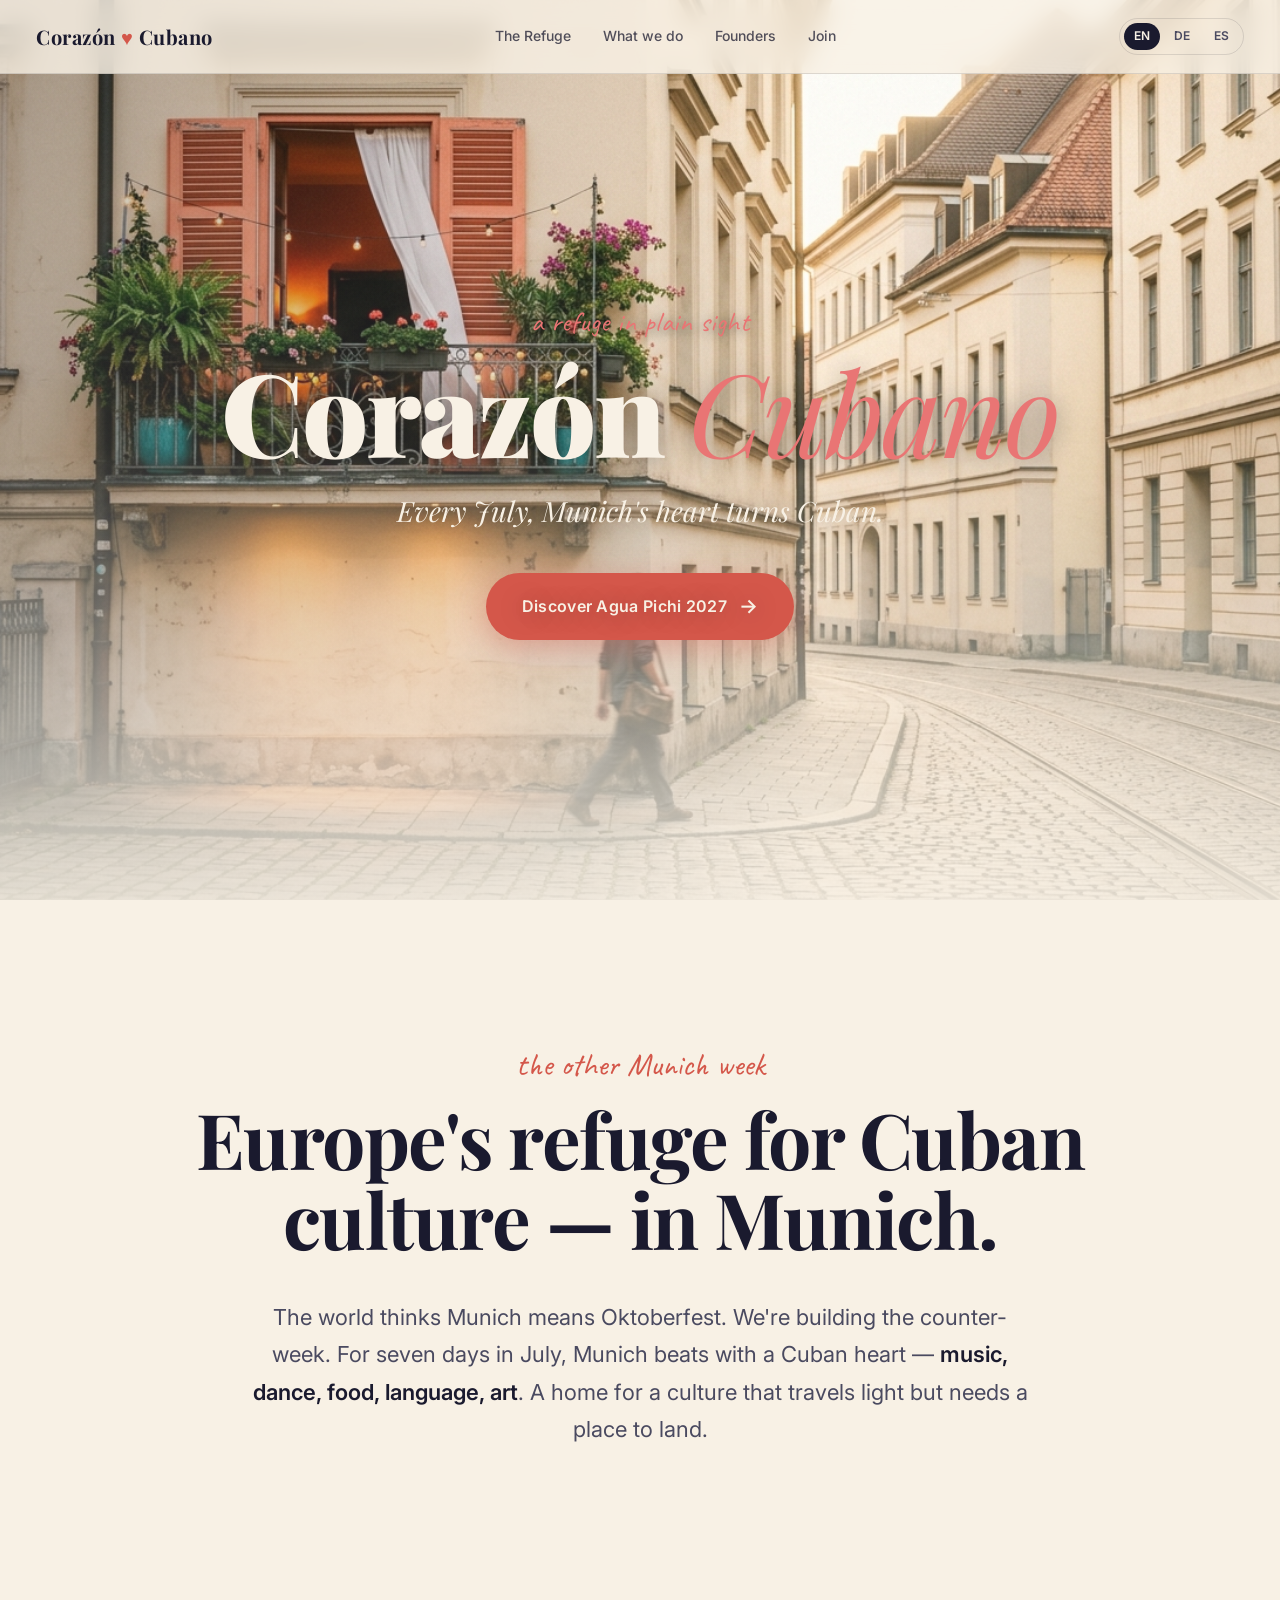
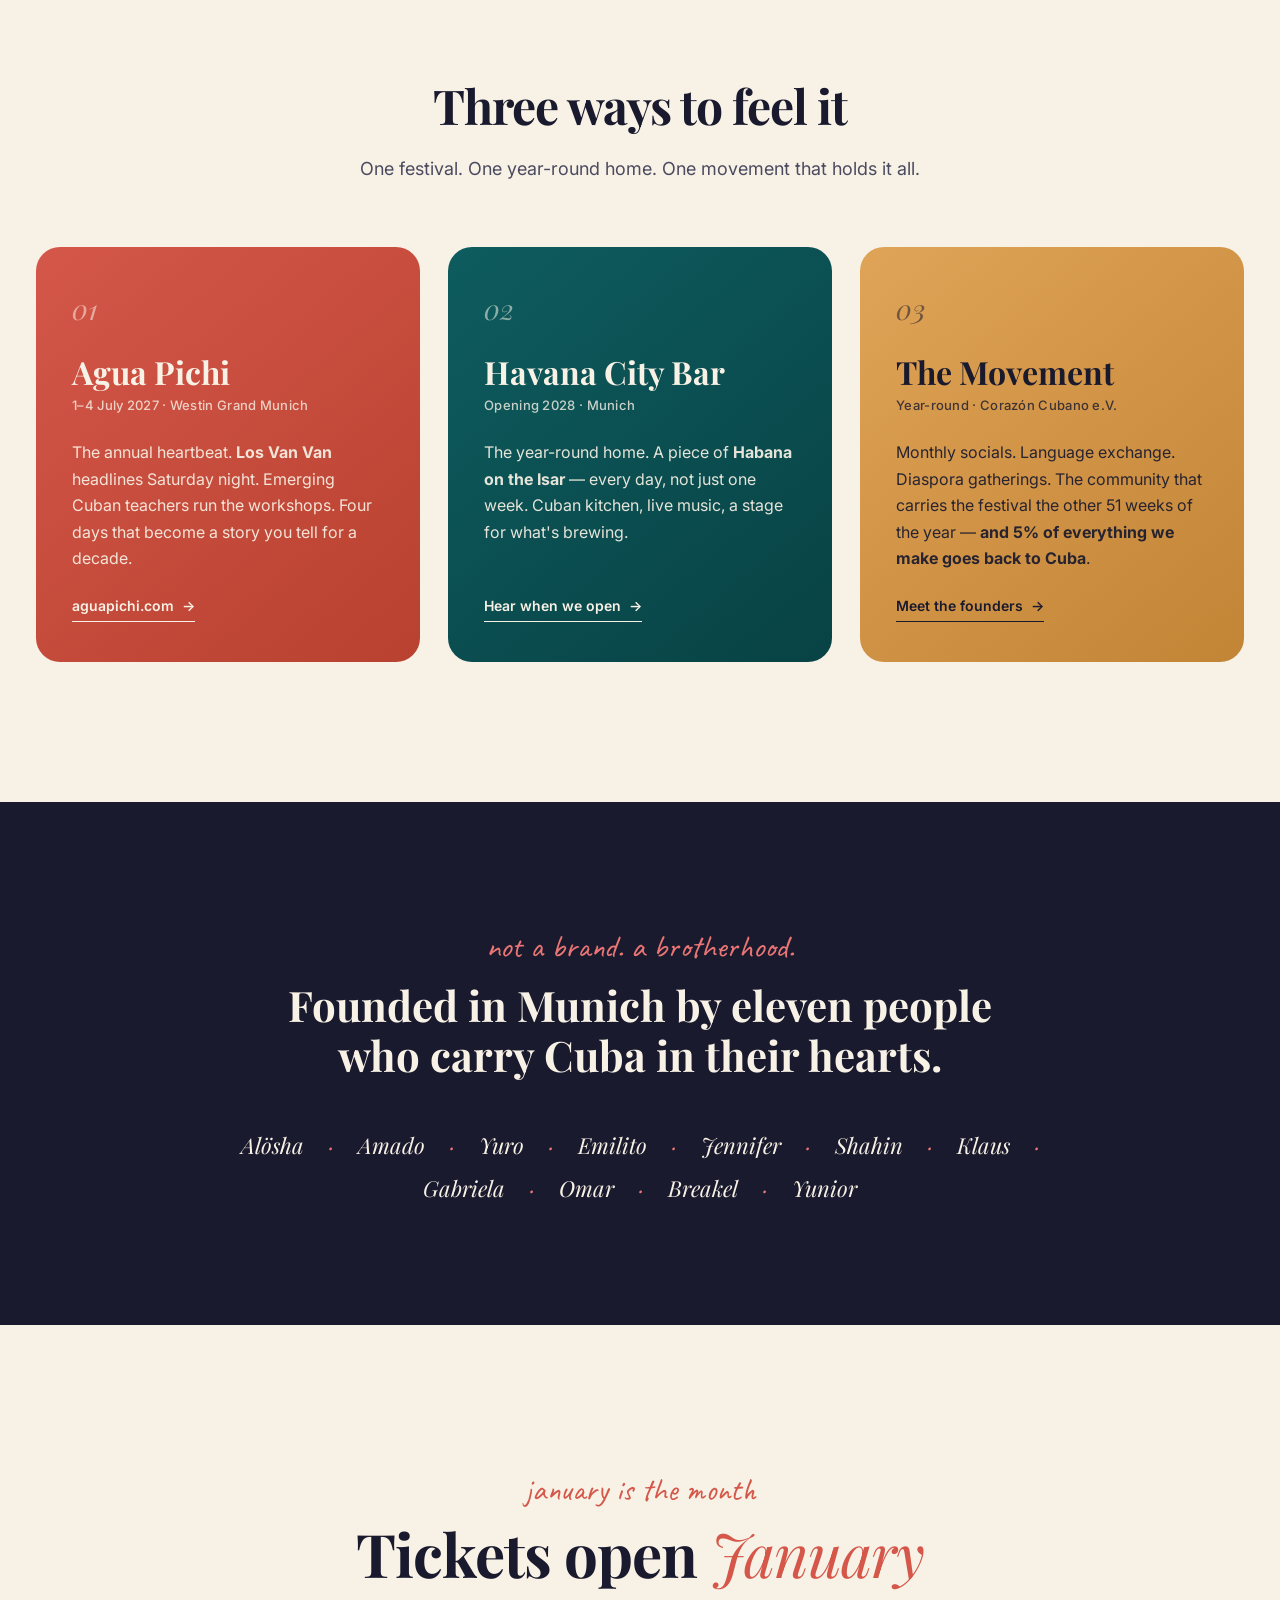
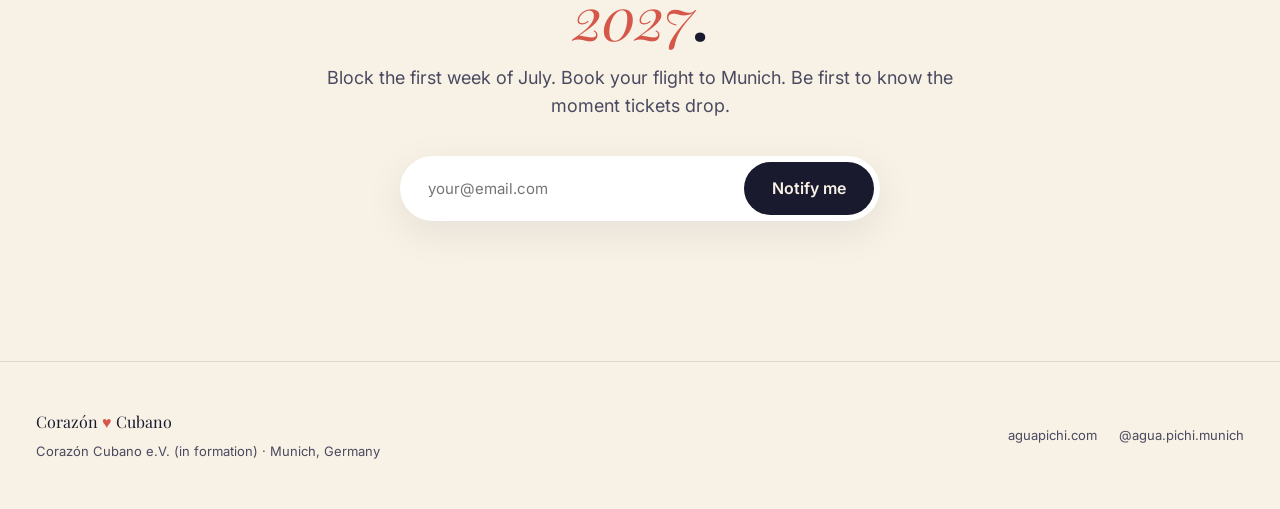
==== index.html @ dabb7870 "init: Corazón Cubano umbrella landing page mockup Single-page landing with EN/DE/ES toggle, Gemini-g" ====
<!DOCTYPE html>
<html lang="en">
<head>
  <meta charset="UTF-8" />
  <meta name="viewport" content="width=device-width,initial-scale=1" />
  <title>Corazón Cubano — Europe's refuge for Cuban culture in Munich</title>
  <link rel="preconnect" href="https://fonts.googleapis.com" />
  <link rel="preconnect" href="https://fonts.gstatic.com" crossorigin />
  <link href="https://fonts.googleapis.com/css2?family=Playfair+Display:ital,wght@0,400;0,700;0,900;1,400&family=Inter:wght@300;400;500;600;700&family=Caveat:wght@500;700&display=swap" rel="stylesheet" />
  <style>
    :root {
      --cream:      #F8F1E5;
      --cream-dark: #EFE3CC;
      --coral:      #D4574A;
      --coral-soft: #E97574;
      --gold:       #E0A458;
      --teal:       #0E5C5F;
      --ink:        #1A1A2E;
      --ink-soft:   #4A4A60;
      --line:       rgba(26,26,46,.12);
    }
    * { box-sizing: border-box; margin: 0; padding: 0; }
    html, body { background: var(--cream); color: var(--ink); font-family: 'Inter', sans-serif; line-height: 1.55; -webkit-font-smoothing: antialiased; }
    a { color: inherit; text-decoration: none; }
    img { display: block; max-width: 100%; }
    .serif { font-family: 'Playfair Display', serif; }
    .script { font-family: 'Caveat', cursive; }

    /* Header */
    header {
      position: fixed; top: 0; left: 0; right: 0; z-index: 50;
      display: flex; align-items: center; justify-content: space-between;
      padding: 18px 36px;
      background: rgba(248, 241, 229, 0.82);
      backdrop-filter: blur(12px);
      border-bottom: 1px solid var(--line);
    }
    .logo {
      font-family: 'Playfair Display', serif;
      font-weight: 700;
      font-size: 20px;
      letter-spacing: 0.5px;
    }
    .logo .heart { color: var(--coral); }
    nav.main { display: flex; gap: 32px; font-size: 14px; font-weight: 500; }
    nav.main a { opacity: .75; transition: opacity .2s; }
    nav.main a:hover { opacity: 1; color: var(--coral); }
    .lang {
      display: flex; gap: 4px; font-size: 12px; font-weight: 600; letter-spacing: 1px;
      border: 1px solid var(--line); border-radius: 99px; padding: 4px;
    }
    .lang button {
      background: none; border: none; cursor: pointer;
      padding: 4px 10px; border-radius: 99px;
      font: inherit; color: var(--ink-soft);
      transition: all .2s;
    }
    .lang button.active { background: var(--ink); color: var(--cream); }

    /* Hero */
    .hero {
      position: relative;
      min-height: 100vh;
      display: flex; align-items: center; justify-content: center;
      padding: 120px 36px 80px;
      overflow: hidden;
    }
    .hero-bg {
      position: absolute; inset: 0;
      background-image: url('./hero.png');
      background-size: cover;
      background-position: center;
      z-index: 0;
    }
    .hero-bg::after {
      content: ''; position: absolute; inset: 0;
      background:
        linear-gradient(to bottom, rgba(248,241,229,0.0) 0%, rgba(248,241,229,0.15) 50%, rgba(248,241,229,0.88) 100%),
        linear-gradient(to right, rgba(26,26,46,0.25) 0%, rgba(26,26,46,0.0) 60%);
    }
    .hero-content {
      position: relative; z-index: 1;
      max-width: 920px; text-align: center; color: var(--cream);
      text-shadow: 0 2px 24px rgba(0,0,0,0.35);
    }
    .hero-eyebrow {
      font-family: 'Caveat', cursive; font-size: 28px;
      color: var(--coral-soft); margin-bottom: 12px; letter-spacing: 0.5px;
      text-shadow: 0 2px 12px rgba(0,0,0,0.5);
    }
    .hero h1 {
      font-family: 'Playfair Display', serif;
      font-weight: 900;
      font-size: clamp(56px, 9vw, 132px);
      line-height: 0.95;
      letter-spacing: -2px;
      margin-bottom: 24px;
    }
    .hero h1 .accent { color: var(--coral-soft); font-style: italic; font-weight: 400; }
    .hero .tagline {
      font-family: 'Playfair Display', serif;
      font-style: italic; font-weight: 400;
      font-size: clamp(20px, 2.4vw, 28px);
      max-width: 640px; margin: 0 auto 40px;
      color: var(--cream);
    }
    .cta {
      display: inline-flex; align-items: center; gap: 12px;
      background: var(--coral); color: var(--cream);
      padding: 18px 36px; border-radius: 99px;
      font-weight: 600; font-size: 16px; letter-spacing: 0.3px;
      box-shadow: 0 8px 32px rgba(212, 87, 74, 0.4);
      transition: transform .2s, box-shadow .2s;
    }
    .cta:hover { transform: translateY(-2px); box-shadow: 0 12px 40px rgba(212, 87, 74, 0.55); }
    .cta .arrow { font-size: 20px; }

    /* Mission */
    .mission {
      padding: 140px 36px;
      max-width: 1100px; margin: 0 auto;
      text-align: center;
    }
    .section-eyebrow {
      font-family: 'Caveat', cursive;
      color: var(--coral); font-size: 32px;
      margin-bottom: 8px;
    }
    .mission h2 {
      font-family: 'Playfair Display', serif;
      font-weight: 700;
      font-size: clamp(40px, 6vw, 84px);
      line-height: 1.05; letter-spacing: -1.5px;
      margin-bottom: 40px;
    }
    .mission p {
      font-size: clamp(18px, 2vw, 22px);
      max-width: 780px; margin: 0 auto;
      color: var(--ink-soft);
      line-height: 1.7;
    }
    .mission p strong { color: var(--ink); font-weight: 600; }

    /* Pillars */
    .pillars {
      padding: 80px 36px 140px;
      max-width: 1300px; margin: 0 auto;
      text-align: center;
    }
    .pillars h3 {
      font-family: 'Playfair Display', serif;
      font-size: clamp(32px, 4vw, 48px);
      font-weight: 700; margin-bottom: 12px; letter-spacing: -1px;
    }
    .pillars-sub {
      color: var(--ink-soft); margin-bottom: 64px;
      font-size: 18px;
    }
    .pillar-grid {
      display: grid; grid-template-columns: repeat(3, 1fr);
      gap: 28px; text-align: left;
    }
    @media (max-width: 880px) { .pillar-grid { grid-template-columns: 1fr; } }
    .pillar {
      background: var(--cream-dark);
      border-radius: 24px; padding: 40px 36px;
      display: flex; flex-direction: column;
      position: relative; overflow: hidden;
      transition: transform .25s;
    }
    .pillar:hover { transform: translateY(-4px); }
    .pillar:nth-child(1) { background: linear-gradient(140deg, #D4574A 0%, #B8412F 100%); color: var(--cream); }
    .pillar:nth-child(2) { background: linear-gradient(140deg, #0E5C5F 0%, #084244 100%); color: var(--cream); }
    .pillar:nth-child(3) { background: linear-gradient(140deg, #E0A458 0%, #C28435 100%); color: var(--ink); }
    .pillar-num {
      font-family: 'Playfair Display', serif;
      font-style: italic; font-weight: 400;
      font-size: 28px; opacity: 0.55;
      margin-bottom: 24px;
    }
    .pillar h4 {
      font-family: 'Playfair Display', serif;
      font-size: 32px; font-weight: 700;
      margin-bottom: 6px; line-height: 1.1;
    }
    .pillar .when {
      font-size: 13px; font-weight: 500;
      opacity: 0.8; margin-bottom: 24px;
      letter-spacing: 0.3px;
    }
    .pillar p {
      flex-grow: 1; font-size: 16px;
      line-height: 1.65; margin-bottom: 24px;
      opacity: 0.92;
    }
    .pillar-cta {
      display: inline-flex; align-items: center; gap: 8px;
      font-size: 14px; font-weight: 600;
      padding-bottom: 4px;
      border-bottom: 1px solid currentColor;
      align-self: flex-start;
      transition: gap .2s;
    }
    .pillar-cta:hover { gap: 14px; }

    /* Founders */
    .founders {
      background: var(--ink); color: var(--cream);
      padding: 120px 36px;
      text-align: center;
    }
    .founders .eyebrow {
      font-family: 'Caveat', cursive;
      font-size: 32px; color: var(--coral-soft);
      margin-bottom: 8px;
    }
    .founders h3 {
      font-family: 'Playfair Display', serif;
      font-size: clamp(28px, 3.5vw, 42px);
      font-weight: 700; max-width: 720px; margin: 0 auto 48px;
      line-height: 1.2;
    }
    .founder-names {
      display: flex; flex-wrap: wrap; justify-content: center;
      gap: 8px 24px; max-width: 900px; margin: 0 auto;
      font-family: 'Playfair Display', serif;
      font-size: 22px; font-style: italic;
    }
    .founder-names span { color: var(--cream); }
    .founder-names span:not(:last-child)::after {
      content: '·'; margin-left: 24px; color: var(--coral-soft);
    }

    /* Email capture */
    .capture {
      padding: 140px 36px;
      max-width: 760px; margin: 0 auto;
      text-align: center;
    }
    .capture h3 {
      font-family: 'Playfair Display', serif;
      font-size: clamp(36px, 5vw, 60px);
      font-weight: 700; line-height: 1.05; letter-spacing: -1px;
      margin-bottom: 16px;
    }
    .capture h3 .accent { color: var(--coral); font-style: italic; font-weight: 400; }
    .capture p {
      font-size: 18px; color: var(--ink-soft);
      margin-bottom: 36px;
    }
    .email-form {
      display: flex; gap: 8px; max-width: 480px; margin: 0 auto;
      background: white; border-radius: 99px;
      padding: 6px; box-shadow: 0 12px 40px rgba(26,26,46,0.08);
    }
    .email-form input {
      flex-grow: 1; border: none; outline: none;
      padding: 14px 22px; font: inherit; font-size: 15px;
      background: transparent; color: var(--ink);
    }
    .email-form button {
      background: var(--ink); color: var(--cream);
      border: none; padding: 14px 28px;
      border-radius: 99px; font: inherit; font-weight: 600;
      cursor: pointer; transition: background .2s;
    }
    .email-form button:hover { background: var(--coral); }

    /* Footer */
    footer {
      border-top: 1px solid var(--line);
      padding: 48px 36px;
      display: flex; justify-content: space-between; align-items: center;
      max-width: 1300px; margin: 0 auto;
      font-size: 13px; color: var(--ink-soft);
      flex-wrap: wrap; gap: 16px;
    }
    footer .brand { font-family: 'Playfair Display', serif; font-size: 16px; color: var(--ink); }

    /* Mobile */
    @media (max-width: 720px) {
      header { padding: 14px 20px; }
      nav.main { display: none; }
      .hero, .mission, .pillars, .capture, .founders { padding-left: 20px; padding-right: 20px; }
      .pillar { padding: 32px 24px; }
    }
  </style>
</head>
<body>

  <header>
    <div class="logo">Corazón <span class="heart">♥</span> Cubano</div>
    <nav class="main">
      <a href="#mission" data-en="The Refuge" data-de="Der Zufluchtsort" data-es="El Refugio">The Refuge</a>
      <a href="#pillars" data-en="What we do" data-de="Was wir tun" data-es="Lo que hacemos">What we do</a>
      <a href="#founders" data-en="Founders" data-de="Gründer" data-es="Fundadores">Founders</a>
      <a href="#capture" data-en="Join" data-de="Mitmachen" data-es="Únete">Join</a>
    </nav>
    <div class="lang" role="tablist">
      <button data-lang="en" class="active">EN</button>
      <button data-lang="de">DE</button>
      <button data-lang="es">ES</button>
    </div>
  </header>

  <!-- HERO -->
  <section class="hero">
    <div class="hero-bg" aria-hidden="true"></div>
    <div class="hero-content">
      <div class="hero-eyebrow"
           data-en="a refuge in plain sight"
           data-de="ein Zufluchtsort, mitten unter uns"
           data-es="un refugio a la vista de todos">a refuge in plain sight</div>
      <h1>
        Corazón <span class="accent">Cubano</span>
      </h1>
      <p class="tagline"
         data-en="Every July, Munich's heart turns Cuban."
         data-de="Jeden Juli schlägt Münchens Herz kubanisch."
         data-es="Cada julio, Múnich late con corazón cubano.">
        Every July, Munich's heart turns Cuban.
      </p>
      <a href="#pillars" class="cta">
        <span data-en="Discover Agua Pichi 2027" data-de="Entdecke Agua Pichi 2027" data-es="Descubre Agua Pichi 2027">Discover Agua Pichi 2027</span>
        <span class="arrow">→</span>
      </a>
    </div>
  </section>

  <!-- MISSION -->
  <section class="mission" id="mission">
    <div class="section-eyebrow"
         data-en="the other Munich week"
         data-de="die andere Münchner Woche"
         data-es="la otra semana de Múnich">the other Munich week</div>
    <h2 data-en="Europe's refuge for Cuban culture &mdash; in Munich."
        data-de="Europas Zufluchtsort für kubanische Kultur &mdash; in München."
        data-es="El refugio europeo de la cultura cubana &mdash; en Múnich.">
      Europe's refuge for Cuban culture &mdash; in Munich.
    </h2>
    <p data-en="The world thinks Munich means Oktoberfest. We&apos;re building the counter-week. For seven days in July, Munich beats with a Cuban heart &mdash; <strong>music, dance, food, language, art</strong>. A home for a culture that travels light but needs a place to land."
       data-de="Die Welt denkt bei München an Oktoberfest. Wir bauen die Gegenwoche. Sieben Tage im Juli schlägt München mit einem kubanischen Herzen &mdash; <strong>Musik, Tanz, Essen, Sprache, Kunst</strong>. Ein Zuhause für eine Kultur, die leicht reist, aber einen Landeplatz braucht."
       data-es="El mundo cree que Múnich es Oktoberfest. Nosotros construimos la contra-semana. Durante siete días en julio, Múnich late con un corazón cubano &mdash; <strong>música, baile, comida, idioma, arte</strong>. Un hogar para una cultura que viaja ligera pero necesita un lugar donde aterrizar.">
      The world thinks Munich means Oktoberfest. We're building the counter-week. For seven days in July, Munich beats with a Cuban heart &mdash; <strong>music, dance, food, language, art</strong>. A home for a culture that travels light but needs a place to land.
    </p>
  </section>

  <!-- PILLARS -->
  <section class="pillars" id="pillars">
    <h3 data-en="Three ways to feel it" data-de="Drei Wege, es zu spüren" data-es="Tres formas de sentirlo">Three ways to feel it</h3>
    <p class="pillars-sub"
       data-en="One festival. One year-round home. One movement that holds it all."
       data-de="Ein Festival. Ein ganzjähriges Zuhause. Eine Bewegung, die alles trägt."
       data-es="Un festival. Un hogar todo el año. Un movimiento que lo sostiene todo.">
      One festival. One year-round home. One movement that holds it all.
    </p>

    <div class="pillar-grid">
      <article class="pillar">
        <div class="pillar-num">01</div>
        <h4>Agua Pichi</h4>
        <div class="when"
             data-en="1–4 July 2027 · Westin Grand Munich"
             data-de="1.–4. Juli 2027 · Westin Grand München"
             data-es="1–4 julio 2027 · Westin Grand Múnich">1–4 July 2027 · Westin Grand Munich</div>
        <p data-en="The annual heartbeat. <strong>Los Van Van</strong> headlines Saturday night. Emerging Cuban teachers run the workshops. Four days that become a story you tell for a decade."
           data-de="Der jährliche Herzschlag. <strong>Los Van Van</strong> am Samstagabend. Aufstrebende kubanische Lehrer leiten die Workshops. Vier Tage, die zu einer Geschichte werden, die du ein Jahrzehnt lang erzählst."
           data-es="El latido anual. <strong>Los Van Van</strong> el sábado por la noche. Maestros cubanos emergentes dirigen los talleres. Cuatro días que se convierten en una historia que cuentas durante una década.">
          The annual heartbeat. <strong>Los Van Van</strong> headlines Saturday night. Emerging Cuban teachers run the workshops. Four days that become a story you tell for a decade.
        </p>
        <a href="https://aguapichi.com" class="pillar-cta">
          <span data-en="aguapichi.com" data-de="aguapichi.com" data-es="aguapichi.com">aguapichi.com</span>
          <span>→</span>
        </a>
      </article>

      <article class="pillar">
        <div class="pillar-num">02</div>
        <h4 data-en="Havana City Bar" data-de="Havana City Bar" data-es="Havana City Bar">Havana City Bar</h4>
        <div class="when"
             data-en="Opening 2028 · Munich"
             data-de="Eröffnung 2028 · München"
             data-es="Apertura 2028 · Múnich">Opening 2028 · Munich</div>
        <p data-en="The year-round home. A piece of <strong>Habana on the Isar</strong> — every day, not just one week. Cuban kitchen, live music, a stage for what's brewing."
           data-de="Das ganzjährige Zuhause. Ein Stück <strong>Habana an der Isar</strong> — jeden Tag, nicht nur eine Woche. Kubanische Küche, Live-Musik, eine Bühne für das, was entsteht."
           data-es="El hogar todo el año. Un pedazo de <strong>La Habana en el Isar</strong> — todos los días, no solo una semana. Cocina cubana, música en vivo, un escenario para lo que está naciendo.">
          The year-round home. A piece of <strong>Habana on the Isar</strong> — every day, not just one week. Cuban kitchen, live music, a stage for what's brewing.
        </p>
        <a href="#capture" class="pillar-cta">
          <span data-en="Hear when we open" data-de="Erfahre, wann wir öffnen" data-es="Entérate cuando abramos">Hear when we open</span>
          <span>→</span>
        </a>
      </article>

      <article class="pillar">
        <div class="pillar-num">03</div>
        <h4 data-en="The Movement" data-de="Die Bewegung" data-es="El Movimiento">The Movement</h4>
        <div class="when"
             data-en="Year-round · Corazón Cubano e.V."
             data-de="Ganzjährig · Corazón Cubano e.V."
             data-es="Todo el año · Corazón Cubano e.V.">Year-round · Corazón Cubano e.V.</div>
        <p data-en="Monthly socials. Language exchange. Diaspora gatherings. The community that carries the festival the other 51 weeks of the year — <strong>and 5% of everything we make goes back to Cuba</strong>."
           data-de="Monatliche Treffen. Sprachaustausch. Diaspora-Begegnungen. Die Gemeinschaft, die das Festival die anderen 51 Wochen des Jahres trägt — <strong>und 5% von allem, was wir verdienen, gehen zurück nach Kuba</strong>."
           data-es="Encuentros mensuales. Intercambio de idiomas. Reuniones de la diáspora. La comunidad que sostiene el festival las otras 51 semanas del año — <strong>y el 5% de todo lo que generamos vuelve a Cuba</strong>.">
          Monthly socials. Language exchange. Diaspora gatherings. The community that carries the festival the other 51 weeks of the year — <strong>and 5% of everything we make goes back to Cuba</strong>.
        </p>
        <a href="#founders" class="pillar-cta">
          <span data-en="Meet the founders" data-de="Lerne die Gründer kennen" data-es="Conoce a los fundadores">Meet the founders</span>
          <span>→</span>
        </a>
      </article>
    </div>
  </section>

  <!-- FOUNDERS -->
  <section class="founders" id="founders">
    <div class="eyebrow"
         data-en="not a brand. a brotherhood."
         data-de="keine Marke. eine Bruderschaft."
         data-es="no una marca. una hermandad.">not a brand. a brotherhood.</div>
    <h3 data-en="Founded in Munich by eleven people who carry Cuba in their hearts."
        data-de="Gegründet in München von elf Menschen, die Kuba im Herzen tragen."
        data-es="Fundado en Múnich por once personas que llevan Cuba en el corazón.">
      Founded in Munich by eleven people who carry Cuba in their hearts.
    </h3>
    <div class="founder-names">
      <span>Alösha</span>
      <span>Amado</span>
      <span>Yuro</span>
      <span>Emilito</span>
      <span>Jennifer</span>
      <span>Shahin</span>
      <span>Klaus</span>
      <span>Gabriela</span>
      <span>Omar</span>
      <span>Breakel</span>
      <span>Yunior</span>
    </div>
  </section>

  <!-- EMAIL CAPTURE -->
  <section class="capture" id="capture">
    <div class="section-eyebrow"
         data-en="january is the month"
         data-de="der Januar ist der Monat"
         data-es="enero es el mes">january is the month</div>
    <h3 data-en="Tickets open <span class='accent'>January 2027</span>."
        data-de="Tickets ab <span class='accent'>Januar 2027</span>."
        data-es="Las entradas se abren en <span class='accent'>enero 2027</span>.">
      Tickets open <span class="accent">January 2027</span>.
    </h3>
    <p data-en="Block the first week of July. Book your flight to Munich. Be first to know the moment tickets drop."
       data-de="Blockiere die erste Juliwoche. Buche deinen Flug nach München. Sei der/die Erste, der/die erfährt, wann die Tickets erscheinen."
       data-es="Reserva la primera semana de julio. Compra tu vuelo a Múnich. Sé de los primeros en saber cuándo salen las entradas.">
      Block the first week of July. Book your flight to Munich. Be first to know the moment tickets drop.
    </p>
    <form class="email-form" onsubmit="event.preventDefault(); alert('Mockup only — connect to Netlify Forms when live.');">
      <input type="email"
             placeholder="your@email.com"
             data-en-placeholder="your@email.com"
             data-de-placeholder="deine@email.de"
             data-es-placeholder="tu@email.com" />
      <button type="submit"
              data-en="Notify me"
              data-de="Benachrichtige mich"
              data-es="Avísame">Notify me</button>
    </form>
  </section>

  <footer>
    <div>
      <div class="brand">Corazón <span style="color:var(--coral)">♥</span> Cubano</div>
      <div style="margin-top:6px"
           data-en="Corazón Cubano e.V. (in formation) · Munich, Germany"
           data-de="Corazón Cubano e.V. (in Gründung) · München, Deutschland"
           data-es="Corazón Cubano e.V. (en formación) · Múnich, Alemania">
        Corazón Cubano e.V. (in formation) · Munich, Germany
      </div>
    </div>
    <div>
      <a href="https://aguapichi.com" style="margin-right:18px">aguapichi.com</a>
      <a href="https://instagram.com/agua.pichi.munich">@agua.pichi.munich</a>
    </div>
  </footer>

  <script>
    // Language switcher — swaps innerHTML based on data-{lang} attributes
    const langButtons = document.querySelectorAll('.lang button');
    const translatable = document.querySelectorAll('[data-en], [data-de], [data-es]');
    const placeholders = document.querySelectorAll('[data-en-placeholder]');

    function setLang(lang) {
      document.documentElement.lang = lang;
      translatable.forEach(el => {
        const t = el.getAttribute(`data-${lang}`);
        if (t) el.innerHTML = t;
      });
      placeholders.forEach(el => {
        const p = el.getAttribute(`data-${lang}-placeholder`);
        if (p) el.placeholder = p;
      });
      langButtons.forEach(btn => btn.classList.toggle('active', btn.dataset.lang === lang));
      try { localStorage.setItem('cc-lang', lang); } catch (e) {}
    }

    langButtons.forEach(btn => btn.addEventListener('click', () => setLang(btn.dataset.lang)));

    // Restore preference
    const saved = (() => { try { return localStorage.getItem('cc-lang'); } catch (e) { return null; }})();
    if (saved && ['en','de','es'].includes(saved)) setLang(saved);
  </script>
</body>
</html>
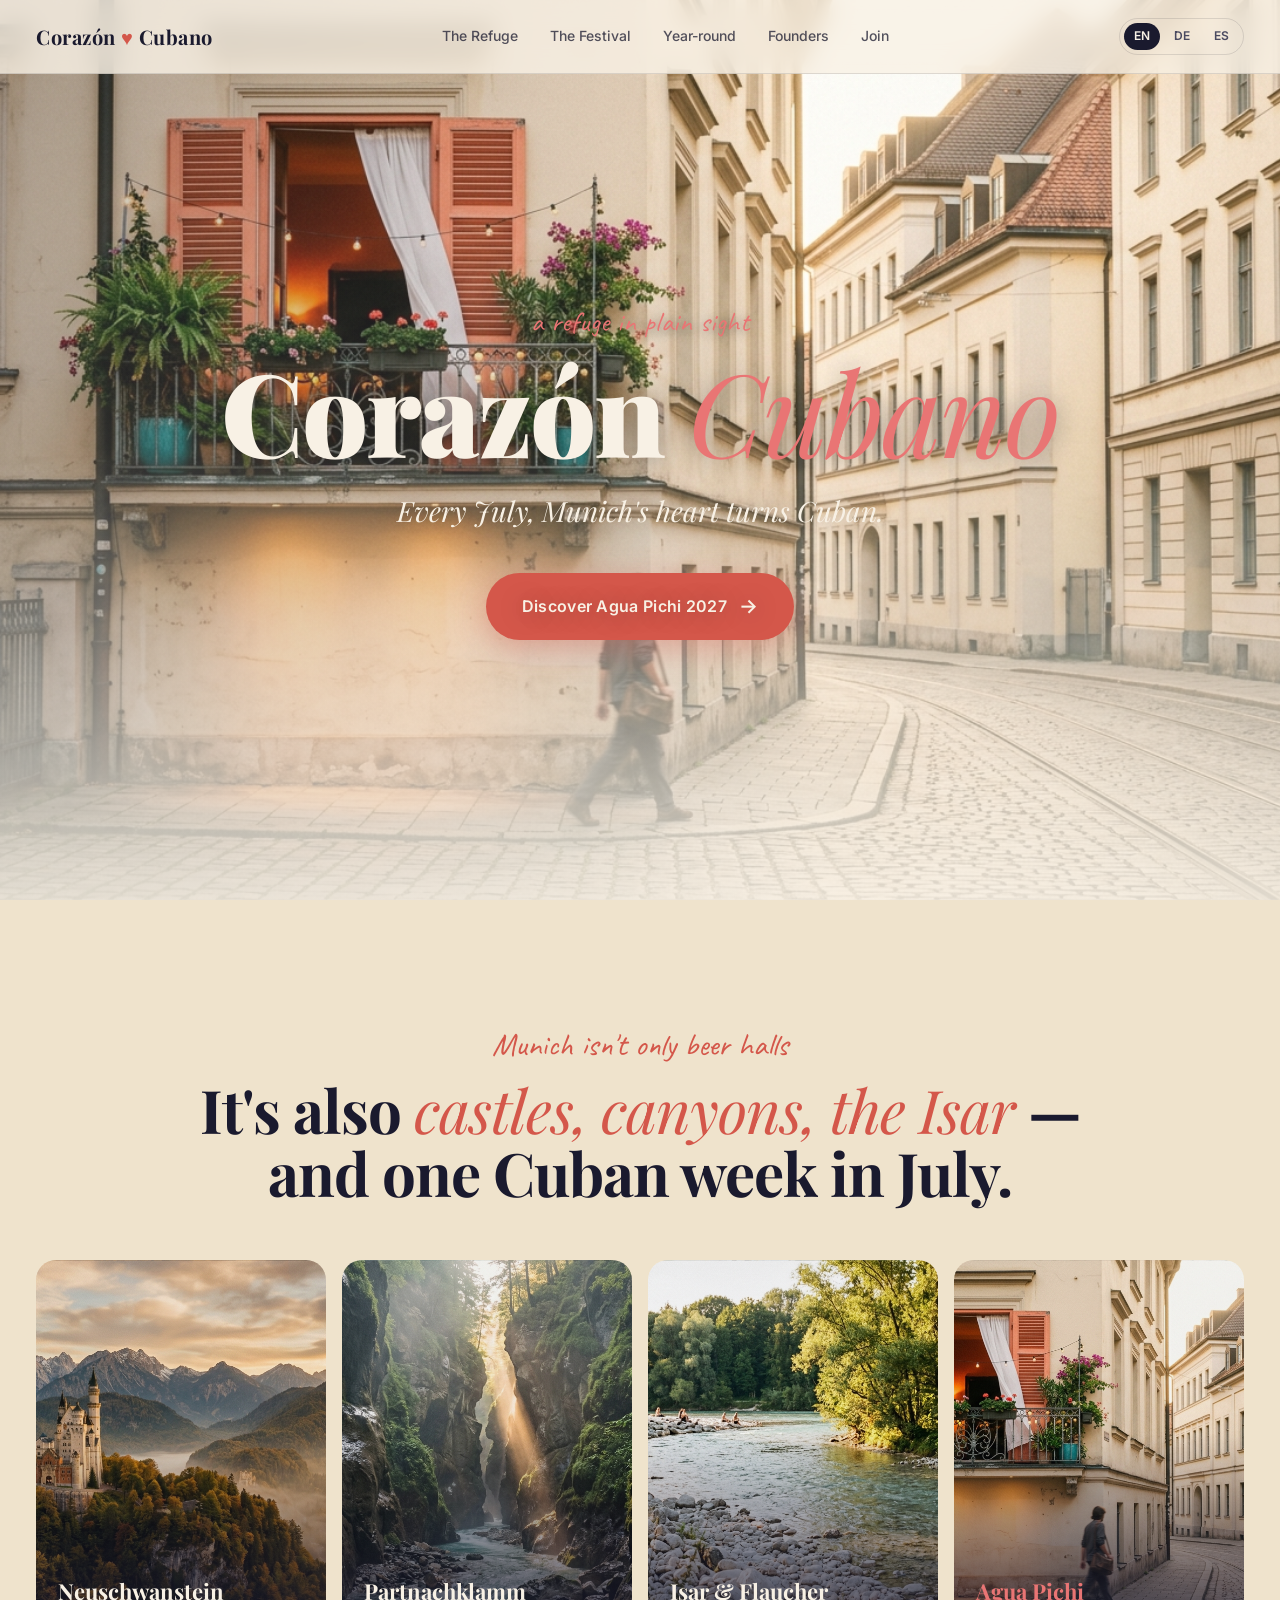
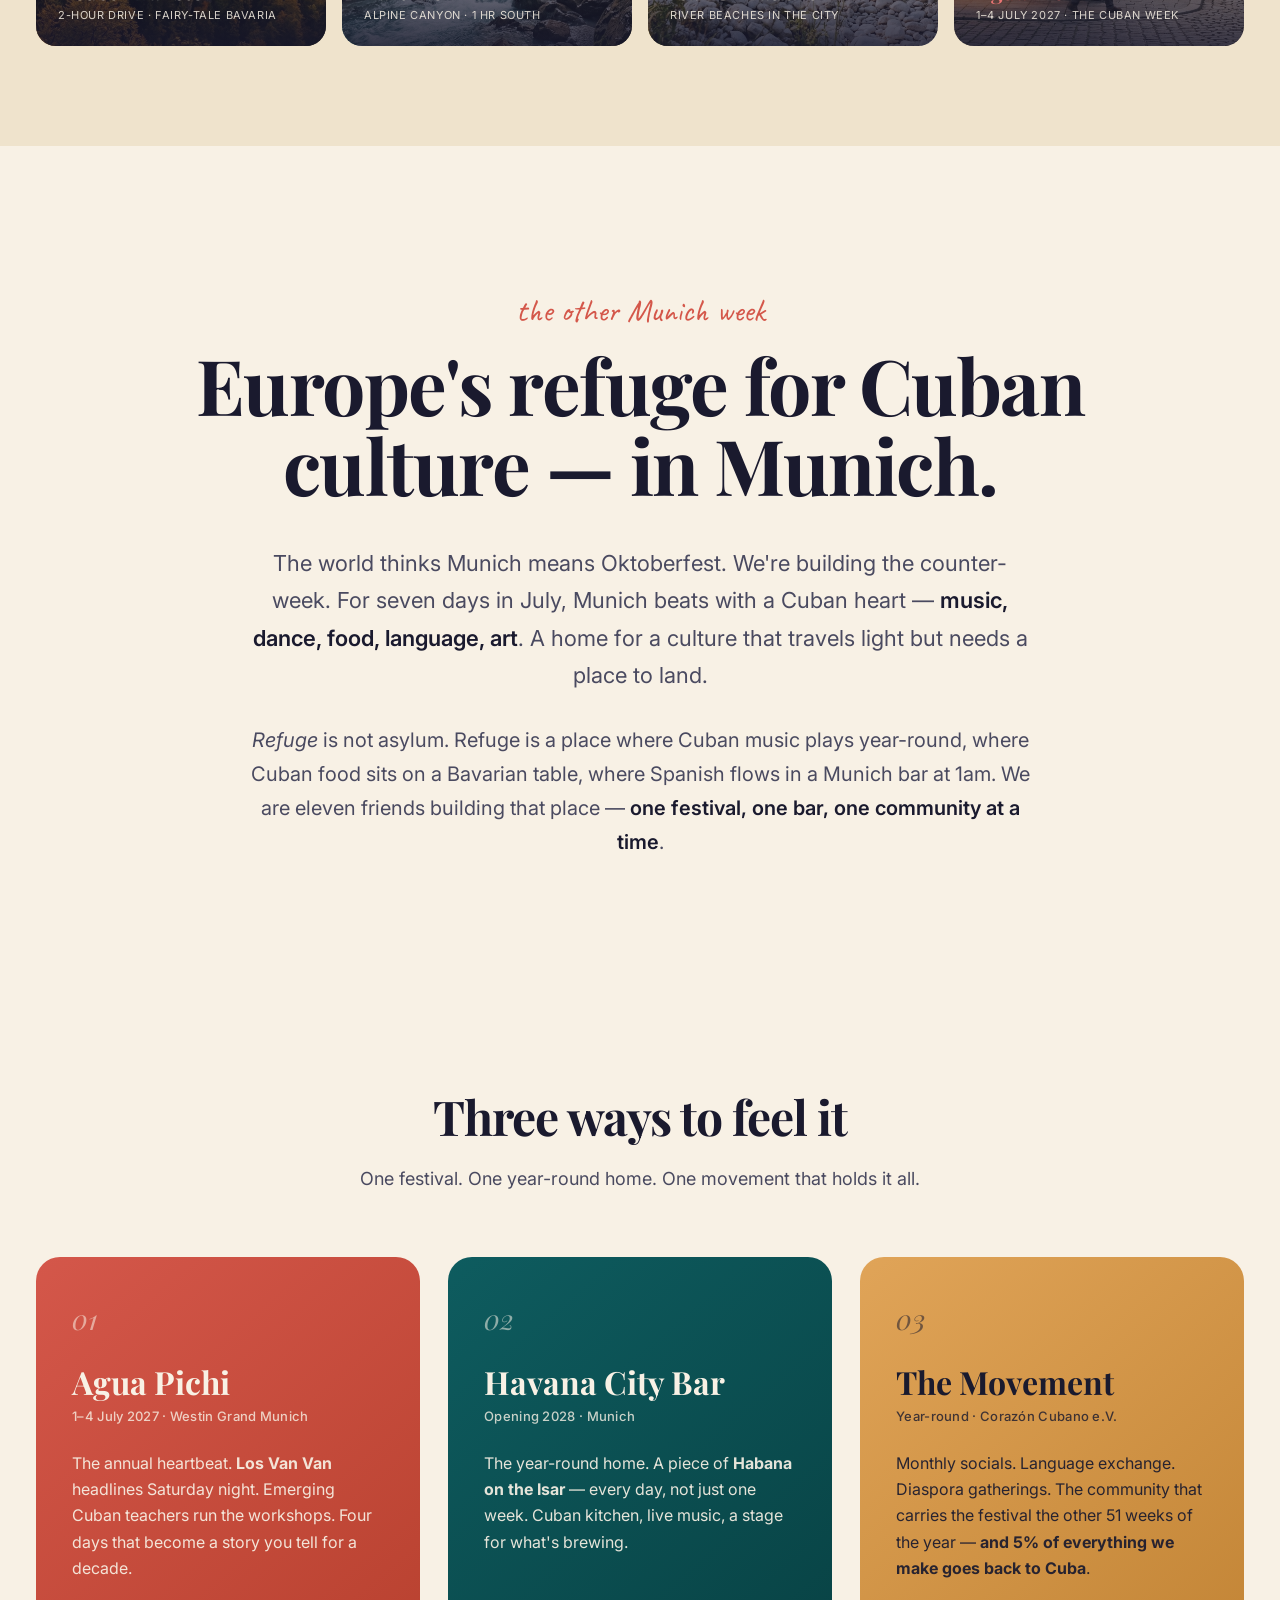
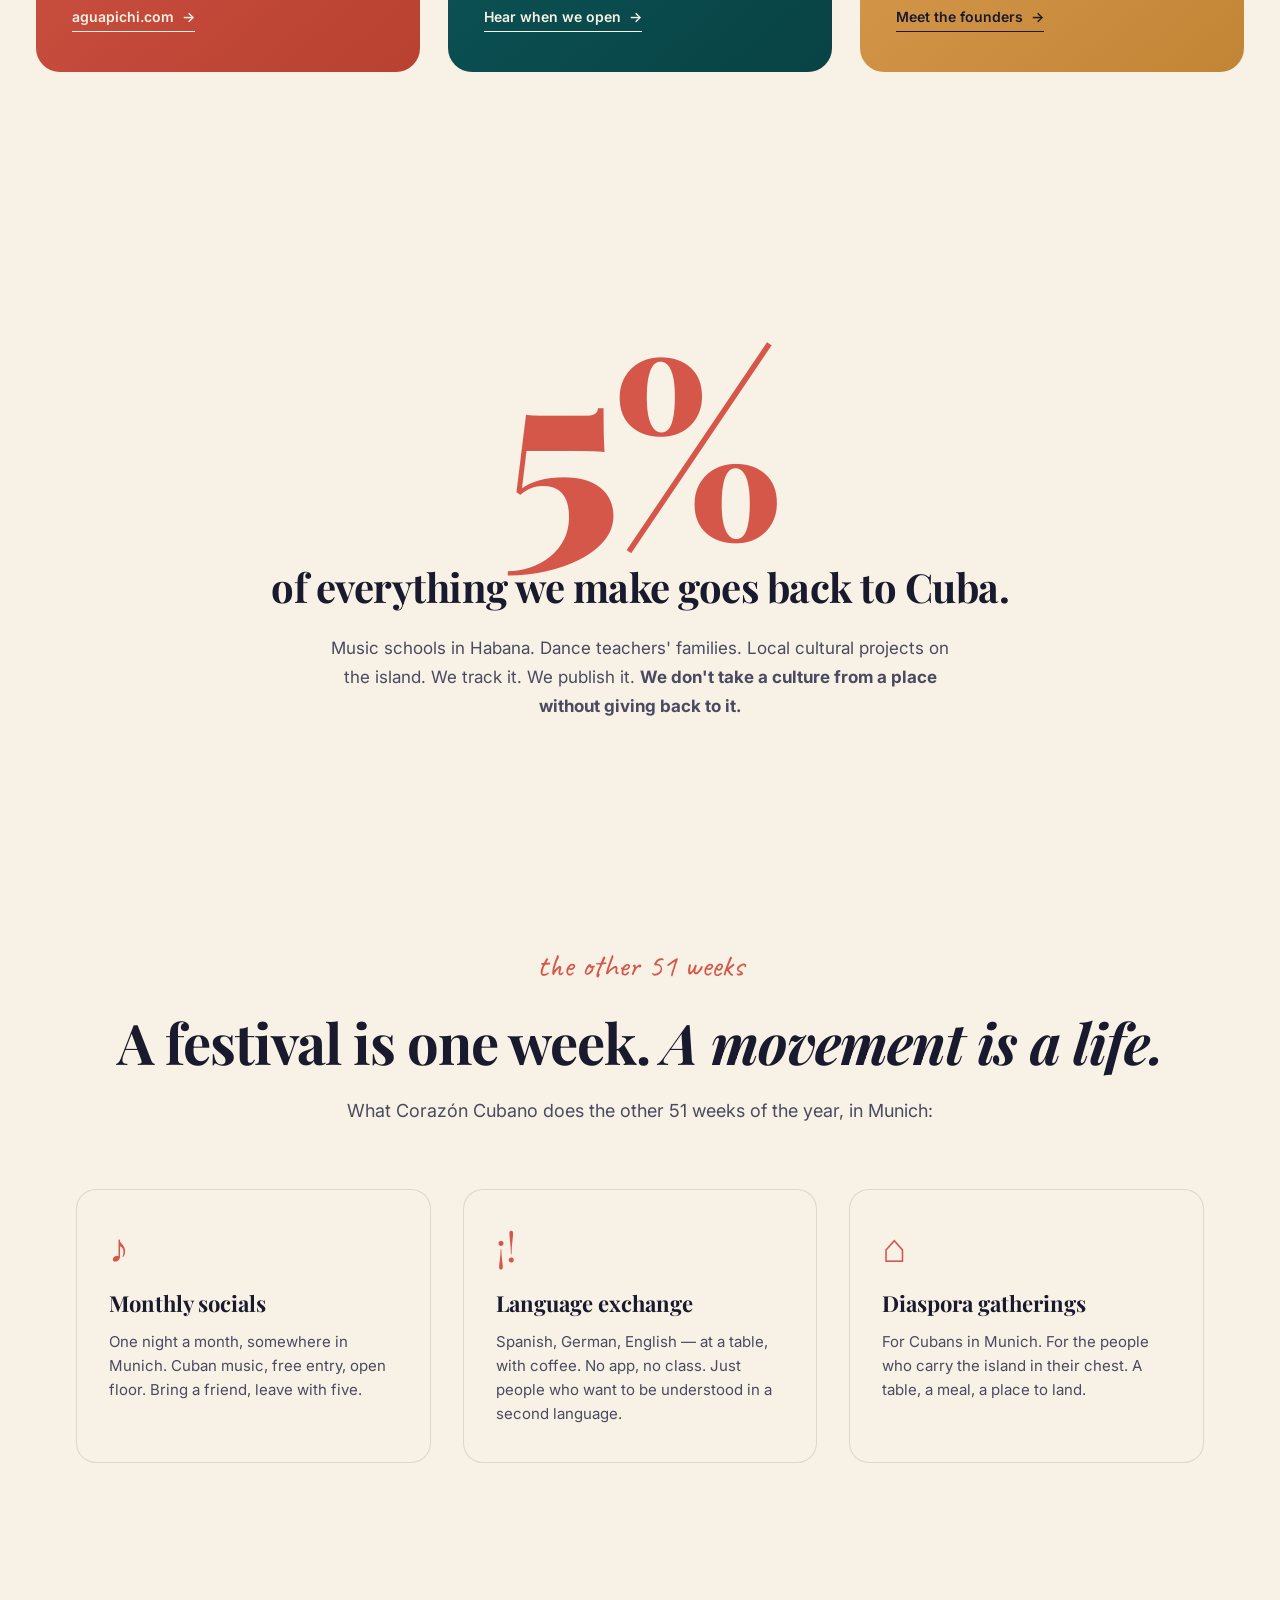
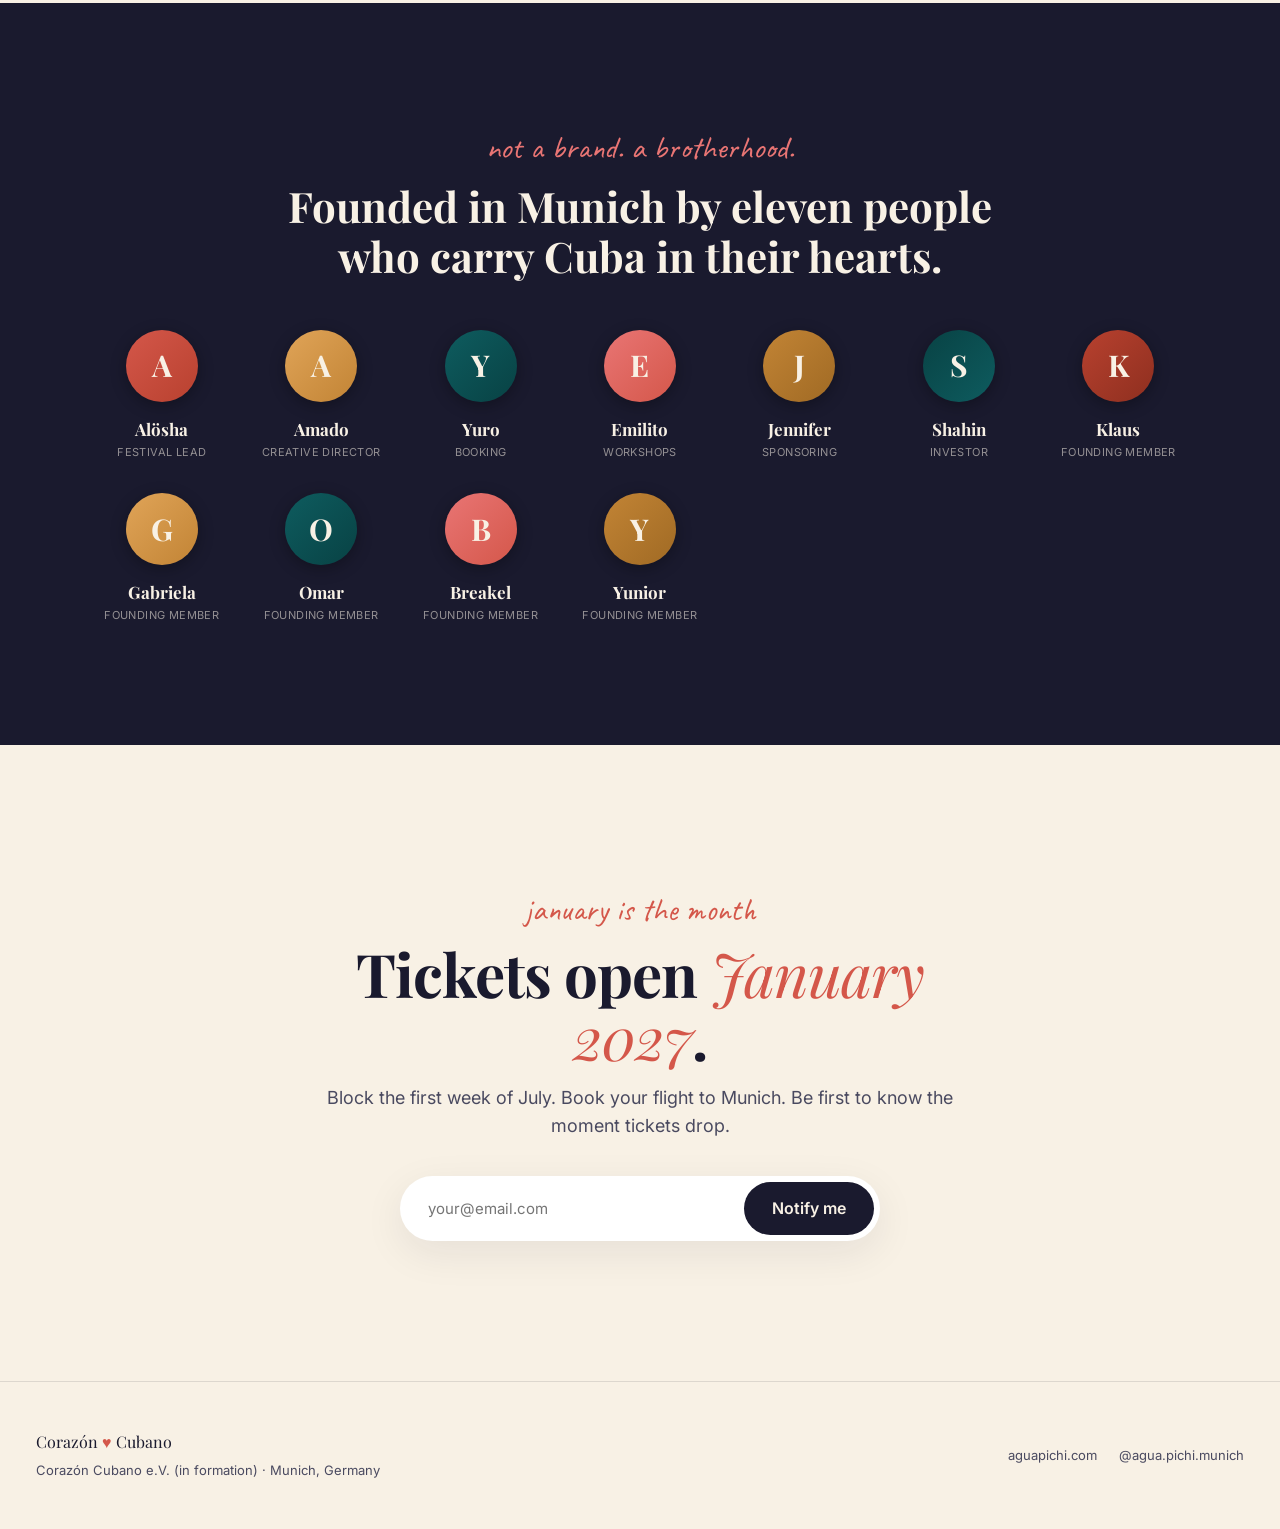
==== commit f444ae30: "feat: deepen umbrella site — destinations, give-back, movement, founder avatars Added five substanti" ====
--- a/index.html
+++ b/index.html
@@ -277,11 +277,159 @@
     }
     footer .brand { font-family: 'Playfair Display', serif; font-size: 16px; color: var(--ink); }
 
+    /* Other Munich */
+    .other-munich {
+      padding: 120px 36px 100px;
+      background: var(--cream-dark);
+      text-align: center;
+    }
+    .other-munich h2 {
+      font-family: 'Playfair Display', serif;
+      font-size: clamp(34px, 5vw, 60px);
+      font-weight: 700;
+      line-height: 1.05;
+      letter-spacing: -1px;
+      margin-bottom: 56px;
+      max-width: 920px;
+      margin-left: auto;
+      margin-right: auto;
+    }
+    .other-munich h2 .accent { color: var(--coral); font-style: italic; font-weight: 400; }
+    .munich-grid {
+      display: grid; grid-template-columns: repeat(4, 1fr);
+      gap: 16px; max-width: 1300px; margin: 0 auto;
+    }
+    @media (max-width: 880px) { .munich-grid { grid-template-columns: repeat(2, 1fr); } }
+    .munich-card {
+      position: relative; aspect-ratio: 3/4;
+      border-radius: 20px; overflow: hidden;
+      background-size: cover; background-position: center;
+      transition: transform .3s;
+    }
+    .munich-card:hover { transform: translateY(-4px) scale(1.01); }
+    .munich-card::after {
+      content: ''; position: absolute; inset: 0;
+      background: linear-gradient(to top, rgba(26,26,46,0.85) 0%, rgba(26,26,46,0.05) 55%);
+    }
+    .munich-card .label {
+      position: absolute; bottom: 22px; left: 22px; right: 22px;
+      color: var(--cream); z-index: 1; text-align: left;
+    }
+    .munich-card .label .name {
+      font-family: 'Playfair Display', serif;
+      font-size: 22px; font-weight: 700;
+      line-height: 1.1; margin-bottom: 4px;
+    }
+    .munich-card .label .tag {
+      font-size: 11px; opacity: 0.85;
+      letter-spacing: 0.6px; text-transform: uppercase;
+    }
+    .munich-card.cuban .label .name { color: var(--coral-soft); }
+
+    /* Give-back */
+    .give-back {
+      padding: 120px 36px;
+      max-width: 820px; margin: 0 auto;
+      text-align: center;
+    }
+    .give-back-num {
+      font-family: 'Playfair Display', serif;
+      font-size: clamp(120px, 22vw, 240px);
+      font-weight: 900; line-height: 0.9;
+      color: var(--coral); letter-spacing: -8px;
+      margin-bottom: 16px;
+    }
+    .give-back h3 {
+      font-family: 'Playfair Display', serif;
+      font-size: clamp(28px, 3.6vw, 40px);
+      font-weight: 700; line-height: 1.15;
+      margin-bottom: 24px; letter-spacing: -0.5px;
+    }
+    .give-back p {
+      font-size: 17px; line-height: 1.7;
+      color: var(--ink-soft); max-width: 640px; margin: 0 auto;
+    }
+
+    /* Movement deep */
+    .movement-deep {
+      padding: 100px 36px 140px;
+      max-width: 1200px; margin: 0 auto;
+      text-align: center;
+    }
+    .movement-deep h3 {
+      font-family: 'Playfair Display', serif;
+      font-size: clamp(32px, 4.5vw, 56px);
+      font-weight: 700; letter-spacing: -1px;
+      margin-bottom: 12px;
+    }
+    .movement-deep .sub {
+      color: var(--ink-soft); font-size: 18px;
+      margin-bottom: 64px;
+    }
+    .movement-grid {
+      display: grid; grid-template-columns: repeat(3, 1fr);
+      gap: 32px; text-align: left;
+    }
+    @media (max-width: 880px) { .movement-grid { grid-template-columns: 1fr; } }
+    .mov-item {
+      padding: 36px 32px;
+      border: 1px solid var(--line);
+      border-radius: 20px;
+      background: var(--cream);
+      transition: border-color .25s;
+    }
+    .mov-item:hover { border-color: var(--coral); }
+    .mov-icon {
+      font-family: 'Playfair Display', serif;
+      font-size: 40px; color: var(--coral);
+      line-height: 1; margin-bottom: 20px;
+    }
+    .mov-item h4 {
+      font-family: 'Playfair Display', serif;
+      font-size: 22px; font-weight: 700;
+      margin-bottom: 10px;
+    }
+    .mov-item p {
+      font-size: 15px; line-height: 1.6;
+      color: var(--ink-soft);
+    }
+
+    /* Founders — avatar grid */
+    .founder-grid {
+      display: grid;
+      grid-template-columns: repeat(auto-fit, minmax(140px, 1fr));
+      gap: 32px 16px;
+      max-width: 1100px; margin: 0 auto;
+    }
+    .founder {
+      display: flex; flex-direction: column; align-items: center;
+      text-align: center;
+    }
+    .avatar {
+      width: 72px; height: 72px; border-radius: 50%;
+      display: flex; align-items: center; justify-content: center;
+      font-family: 'Playfair Display', serif;
+      font-size: 30px; font-weight: 700;
+      color: var(--cream);
+      margin-bottom: 14px;
+      box-shadow: 0 4px 16px rgba(0,0,0,0.3);
+    }
+    .fname {
+      font-family: 'Playfair Display', serif;
+      font-size: 17px; font-weight: 700;
+      color: var(--cream); margin-bottom: 2px;
+    }
+    .role {
+      font-size: 11px; letter-spacing: 0.4px;
+      color: rgba(248,241,229,0.55);
+      text-transform: uppercase;
+    }
+
     /* Mobile */
     @media (max-width: 720px) {
       header { padding: 14px 20px; }
       nav.main { display: none; }
-      .hero, .mission, .pillars, .capture, .founders { padding-left: 20px; padding-right: 20px; }
+      .hero, .mission, .pillars, .capture, .founders, .other-munich, .give-back, .movement-deep { padding-left: 20px; padding-right: 20px; }
       .pillar { padding: 32px 24px; }
     }
   </style>
@@ -292,7 +440,8 @@
     <div class="logo">Corazón <span class="heart">♥</span> Cubano</div>
     <nav class="main">
       <a href="#mission" data-en="The Refuge" data-de="Der Zufluchtsort" data-es="El Refugio">The Refuge</a>
-      <a href="#pillars" data-en="What we do" data-de="Was wir tun" data-es="Lo que hacemos">What we do</a>
+      <a href="#pillars" data-en="The Festival" data-de="Das Festival" data-es="El Festival">The Festival</a>
+      <a href="#movement" data-en="Year-round" data-de="Ganzjährig" data-es="Todo el año">Year-round</a>
       <a href="#founders" data-en="Founders" data-de="Gründer" data-es="Fundadores">Founders</a>
       <a href="#capture" data-en="Join" data-de="Mitmachen" data-es="Únete">Join</a>
     </nav>
@@ -327,6 +476,61 @@
     </div>
   </section>
 
+  <!-- OTHER MUNICH -->
+  <section class="other-munich">
+    <div class="section-eyebrow"
+         data-en="Munich isn't only beer halls"
+         data-de="München ist nicht nur Bierzelte"
+         data-es="Múnich no es solo cervecerías">Munich isn't only beer halls</div>
+    <h2 data-en="It's also <span class='accent'>castles, canyons, the Isar</span> &mdash; and one Cuban week in July."
+        data-de="Es ist auch <span class='accent'>Schlösser, Schluchten, die Isar</span> &mdash; und eine kubanische Woche im Juli."
+        data-es="También son <span class='accent'>castillos, cañones, el Isar</span> &mdash; y una semana cubana en julio.">
+      It's also <span class="accent">castles, canyons, the Isar</span> &mdash; and one Cuban week in July.
+    </h2>
+
+    <div class="munich-grid">
+      <div class="munich-card" style="background-image:url('./img-castle.png')">
+        <div class="label">
+          <div class="name">Neuschwanstein</div>
+          <div class="tag"
+               data-en="2-hour drive · fairy-tale Bavaria"
+               data-de="2 Stunden Fahrt · Märchenhaftes Bayern"
+               data-es="2 horas en coche · Baviera de cuento">2-hour drive · fairy-tale Bavaria</div>
+        </div>
+      </div>
+      <div class="munich-card" style="background-image:url('./img-canyon.png')">
+        <div class="label">
+          <div class="name">Partnachklamm</div>
+          <div class="tag"
+               data-en="Alpine canyon · 1 hr south"
+               data-de="Alpenschlucht · 1 Std südlich"
+               data-es="Cañón alpino · 1 h al sur">Alpine canyon · 1 hr south</div>
+        </div>
+      </div>
+      <div class="munich-card" style="background-image:url('./img-river.png')">
+        <div class="label">
+          <div class="name"
+               data-en="Isar &amp; Flaucher"
+               data-de="Isar &amp; Flaucher"
+               data-es="Isar &amp; Flaucher">Isar &amp; Flaucher</div>
+          <div class="tag"
+               data-en="River beaches in the city"
+               data-de="Flussstrände in der Stadt"
+               data-es="Playas fluviales en la ciudad">River beaches in the city</div>
+        </div>
+      </div>
+      <div class="munich-card cuban" style="background-image:url('./hero.png')">
+        <div class="label">
+          <div class="name">Agua Pichi</div>
+          <div class="tag"
+               data-en="1&ndash;4 July 2027 · the Cuban week"
+               data-de="1.&ndash;4. Juli 2027 · die kubanische Woche"
+               data-es="1&ndash;4 julio 2027 · la semana cubana">1&ndash;4 July 2027 · the Cuban week</div>
+        </div>
+      </div>
+    </div>
+  </section>
+
   <!-- MISSION -->
   <section class="mission" id="mission">
     <div class="section-eyebrow"
@@ -342,6 +546,12 @@
        data-de="Die Welt denkt bei München an Oktoberfest. Wir bauen die Gegenwoche. Sieben Tage im Juli schlägt München mit einem kubanischen Herzen &mdash; <strong>Musik, Tanz, Essen, Sprache, Kunst</strong>. Ein Zuhause für eine Kultur, die leicht reist, aber einen Landeplatz braucht."
        data-es="El mundo cree que Múnich es Oktoberfest. Nosotros construimos la contra-semana. Durante siete días en julio, Múnich late con un corazón cubano &mdash; <strong>música, baile, comida, idioma, arte</strong>. Un hogar para una cultura que viaja ligera pero necesita un lugar donde aterrizar.">
       The world thinks Munich means Oktoberfest. We're building the counter-week. For seven days in July, Munich beats with a Cuban heart &mdash; <strong>music, dance, food, language, art</strong>. A home for a culture that travels light but needs a place to land.
+    </p>
+    <p style="margin-top: 28px; font-size: clamp(17px, 1.8vw, 20px);"
+       data-en="<em>Refuge</em> is not asylum. Refuge is a place where Cuban music plays year-round, where Cuban food sits on a Bavarian table, where Spanish flows in a Munich bar at 1am. We are eleven friends building that place &mdash; <strong>one festival, one bar, one community at a time</strong>."
+       data-de="<em>Zuflucht</em> ist nicht Asyl. Zuflucht ist ein Ort, an dem kubanische Musik das ganze Jahr spielt, an dem kubanisches Essen auf einem bayerischen Tisch steht, an dem Spanisch um 1 Uhr morgens in einer Münchner Bar fließt. Wir sind elf Freunde, die diesen Ort bauen &mdash; <strong>ein Festival, eine Bar, eine Gemeinschaft nach der anderen</strong>."
+       data-es="<em>Refugio</em> no es asilo. Refugio es un lugar donde la música cubana suena todo el año, donde la comida cubana se sirve en una mesa bávara, donde el español fluye en un bar de Múnich a la 1 de la madrugada. Somos once amigos construyendo ese lugar &mdash; <strong>un festival, un bar, una comunidad a la vez</strong>.">
+      <em>Refuge</em> is not asylum. Refuge is a place where Cuban music plays year-round, where Cuban food sits on a Bavarian table, where Spanish flows in a Munich bar at 1am. We are eleven friends building that place &mdash; <strong>one festival, one bar, one community at a time</strong>.
     </p>
   </section>
 
@@ -412,6 +622,70 @@
     </div>
   </section>
 
+  <!-- GIVE-BACK -->
+  <section class="give-back" id="give-back">
+    <div class="give-back-num">5%</div>
+    <h3 data-en="of everything we make goes back to Cuba."
+        data-de="von allem, was wir verdienen, geht zurück nach Kuba."
+        data-es="de todo lo que generamos vuelve a Cuba.">
+      of everything we make goes back to Cuba.
+    </h3>
+    <p data-en="Music schools in Habana. Dance teachers&apos; families. Local cultural projects on the island. We track it. We publish it. <strong>We don&apos;t take a culture from a place without giving back to it.</strong>"
+       data-de="Musikschulen in Habana. Familien der Tanzlehrer. Lokale Kulturprojekte auf der Insel. Wir verfolgen es. Wir veröffentlichen es. <strong>Wir nehmen eine Kultur nicht von einem Ort, ohne ihm etwas zurückzugeben.</strong>"
+       data-es="Escuelas de música en La Habana. Las familias de los maestros de baile. Proyectos culturales locales en la isla. Lo seguimos. Lo publicamos. <strong>No tomamos una cultura de un lugar sin devolverle algo.</strong>">
+      Music schools in Habana. Dance teachers' families. Local cultural projects on the island. We track it. We publish it. <strong>We don't take a culture from a place without giving back to it.</strong>
+    </p>
+  </section>
+
+  <!-- MOVEMENT DEEP -->
+  <section class="movement-deep" id="movement">
+    <div class="section-eyebrow"
+         data-en="the other 51 weeks"
+         data-de="die anderen 51 Wochen"
+         data-es="las otras 51 semanas">the other 51 weeks</div>
+    <h3 data-en="A festival is one week. <em>A movement is a life.</em>"
+        data-de="Ein Festival ist eine Woche. <em>Eine Bewegung ist ein Leben.</em>"
+        data-es="Un festival es una semana. <em>Un movimiento es una vida.</em>">
+      A festival is one week. <em>A movement is a life.</em>
+    </h3>
+    <p class="sub"
+       data-en="What Corazón Cubano does the other 51 weeks of the year, in Munich:"
+       data-de="Was Corazón Cubano die anderen 51 Wochen des Jahres in München macht:"
+       data-es="Lo que Corazón Cubano hace las otras 51 semanas del año, en Múnich:">
+      What Corazón Cubano does the other 51 weeks of the year, in Munich:
+    </p>
+
+    <div class="movement-grid">
+      <div class="mov-item">
+        <div class="mov-icon">♪</div>
+        <h4 data-en="Monthly socials" data-de="Monatliche Treffen" data-es="Encuentros mensuales">Monthly socials</h4>
+        <p data-en="One night a month, somewhere in Munich. Cuban music, free entry, open floor. Bring a friend, leave with five."
+           data-de="Eine Nacht im Monat, irgendwo in München. Kubanische Musik, freier Eintritt, offene Tanzfläche. Komm mit einem Freund, geh mit fünf."
+           data-es="Una noche al mes, en algún lugar de Múnich. Música cubana, entrada libre, pista abierta. Ven con un amigo, vete con cinco.">
+          One night a month, somewhere in Munich. Cuban music, free entry, open floor. Bring a friend, leave with five.
+        </p>
+      </div>
+      <div class="mov-item">
+        <div class="mov-icon">¡!</div>
+        <h4 data-en="Language exchange" data-de="Sprachaustausch" data-es="Intercambio de idiomas">Language exchange</h4>
+        <p data-en="Spanish, German, English — at a table, with coffee. No app, no class. Just people who want to be understood in a second language."
+           data-de="Spanisch, Deutsch, Englisch — an einem Tisch, bei Kaffee. Keine App, kein Kurs. Nur Menschen, die in einer zweiten Sprache verstanden werden wollen."
+           data-es="Español, alemán, inglés — en una mesa, con café. Sin app, sin clase. Solo gente que quiere ser entendida en un segundo idioma.">
+          Spanish, German, English — at a table, with coffee. No app, no class. Just people who want to be understood in a second language.
+        </p>
+      </div>
+      <div class="mov-item">
+        <div class="mov-icon">⌂</div>
+        <h4 data-en="Diaspora gatherings" data-de="Diaspora-Treffen" data-es="Reuniones de la diáspora">Diaspora gatherings</h4>
+        <p data-en="For Cubans in Munich. For the people who carry the island in their chest. A table, a meal, a place to land."
+           data-de="Für Kubaner in München. Für die Menschen, die die Insel in der Brust tragen. Ein Tisch, eine Mahlzeit, ein Landeplatz."
+           data-es="Para cubanos en Múnich. Para quienes llevan la isla en el pecho. Una mesa, una comida, un lugar donde aterrizar.">
+          For Cubans in Munich. For the people who carry the island in their chest. A table, a meal, a place to land.
+        </p>
+      </div>
+    </div>
+  </section>
+
   <!-- FOUNDERS -->
   <section class="founders" id="founders">
     <div class="eyebrow"
@@ -423,18 +697,62 @@
         data-es="Fundado en Múnich por once personas que llevan Cuba en el corazón.">
       Founded in Munich by eleven people who carry Cuba in their hearts.
     </h3>
-    <div class="founder-names">
-      <span>Alösha</span>
-      <span>Amado</span>
-      <span>Yuro</span>
-      <span>Emilito</span>
-      <span>Jennifer</span>
-      <span>Shahin</span>
-      <span>Klaus</span>
-      <span>Gabriela</span>
-      <span>Omar</span>
-      <span>Breakel</span>
-      <span>Yunior</span>
+    <div class="founder-grid">
+      <div class="founder">
+        <div class="avatar" style="background:linear-gradient(135deg,#D4574A,#B8412F)">A</div>
+        <div class="fname">Alösha</div>
+        <div class="role" data-en="Festival Lead" data-de="Festivalleitung" data-es="Director del Festival">Festival Lead</div>
+      </div>
+      <div class="founder">
+        <div class="avatar" style="background:linear-gradient(135deg,#E0A458,#C28435)">A</div>
+        <div class="fname">Amado</div>
+        <div class="role" data-en="Creative Director" data-de="Creative Director" data-es="Director Creativo">Creative Director</div>
+      </div>
+      <div class="founder">
+        <div class="avatar" style="background:linear-gradient(135deg,#0E5C5F,#084244)">Y</div>
+        <div class="fname">Yuro</div>
+        <div class="role" data-en="Booking" data-de="Booking" data-es="Booking">Booking</div>
+      </div>
+      <div class="founder">
+        <div class="avatar" style="background:linear-gradient(135deg,#E97574,#D4574A)">E</div>
+        <div class="fname">Emilito</div>
+        <div class="role" data-en="Workshops" data-de="Workshops" data-es="Talleres">Workshops</div>
+      </div>
+      <div class="founder">
+        <div class="avatar" style="background:linear-gradient(135deg,#C28435,#A06A24)">J</div>
+        <div class="fname">Jennifer</div>
+        <div class="role" data-en="Sponsoring" data-de="Sponsoring" data-es="Patrocinio">Sponsoring</div>
+      </div>
+      <div class="founder">
+        <div class="avatar" style="background:linear-gradient(135deg,#084244,#0E5C5F)">S</div>
+        <div class="fname">Shahin</div>
+        <div class="role" data-en="Investor" data-de="Investor" data-es="Inversor">Investor</div>
+      </div>
+      <div class="founder">
+        <div class="avatar" style="background:linear-gradient(135deg,#B8412F,#8E2F1F)">K</div>
+        <div class="fname">Klaus</div>
+        <div class="role" data-en="Founding Member" data-de="Gründungsmitglied" data-es="Miembro Fundador">Founding Member</div>
+      </div>
+      <div class="founder">
+        <div class="avatar" style="background:linear-gradient(135deg,#E0A458,#C28435)">G</div>
+        <div class="fname">Gabriela</div>
+        <div class="role" data-en="Founding Member" data-de="Gründungsmitglied" data-es="Miembro Fundadora">Founding Member</div>
+      </div>
+      <div class="founder">
+        <div class="avatar" style="background:linear-gradient(135deg,#0E5C5F,#084244)">O</div>
+        <div class="fname">Omar</div>
+        <div class="role" data-en="Founding Member" data-de="Gründungsmitglied" data-es="Miembro Fundador">Founding Member</div>
+      </div>
+      <div class="founder">
+        <div class="avatar" style="background:linear-gradient(135deg,#E97574,#D4574A)">B</div>
+        <div class="fname">Breakel</div>
+        <div class="role" data-en="Founding Member" data-de="Gründungsmitglied" data-es="Miembro Fundador">Founding Member</div>
+      </div>
+      <div class="founder">
+        <div class="avatar" style="background:linear-gradient(135deg,#C28435,#A06A24)">Y</div>
+        <div class="fname">Yunior</div>
+        <div class="role" data-en="Founding Member" data-de="Gründungsmitglied" data-es="Miembro Fundador">Founding Member</div>
+      </div>
     </div>
   </section>
 
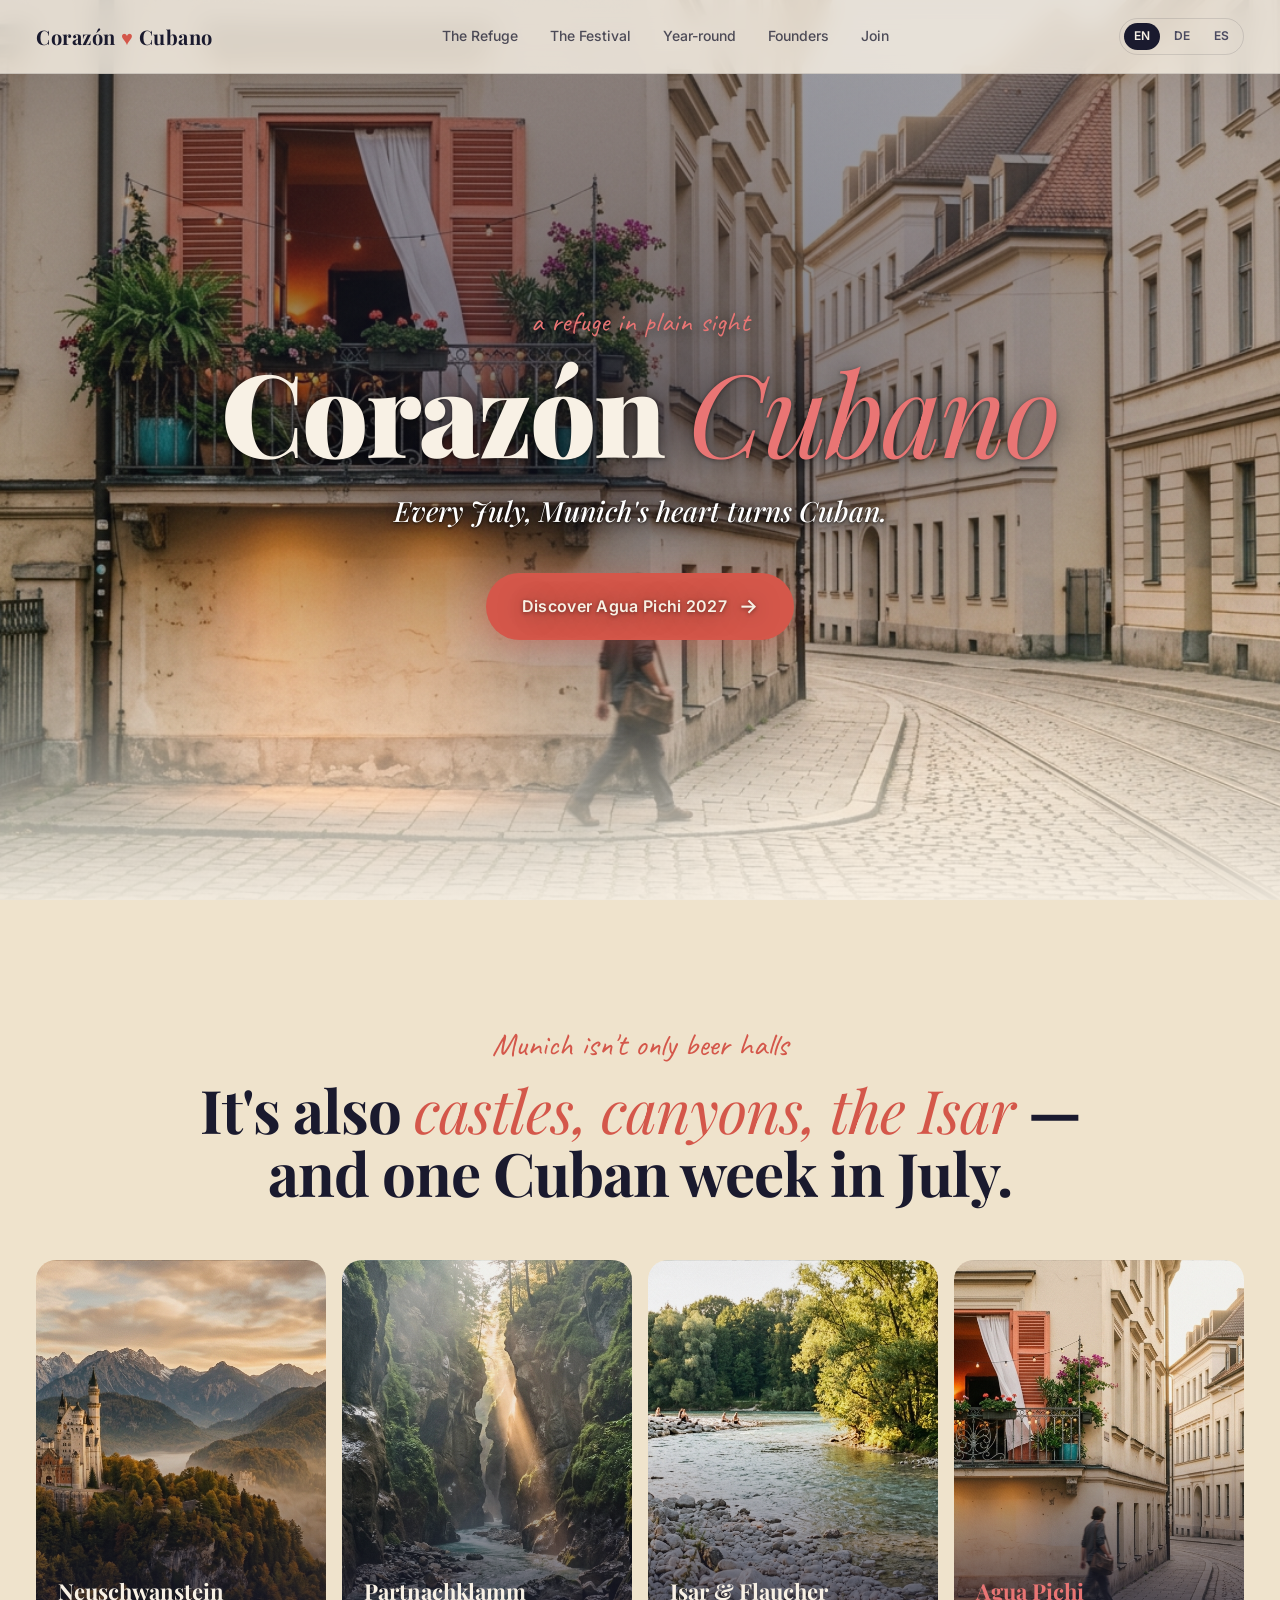
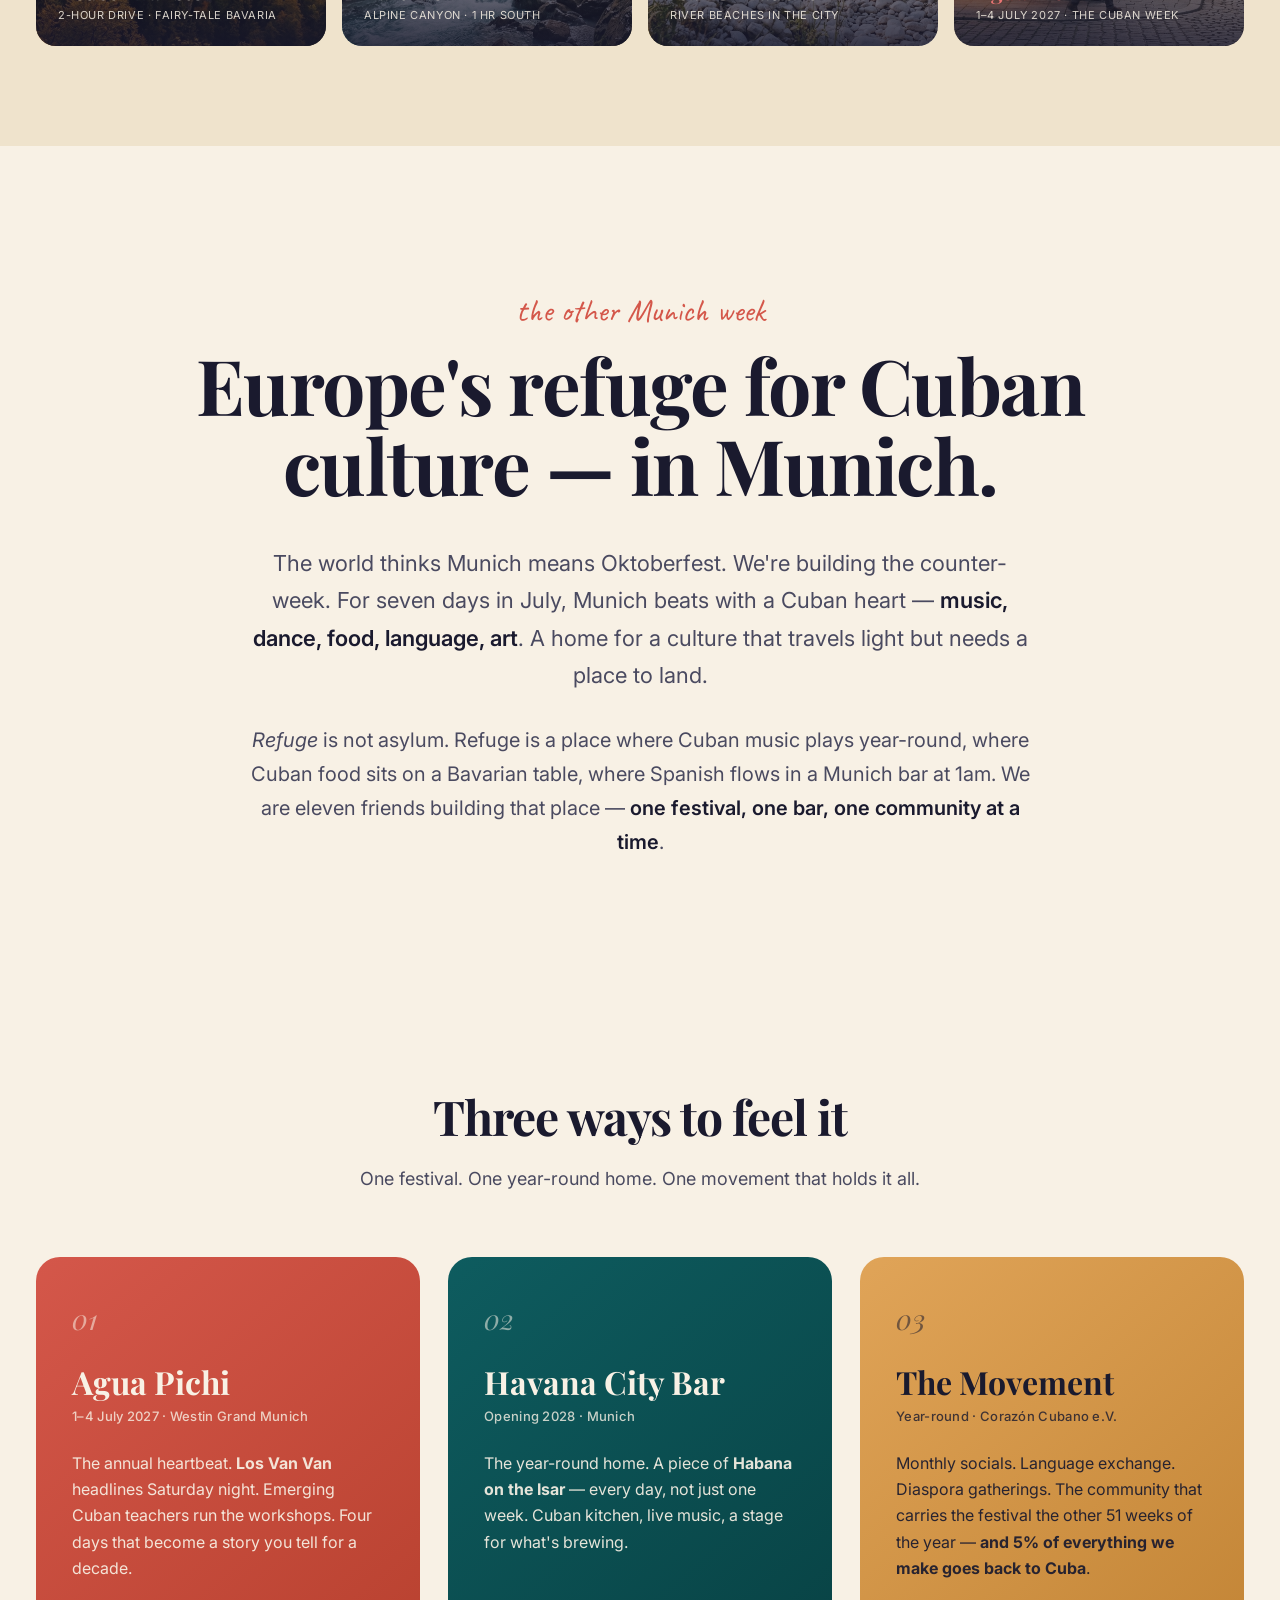
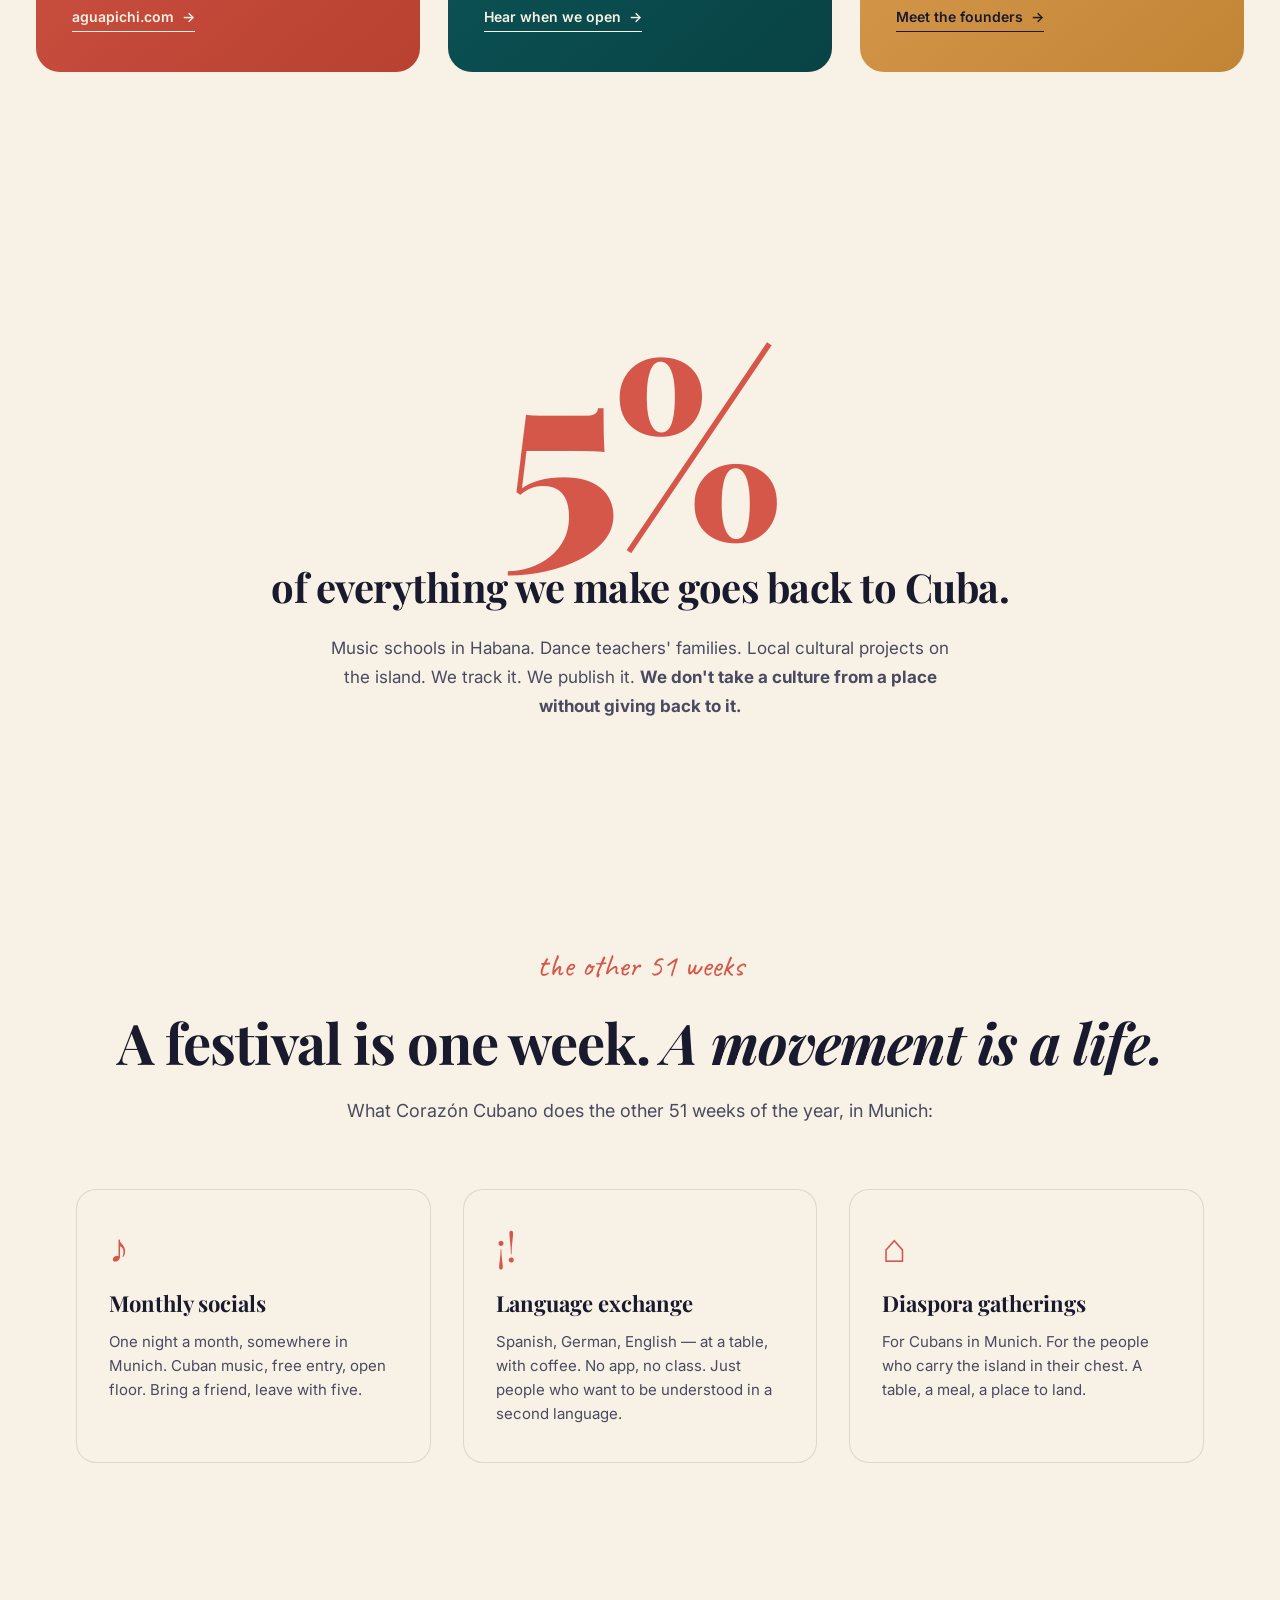
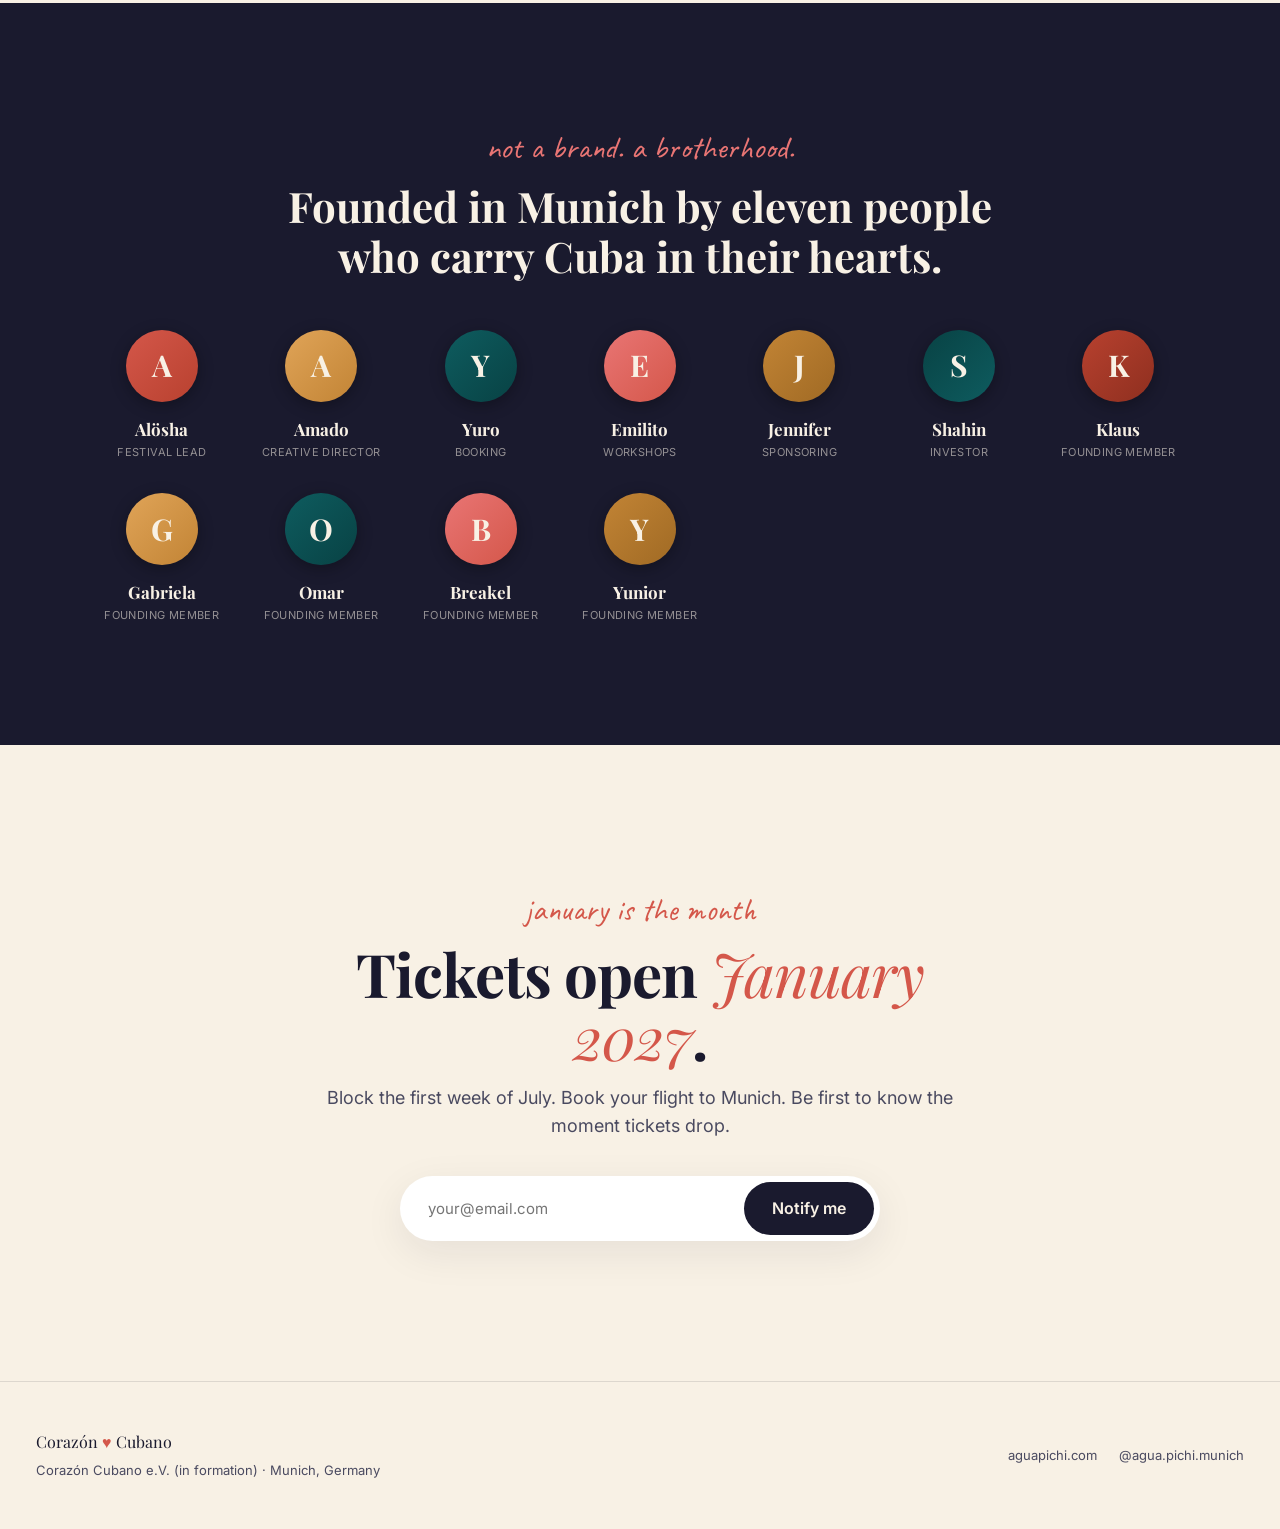
==== commit 40b2d296: "fix(hero): improve tagline contrast against pale Bavarian backdrop Hero image has cream Bavarian wal" ====
--- a/index.html
+++ b/index.html
@@ -75,13 +75,17 @@
     .hero-bg::after {
       content: ''; position: absolute; inset: 0;
       background:
-        linear-gradient(to bottom, rgba(248,241,229,0.0) 0%, rgba(248,241,229,0.15) 50%, rgba(248,241,229,0.88) 100%),
-        linear-gradient(to right, rgba(26,26,46,0.25) 0%, rgba(26,26,46,0.0) 60%);
+        /* Vignette focused on text area for legibility */
+        radial-gradient(ellipse 80% 60% at center 45%, rgba(26,26,46,0.55) 0%, rgba(26,26,46,0.0) 75%),
+        /* Top-down dark wash so headline pops against pale Bavarian walls */
+        linear-gradient(180deg, rgba(26,26,46,0.45) 0%, rgba(26,26,46,0.20) 40%, rgba(26,26,46,0.0) 70%),
+        /* Bottom fade to cream for section transition */
+        linear-gradient(180deg, rgba(248,241,229,0.0) 70%, rgba(248,241,229,0.92) 100%);
     }
     .hero-content {
       position: relative; z-index: 1;
       max-width: 920px; text-align: center; color: var(--cream);
-      text-shadow: 0 2px 24px rgba(0,0,0,0.35);
+      text-shadow: 0 2px 24px rgba(0,0,0,0.55), 0 1px 4px rgba(0,0,0,0.45);
     }
     .hero-eyebrow {
       font-family: 'Caveat', cursive; font-size: 28px;
@@ -99,10 +103,14 @@
     .hero h1 .accent { color: var(--coral-soft); font-style: italic; font-weight: 400; }
     .hero .tagline {
       font-family: 'Playfair Display', serif;
-      font-style: italic; font-weight: 400;
+      font-style: italic; font-weight: 500;
       font-size: clamp(20px, 2.4vw, 28px);
       max-width: 640px; margin: 0 auto 40px;
-      color: var(--cream);
+      color: #FFFFFF;
+      text-shadow:
+        0 2px 16px rgba(0,0,0,0.75),
+        0 1px 3px rgba(0,0,0,0.7),
+        0 0 24px rgba(26,26,46,0.5);
     }
     .cta {
       display: inline-flex; align-items: center; gap: 12px;
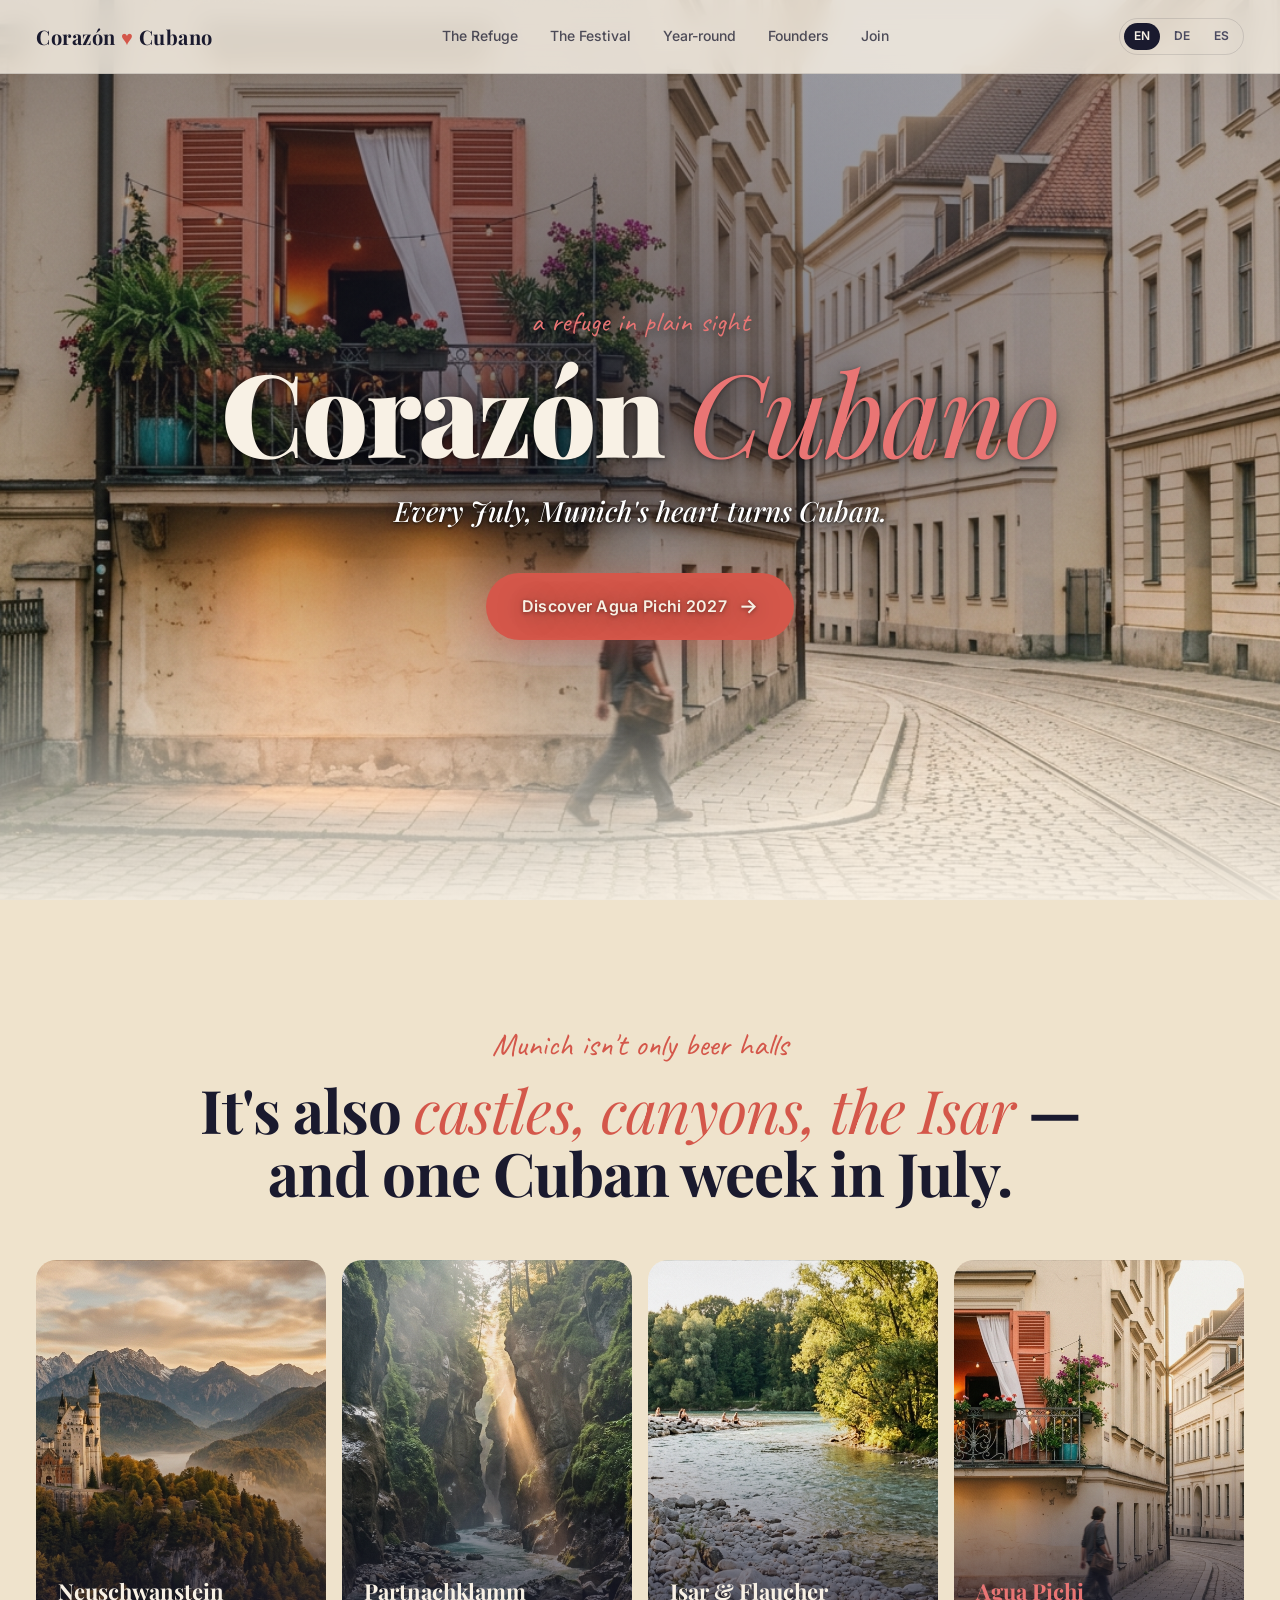
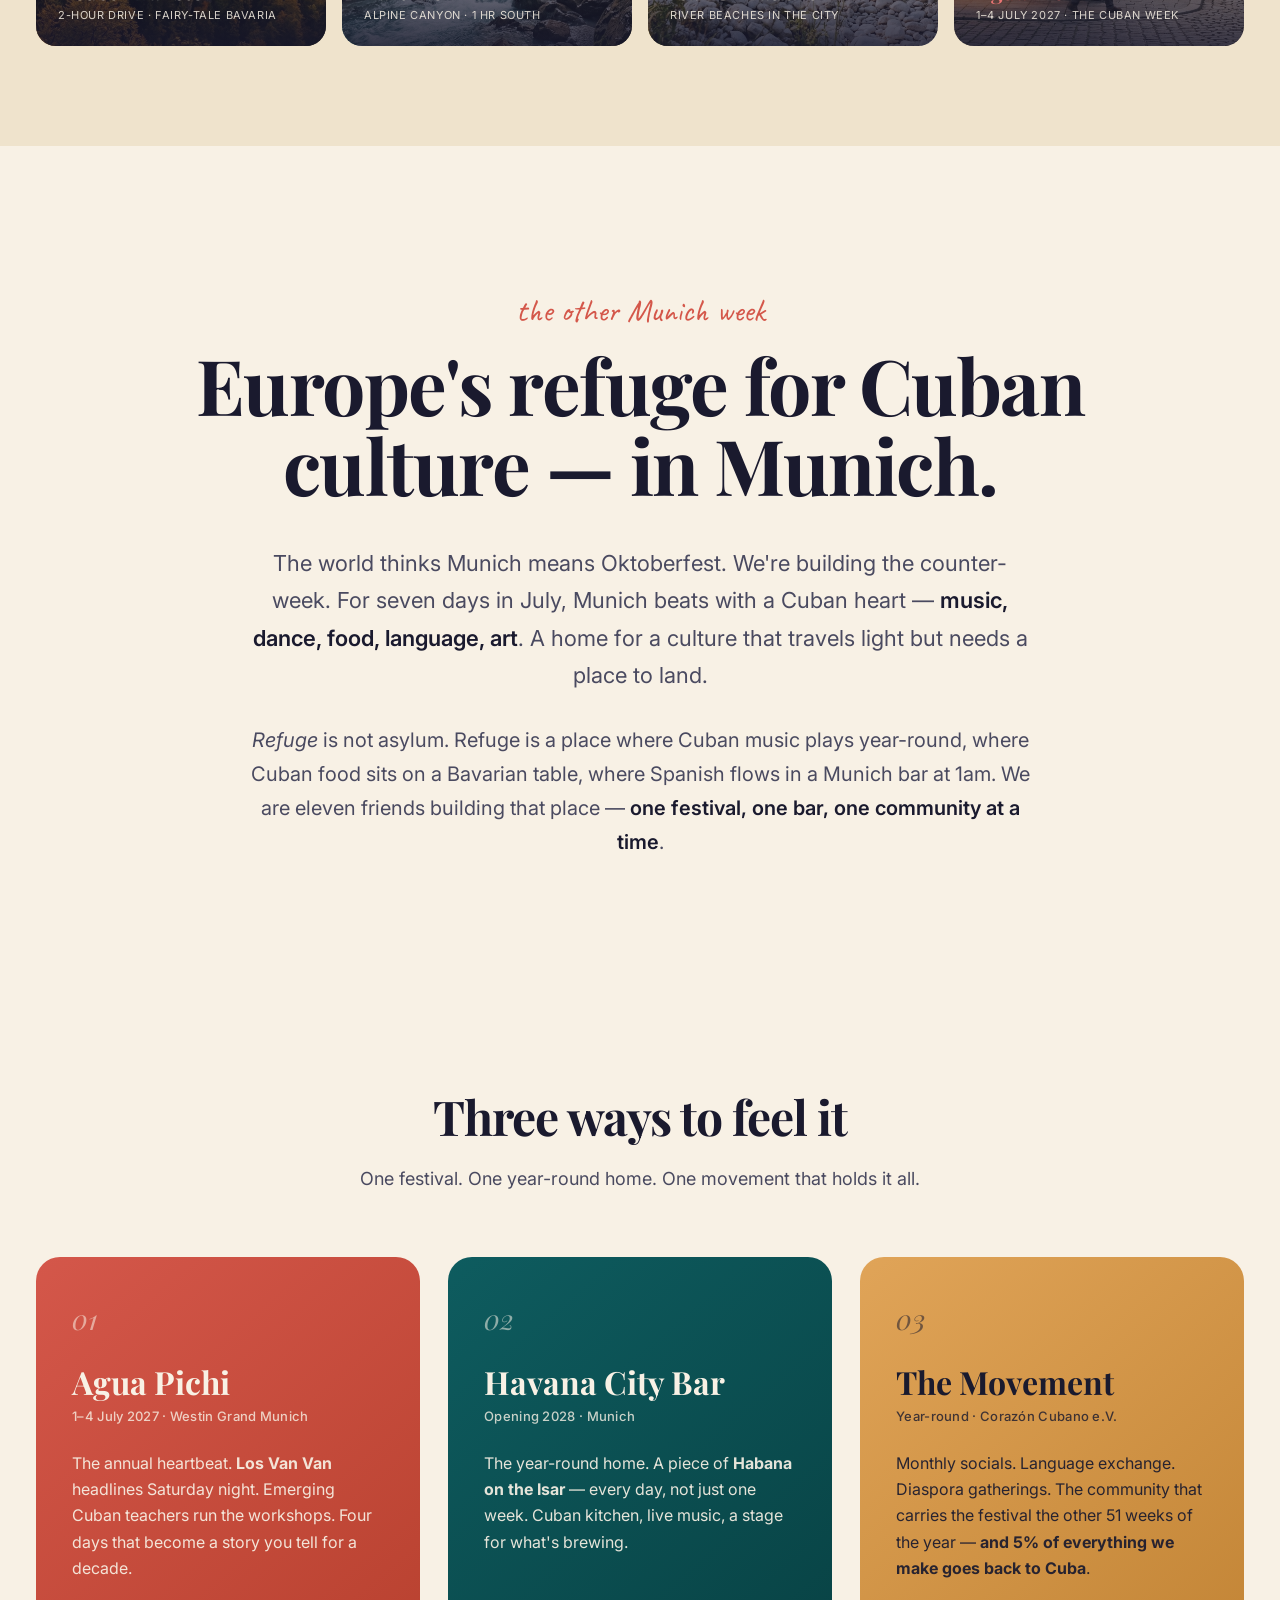
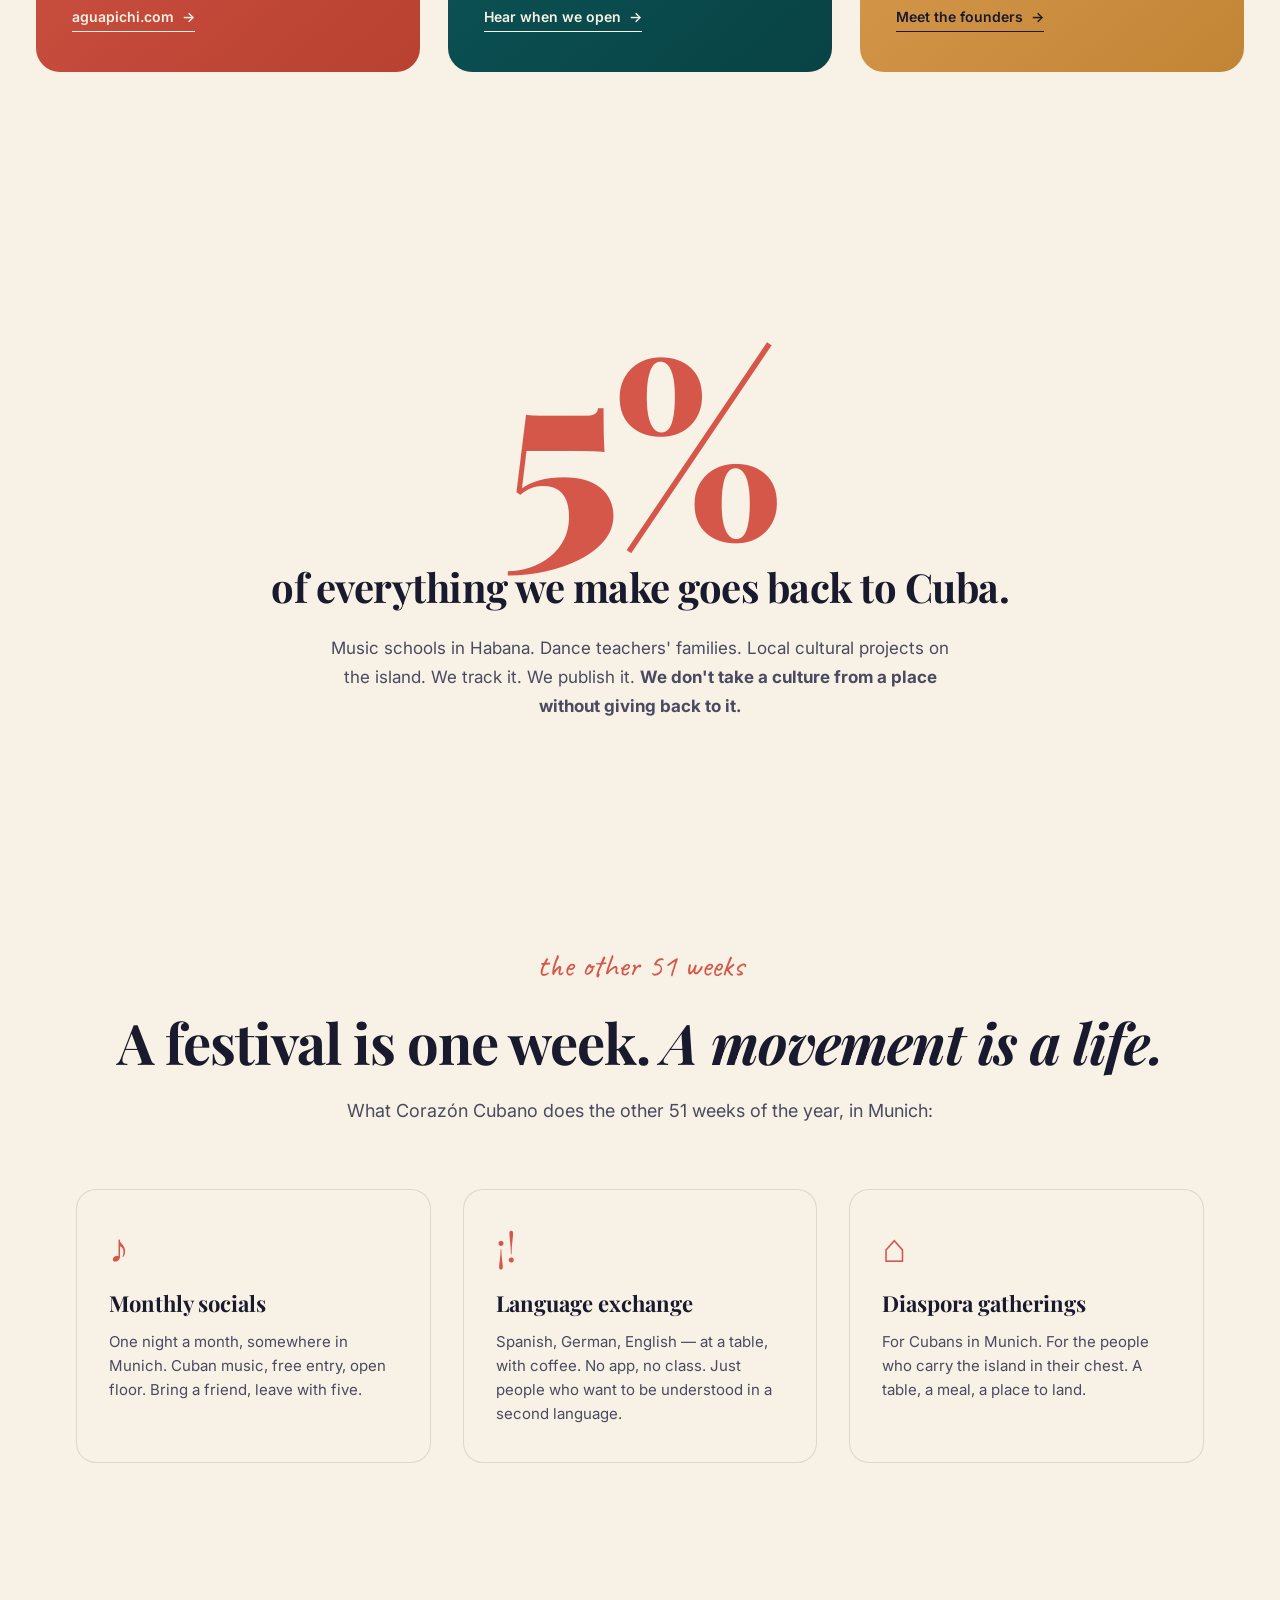
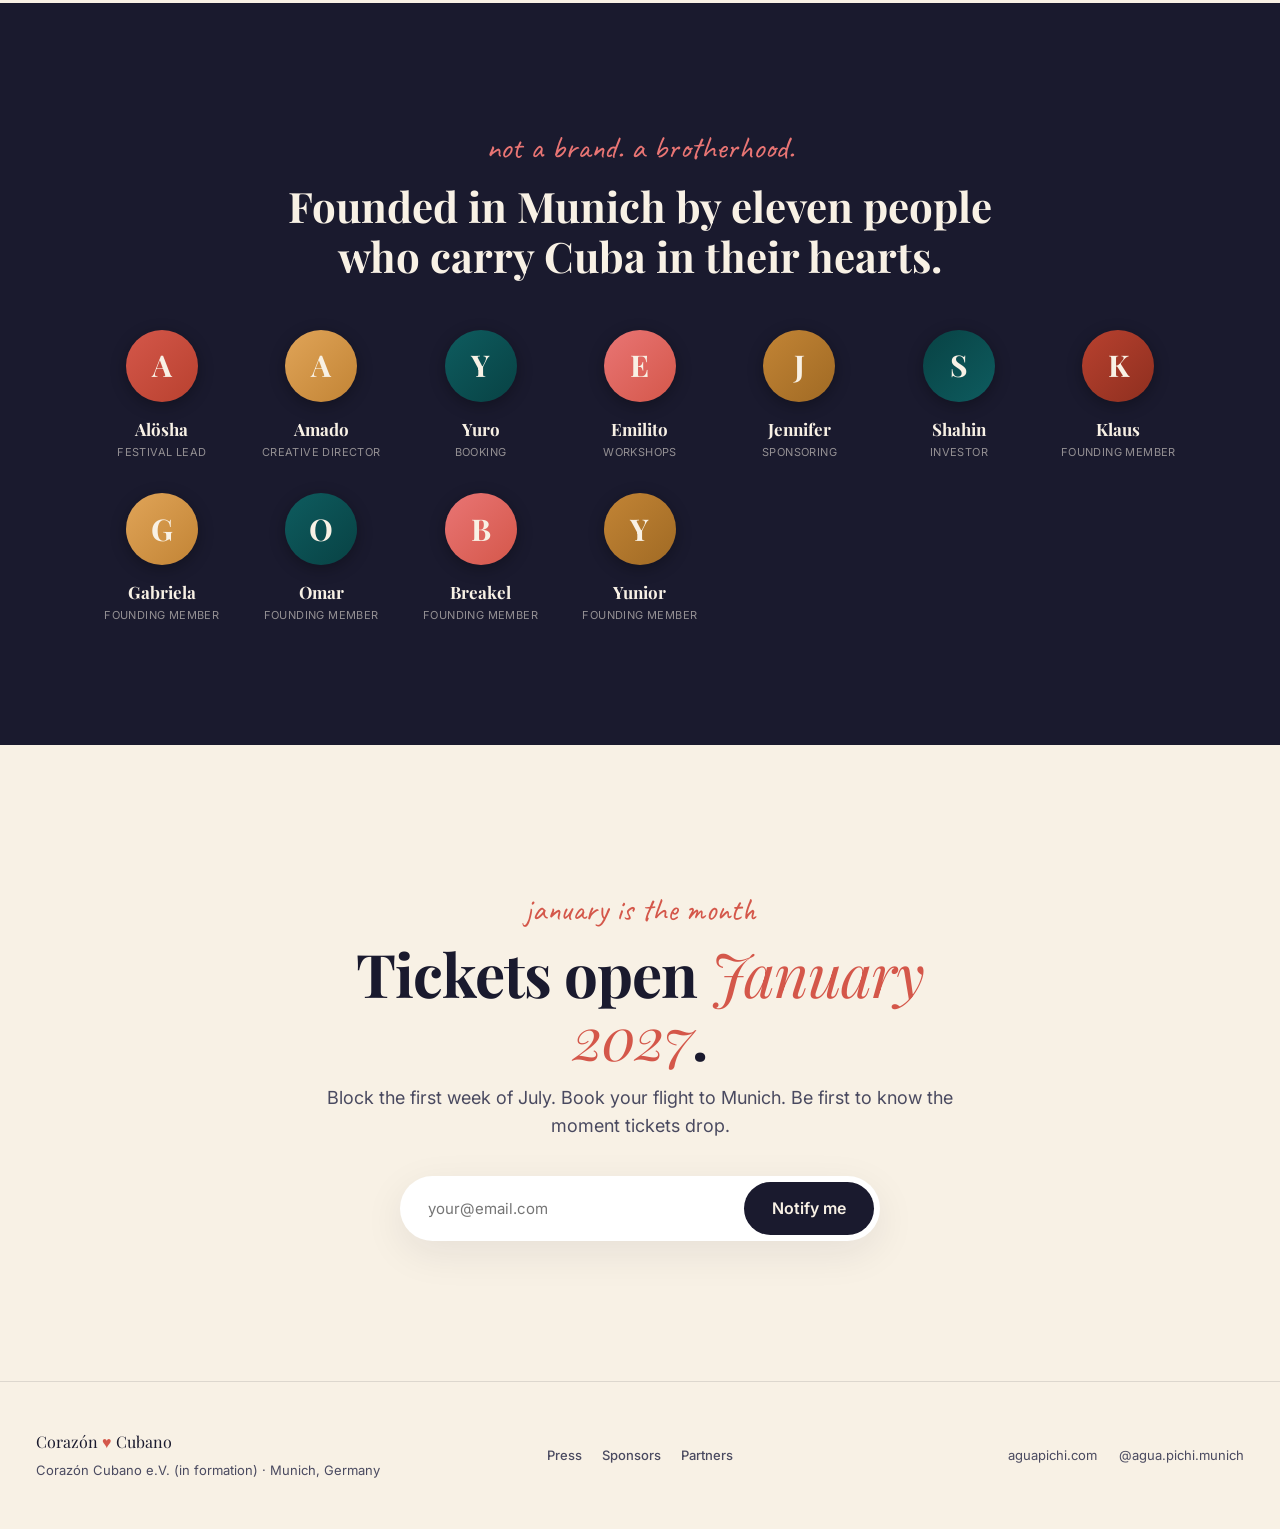
==== commit a7344e43: "feat: add /press, /sponsors, /partners subpages + refactor to shared CSS/JS Three new subpages on th" ====
--- a/index.html
+++ b/index.html
@@ -7,440 +7,7 @@
   <link rel="preconnect" href="https://fonts.googleapis.com" />
   <link rel="preconnect" href="https://fonts.gstatic.com" crossorigin />
   <link href="https://fonts.googleapis.com/css2?family=Playfair+Display:ital,wght@0,400;0,700;0,900;1,400&family=Inter:wght@300;400;500;600;700&family=Caveat:wght@500;700&display=swap" rel="stylesheet" />
-  <style>
-    :root {
-      --cream:      #F8F1E5;
-      --cream-dark: #EFE3CC;
-      --coral:      #D4574A;
-      --coral-soft: #E97574;
-      --gold:       #E0A458;
-      --teal:       #0E5C5F;
-      --ink:        #1A1A2E;
-      --ink-soft:   #4A4A60;
-      --line:       rgba(26,26,46,.12);
-    }
-    * { box-sizing: border-box; margin: 0; padding: 0; }
-    html, body { background: var(--cream); color: var(--ink); font-family: 'Inter', sans-serif; line-height: 1.55; -webkit-font-smoothing: antialiased; }
-    a { color: inherit; text-decoration: none; }
-    img { display: block; max-width: 100%; }
-    .serif { font-family: 'Playfair Display', serif; }
-    .script { font-family: 'Caveat', cursive; }
-
-    /* Header */
-    header {
-      position: fixed; top: 0; left: 0; right: 0; z-index: 50;
-      display: flex; align-items: center; justify-content: space-between;
-      padding: 18px 36px;
-      background: rgba(248, 241, 229, 0.82);
-      backdrop-filter: blur(12px);
-      border-bottom: 1px solid var(--line);
-    }
-    .logo {
-      font-family: 'Playfair Display', serif;
-      font-weight: 700;
-      font-size: 20px;
-      letter-spacing: 0.5px;
-    }
-    .logo .heart { color: var(--coral); }
-    nav.main { display: flex; gap: 32px; font-size: 14px; font-weight: 500; }
-    nav.main a { opacity: .75; transition: opacity .2s; }
-    nav.main a:hover { opacity: 1; color: var(--coral); }
-    .lang {
-      display: flex; gap: 4px; font-size: 12px; font-weight: 600; letter-spacing: 1px;
-      border: 1px solid var(--line); border-radius: 99px; padding: 4px;
-    }
-    .lang button {
-      background: none; border: none; cursor: pointer;
-      padding: 4px 10px; border-radius: 99px;
-      font: inherit; color: var(--ink-soft);
-      transition: all .2s;
-    }
-    .lang button.active { background: var(--ink); color: var(--cream); }
-
-    /* Hero */
-    .hero {
-      position: relative;
-      min-height: 100vh;
-      display: flex; align-items: center; justify-content: center;
-      padding: 120px 36px 80px;
-      overflow: hidden;
-    }
-    .hero-bg {
-      position: absolute; inset: 0;
-      background-image: url('./hero.png');
-      background-size: cover;
-      background-position: center;
-      z-index: 0;
-    }
-    .hero-bg::after {
-      content: ''; position: absolute; inset: 0;
-      background:
-        /* Vignette focused on text area for legibility */
-        radial-gradient(ellipse 80% 60% at center 45%, rgba(26,26,46,0.55) 0%, rgba(26,26,46,0.0) 75%),
-        /* Top-down dark wash so headline pops against pale Bavarian walls */
-        linear-gradient(180deg, rgba(26,26,46,0.45) 0%, rgba(26,26,46,0.20) 40%, rgba(26,26,46,0.0) 70%),
-        /* Bottom fade to cream for section transition */
-        linear-gradient(180deg, rgba(248,241,229,0.0) 70%, rgba(248,241,229,0.92) 100%);
-    }
-    .hero-content {
-      position: relative; z-index: 1;
-      max-width: 920px; text-align: center; color: var(--cream);
-      text-shadow: 0 2px 24px rgba(0,0,0,0.55), 0 1px 4px rgba(0,0,0,0.45);
-    }
-    .hero-eyebrow {
-      font-family: 'Caveat', cursive; font-size: 28px;
-      color: var(--coral-soft); margin-bottom: 12px; letter-spacing: 0.5px;
-      text-shadow: 0 2px 12px rgba(0,0,0,0.5);
-    }
-    .hero h1 {
-      font-family: 'Playfair Display', serif;
-      font-weight: 900;
-      font-size: clamp(56px, 9vw, 132px);
-      line-height: 0.95;
-      letter-spacing: -2px;
-      margin-bottom: 24px;
-    }
-    .hero h1 .accent { color: var(--coral-soft); font-style: italic; font-weight: 400; }
-    .hero .tagline {
-      font-family: 'Playfair Display', serif;
-      font-style: italic; font-weight: 500;
-      font-size: clamp(20px, 2.4vw, 28px);
-      max-width: 640px; margin: 0 auto 40px;
-      color: #FFFFFF;
-      text-shadow:
-        0 2px 16px rgba(0,0,0,0.75),
-        0 1px 3px rgba(0,0,0,0.7),
-        0 0 24px rgba(26,26,46,0.5);
-    }
-    .cta {
-      display: inline-flex; align-items: center; gap: 12px;
-      background: var(--coral); color: var(--cream);
-      padding: 18px 36px; border-radius: 99px;
-      font-weight: 600; font-size: 16px; letter-spacing: 0.3px;
-      box-shadow: 0 8px 32px rgba(212, 87, 74, 0.4);
-      transition: transform .2s, box-shadow .2s;
-    }
-    .cta:hover { transform: translateY(-2px); box-shadow: 0 12px 40px rgba(212, 87, 74, 0.55); }
-    .cta .arrow { font-size: 20px; }
-
-    /* Mission */
-    .mission {
-      padding: 140px 36px;
-      max-width: 1100px; margin: 0 auto;
-      text-align: center;
-    }
-    .section-eyebrow {
-      font-family: 'Caveat', cursive;
-      color: var(--coral); font-size: 32px;
-      margin-bottom: 8px;
-    }
-    .mission h2 {
-      font-family: 'Playfair Display', serif;
-      font-weight: 700;
-      font-size: clamp(40px, 6vw, 84px);
-      line-height: 1.05; letter-spacing: -1.5px;
-      margin-bottom: 40px;
-    }
-    .mission p {
-      font-size: clamp(18px, 2vw, 22px);
-      max-width: 780px; margin: 0 auto;
-      color: var(--ink-soft);
-      line-height: 1.7;
-    }
-    .mission p strong { color: var(--ink); font-weight: 600; }
-
-    /* Pillars */
-    .pillars {
-      padding: 80px 36px 140px;
-      max-width: 1300px; margin: 0 auto;
-      text-align: center;
-    }
-    .pillars h3 {
-      font-family: 'Playfair Display', serif;
-      font-size: clamp(32px, 4vw, 48px);
-      font-weight: 700; margin-bottom: 12px; letter-spacing: -1px;
-    }
-    .pillars-sub {
-      color: var(--ink-soft); margin-bottom: 64px;
-      font-size: 18px;
-    }
-    .pillar-grid {
-      display: grid; grid-template-columns: repeat(3, 1fr);
-      gap: 28px; text-align: left;
-    }
-    @media (max-width: 880px) { .pillar-grid { grid-template-columns: 1fr; } }
-    .pillar {
-      background: var(--cream-dark);
-      border-radius: 24px; padding: 40px 36px;
-      display: flex; flex-direction: column;
-      position: relative; overflow: hidden;
-      transition: transform .25s;
-    }
-    .pillar:hover { transform: translateY(-4px); }
-    .pillar:nth-child(1) { background: linear-gradient(140deg, #D4574A 0%, #B8412F 100%); color: var(--cream); }
-    .pillar:nth-child(2) { background: linear-gradient(140deg, #0E5C5F 0%, #084244 100%); color: var(--cream); }
-    .pillar:nth-child(3) { background: linear-gradient(140deg, #E0A458 0%, #C28435 100%); color: var(--ink); }
-    .pillar-num {
-      font-family: 'Playfair Display', serif;
-      font-style: italic; font-weight: 400;
-      font-size: 28px; opacity: 0.55;
-      margin-bottom: 24px;
-    }
-    .pillar h4 {
-      font-family: 'Playfair Display', serif;
-      font-size: 32px; font-weight: 700;
-      margin-bottom: 6px; line-height: 1.1;
-    }
-    .pillar .when {
-      font-size: 13px; font-weight: 500;
-      opacity: 0.8; margin-bottom: 24px;
-      letter-spacing: 0.3px;
-    }
-    .pillar p {
-      flex-grow: 1; font-size: 16px;
-      line-height: 1.65; margin-bottom: 24px;
-      opacity: 0.92;
-    }
-    .pillar-cta {
-      display: inline-flex; align-items: center; gap: 8px;
-      font-size: 14px; font-weight: 600;
-      padding-bottom: 4px;
-      border-bottom: 1px solid currentColor;
-      align-self: flex-start;
-      transition: gap .2s;
-    }
-    .pillar-cta:hover { gap: 14px; }
-
-    /* Founders */
-    .founders {
-      background: var(--ink); color: var(--cream);
-      padding: 120px 36px;
-      text-align: center;
-    }
-    .founders .eyebrow {
-      font-family: 'Caveat', cursive;
-      font-size: 32px; color: var(--coral-soft);
-      margin-bottom: 8px;
-    }
-    .founders h3 {
-      font-family: 'Playfair Display', serif;
-      font-size: clamp(28px, 3.5vw, 42px);
-      font-weight: 700; max-width: 720px; margin: 0 auto 48px;
-      line-height: 1.2;
-    }
-    .founder-names {
-      display: flex; flex-wrap: wrap; justify-content: center;
-      gap: 8px 24px; max-width: 900px; margin: 0 auto;
-      font-family: 'Playfair Display', serif;
-      font-size: 22px; font-style: italic;
-    }
-    .founder-names span { color: var(--cream); }
-    .founder-names span:not(:last-child)::after {
-      content: '·'; margin-left: 24px; color: var(--coral-soft);
-    }
-
-    /* Email capture */
-    .capture {
-      padding: 140px 36px;
-      max-width: 760px; margin: 0 auto;
-      text-align: center;
-    }
-    .capture h3 {
-      font-family: 'Playfair Display', serif;
-      font-size: clamp(36px, 5vw, 60px);
-      font-weight: 700; line-height: 1.05; letter-spacing: -1px;
-      margin-bottom: 16px;
-    }
-    .capture h3 .accent { color: var(--coral); font-style: italic; font-weight: 400; }
-    .capture p {
-      font-size: 18px; color: var(--ink-soft);
-      margin-bottom: 36px;
-    }
-    .email-form {
-      display: flex; gap: 8px; max-width: 480px; margin: 0 auto;
-      background: white; border-radius: 99px;
-      padding: 6px; box-shadow: 0 12px 40px rgba(26,26,46,0.08);
-    }
-    .email-form input {
-      flex-grow: 1; border: none; outline: none;
-      padding: 14px 22px; font: inherit; font-size: 15px;
-      background: transparent; color: var(--ink);
-    }
-    .email-form button {
-      background: var(--ink); color: var(--cream);
-      border: none; padding: 14px 28px;
-      border-radius: 99px; font: inherit; font-weight: 600;
-      cursor: pointer; transition: background .2s;
-    }
-    .email-form button:hover { background: var(--coral); }
-
-    /* Footer */
-    footer {
-      border-top: 1px solid var(--line);
-      padding: 48px 36px;
-      display: flex; justify-content: space-between; align-items: center;
-      max-width: 1300px; margin: 0 auto;
-      font-size: 13px; color: var(--ink-soft);
-      flex-wrap: wrap; gap: 16px;
-    }
-    footer .brand { font-family: 'Playfair Display', serif; font-size: 16px; color: var(--ink); }
-
-    /* Other Munich */
-    .other-munich {
-      padding: 120px 36px 100px;
-      background: var(--cream-dark);
-      text-align: center;
-    }
-    .other-munich h2 {
-      font-family: 'Playfair Display', serif;
-      font-size: clamp(34px, 5vw, 60px);
-      font-weight: 700;
-      line-height: 1.05;
-      letter-spacing: -1px;
-      margin-bottom: 56px;
-      max-width: 920px;
-      margin-left: auto;
-      margin-right: auto;
-    }
-    .other-munich h2 .accent { color: var(--coral); font-style: italic; font-weight: 400; }
-    .munich-grid {
-      display: grid; grid-template-columns: repeat(4, 1fr);
-      gap: 16px; max-width: 1300px; margin: 0 auto;
-    }
-    @media (max-width: 880px) { .munich-grid { grid-template-columns: repeat(2, 1fr); } }
-    .munich-card {
-      position: relative; aspect-ratio: 3/4;
-      border-radius: 20px; overflow: hidden;
-      background-size: cover; background-position: center;
-      transition: transform .3s;
-    }
-    .munich-card:hover { transform: translateY(-4px) scale(1.01); }
-    .munich-card::after {
-      content: ''; position: absolute; inset: 0;
-      background: linear-gradient(to top, rgba(26,26,46,0.85) 0%, rgba(26,26,46,0.05) 55%);
-    }
-    .munich-card .label {
-      position: absolute; bottom: 22px; left: 22px; right: 22px;
-      color: var(--cream); z-index: 1; text-align: left;
-    }
-    .munich-card .label .name {
-      font-family: 'Playfair Display', serif;
-      font-size: 22px; font-weight: 700;
-      line-height: 1.1; margin-bottom: 4px;
-    }
-    .munich-card .label .tag {
-      font-size: 11px; opacity: 0.85;
-      letter-spacing: 0.6px; text-transform: uppercase;
-    }
-    .munich-card.cuban .label .name { color: var(--coral-soft); }
-
-    /* Give-back */
-    .give-back {
-      padding: 120px 36px;
-      max-width: 820px; margin: 0 auto;
-      text-align: center;
-    }
-    .give-back-num {
-      font-family: 'Playfair Display', serif;
-      font-size: clamp(120px, 22vw, 240px);
-      font-weight: 900; line-height: 0.9;
-      color: var(--coral); letter-spacing: -8px;
-      margin-bottom: 16px;
-    }
-    .give-back h3 {
-      font-family: 'Playfair Display', serif;
-      font-size: clamp(28px, 3.6vw, 40px);
-      font-weight: 700; line-height: 1.15;
-      margin-bottom: 24px; letter-spacing: -0.5px;
-    }
-    .give-back p {
-      font-size: 17px; line-height: 1.7;
-      color: var(--ink-soft); max-width: 640px; margin: 0 auto;
-    }
-
-    /* Movement deep */
-    .movement-deep {
-      padding: 100px 36px 140px;
-      max-width: 1200px; margin: 0 auto;
-      text-align: center;
-    }
-    .movement-deep h3 {
-      font-family: 'Playfair Display', serif;
-      font-size: clamp(32px, 4.5vw, 56px);
-      font-weight: 700; letter-spacing: -1px;
-      margin-bottom: 12px;
-    }
-    .movement-deep .sub {
-      color: var(--ink-soft); font-size: 18px;
-      margin-bottom: 64px;
-    }
-    .movement-grid {
-      display: grid; grid-template-columns: repeat(3, 1fr);
-      gap: 32px; text-align: left;
-    }
-    @media (max-width: 880px) { .movement-grid { grid-template-columns: 1fr; } }
-    .mov-item {
-      padding: 36px 32px;
-      border: 1px solid var(--line);
-      border-radius: 20px;
-      background: var(--cream);
-      transition: border-color .25s;
-    }
-    .mov-item:hover { border-color: var(--coral); }
-    .mov-icon {
-      font-family: 'Playfair Display', serif;
-      font-size: 40px; color: var(--coral);
-      line-height: 1; margin-bottom: 20px;
-    }
-    .mov-item h4 {
-      font-family: 'Playfair Display', serif;
-      font-size: 22px; font-weight: 700;
-      margin-bottom: 10px;
-    }
-    .mov-item p {
-      font-size: 15px; line-height: 1.6;
-      color: var(--ink-soft);
-    }
-
-    /* Founders — avatar grid */
-    .founder-grid {
-      display: grid;
-      grid-template-columns: repeat(auto-fit, minmax(140px, 1fr));
-      gap: 32px 16px;
-      max-width: 1100px; margin: 0 auto;
-    }
-    .founder {
-      display: flex; flex-direction: column; align-items: center;
-      text-align: center;
-    }
-    .avatar {
-      width: 72px; height: 72px; border-radius: 50%;
-      display: flex; align-items: center; justify-content: center;
-      font-family: 'Playfair Display', serif;
-      font-size: 30px; font-weight: 700;
-      color: var(--cream);
-      margin-bottom: 14px;
-      box-shadow: 0 4px 16px rgba(0,0,0,0.3);
-    }
-    .fname {
-      font-family: 'Playfair Display', serif;
-      font-size: 17px; font-weight: 700;
-      color: var(--cream); margin-bottom: 2px;
-    }
-    .role {
-      font-size: 11px; letter-spacing: 0.4px;
-      color: rgba(248,241,229,0.55);
-      text-transform: uppercase;
-    }
-
-    /* Mobile */
-    @media (max-width: 720px) {
-      header { padding: 14px 20px; }
-      nav.main { display: none; }
-      .hero, .mission, .pillars, .capture, .founders, .other-munich, .give-back, .movement-deep { padding-left: 20px; padding-right: 20px; }
-      .pillar { padding: 32px 24px; }
-    }
-  </style>
+  <link rel="stylesheet" href="./styles.css" />
 </head>
 <body>
 
@@ -794,46 +361,28 @@
   </section>
 
   <footer>
-    <div>
-      <div class="brand">Corazón <span style="color:var(--coral)">♥</span> Cubano</div>
-      <div style="margin-top:6px"
-           data-en="Corazón Cubano e.V. (in formation) · Munich, Germany"
-           data-de="Corazón Cubano e.V. (in Gründung) · München, Deutschland"
-           data-es="Corazón Cubano e.V. (en formación) · Múnich, Alemania">
-        Corazón Cubano e.V. (in formation) · Munich, Germany
-      </div>
-    </div>
-    <div>
-      <a href="https://aguapichi.com" style="margin-right:18px">aguapichi.com</a>
-      <a href="https://instagram.com/agua.pichi.munich">@agua.pichi.munich</a>
+    <div class="inner">
+      <div>
+        <div class="brand">Corazón <span style="color:var(--coral)">♥</span> Cubano</div>
+        <div style="margin-top:6px"
+             data-en="Corazón Cubano e.V. (in formation) · Munich, Germany"
+             data-de="Corazón Cubano e.V. (in Gründung) · München, Deutschland"
+             data-es="Corazón Cubano e.V. (en formación) · Múnich, Alemania">
+          Corazón Cubano e.V. (in formation) · Munich, Germany
+        </div>
+      </div>
+      <div class="footer-links">
+        <a href="./press.html" data-en="Press" data-de="Presse" data-es="Prensa">Press</a>
+        <a href="./sponsors.html" data-en="Sponsors" data-de="Sponsoren" data-es="Patrocinadores">Sponsors</a>
+        <a href="./partners.html" data-en="Partners" data-de="Partner" data-es="Socios">Partners</a>
+      </div>
+      <div class="right">
+        <a href="https://aguapichi.com" style="margin-right:18px">aguapichi.com</a>
+        <a href="https://instagram.com/agua.pichi.munich">@agua.pichi.munich</a>
+      </div>
     </div>
   </footer>
 
-  <script>
-    // Language switcher — swaps innerHTML based on data-{lang} attributes
-    const langButtons = document.querySelectorAll('.lang button');
-    const translatable = document.querySelectorAll('[data-en], [data-de], [data-es]');
-    const placeholders = document.querySelectorAll('[data-en-placeholder]');
-
-    function setLang(lang) {
-      document.documentElement.lang = lang;
-      translatable.forEach(el => {
-        const t = el.getAttribute(`data-${lang}`);
-        if (t) el.innerHTML = t;
-      });
-      placeholders.forEach(el => {
-        const p = el.getAttribute(`data-${lang}-placeholder`);
-        if (p) el.placeholder = p;
-      });
-      langButtons.forEach(btn => btn.classList.toggle('active', btn.dataset.lang === lang));
-      try { localStorage.setItem('cc-lang', lang); } catch (e) {}
-    }
-
-    langButtons.forEach(btn => btn.addEventListener('click', () => setLang(btn.dataset.lang)));
-
-    // Restore preference
-    const saved = (() => { try { return localStorage.getItem('cc-lang'); } catch (e) { return null; }})();
-    if (saved && ['en','de','es'].includes(saved)) setLang(saved);
-  </script>
+  <script src="./lang.js" defer></script>
 </body>
 </html>
--- a/styles.css
+++ b/styles.css
@@ -0,0 +1,664 @@
+/* Corazón Cubano — shared styles for index + subpages (press, sponsors, partners) */
+
+:root {
+  --cream:      #F8F1E5;
+  --cream-dark: #EFE3CC;
+  --coral:      #D4574A;
+  --coral-soft: #E97574;
+  --coral-deep: #B8412F;
+  --gold:       #E0A458;
+  --gold-deep:  #C28435;
+  --teal:       #0E5C5F;
+  --teal-deep:  #084244;
+  --ink:        #1A1A2E;
+  --ink-soft:   #4A4A60;
+  --line:       rgba(26,26,46,.12);
+}
+* { box-sizing: border-box; margin: 0; padding: 0; }
+html, body { background: var(--cream); color: var(--ink); font-family: 'Inter', sans-serif; line-height: 1.55; -webkit-font-smoothing: antialiased; }
+a { color: inherit; text-decoration: none; }
+img { display: block; max-width: 100%; }
+.serif { font-family: 'Playfair Display', serif; }
+.script { font-family: 'Caveat', cursive; }
+
+/* ---------- Header ---------- */
+header {
+  position: fixed; top: 0; left: 0; right: 0; z-index: 50;
+  display: flex; align-items: center; justify-content: space-between;
+  padding: 18px 36px;
+  background: rgba(248, 241, 229, 0.82);
+  backdrop-filter: blur(12px);
+  border-bottom: 1px solid var(--line);
+}
+.logo {
+  font-family: 'Playfair Display', serif;
+  font-weight: 700; font-size: 20px; letter-spacing: 0.5px;
+}
+.logo .heart { color: var(--coral); }
+nav.main { display: flex; gap: 32px; font-size: 14px; font-weight: 500; }
+nav.main a { opacity: .75; transition: opacity .2s; }
+nav.main a:hover, nav.main a.active { opacity: 1; color: var(--coral); }
+.lang {
+  display: flex; gap: 4px; font-size: 12px; font-weight: 600; letter-spacing: 1px;
+  border: 1px solid var(--line); border-radius: 99px; padding: 4px;
+}
+.lang button {
+  background: none; border: none; cursor: pointer;
+  padding: 4px 10px; border-radius: 99px;
+  font: inherit; color: var(--ink-soft);
+  transition: all .2s;
+}
+.lang button.active { background: var(--ink); color: var(--cream); }
+
+/* ---------- Home hero ---------- */
+.hero {
+  position: relative; min-height: 100vh;
+  display: flex; align-items: center; justify-content: center;
+  padding: 120px 36px 80px; overflow: hidden;
+}
+.hero-bg {
+  position: absolute; inset: 0;
+  background-image: url('./hero.png');
+  background-size: cover; background-position: center;
+  z-index: 0;
+}
+.hero-bg::after {
+  content: ''; position: absolute; inset: 0;
+  background:
+    radial-gradient(ellipse 80% 60% at center 45%, rgba(26,26,46,0.55) 0%, rgba(26,26,46,0.0) 75%),
+    linear-gradient(180deg, rgba(26,26,46,0.45) 0%, rgba(26,26,46,0.20) 40%, rgba(26,26,46,0.0) 70%),
+    linear-gradient(180deg, rgba(248,241,229,0.0) 70%, rgba(248,241,229,0.92) 100%);
+}
+.hero-content {
+  position: relative; z-index: 1;
+  max-width: 920px; text-align: center; color: var(--cream);
+  text-shadow: 0 2px 24px rgba(0,0,0,0.55), 0 1px 4px rgba(0,0,0,0.45);
+}
+.hero-eyebrow {
+  font-family: 'Caveat', cursive; font-size: 28px;
+  color: var(--coral-soft); margin-bottom: 12px; letter-spacing: 0.5px;
+  text-shadow: 0 2px 12px rgba(0,0,0,0.5);
+}
+.hero h1 {
+  font-family: 'Playfair Display', serif;
+  font-weight: 900; font-size: clamp(56px, 9vw, 132px);
+  line-height: 0.95; letter-spacing: -2px; margin-bottom: 24px;
+}
+.hero h1 .accent { color: var(--coral-soft); font-style: italic; font-weight: 400; }
+.hero .tagline {
+  font-family: 'Playfair Display', serif;
+  font-style: italic; font-weight: 500;
+  font-size: clamp(20px, 2.4vw, 28px);
+  max-width: 640px; margin: 0 auto 40px;
+  color: #FFFFFF;
+  text-shadow:
+    0 2px 16px rgba(0,0,0,0.75),
+    0 1px 3px rgba(0,0,0,0.7),
+    0 0 24px rgba(26,26,46,0.5);
+}
+
+/* ---------- Subpage hero (Press / Sponsors / Partners) ---------- */
+.subpage-hero {
+  background: var(--ink); color: var(--cream);
+  padding: 180px 36px 100px;
+  text-align: center;
+}
+.subpage-hero .eyebrow {
+  font-family: 'Caveat', cursive; font-size: 28px;
+  color: var(--coral-soft); margin-bottom: 8px;
+}
+.subpage-hero h1 {
+  font-family: 'Playfair Display', serif;
+  font-weight: 800; font-size: clamp(40px, 6vw, 76px);
+  line-height: 1.05; letter-spacing: -1.5px;
+  max-width: 980px; margin: 0 auto 24px;
+}
+.subpage-hero h1 .accent { color: var(--coral-soft); font-style: italic; font-weight: 400; }
+.subpage-hero .lead {
+  font-family: 'Playfair Display', serif;
+  font-style: italic; font-size: clamp(18px, 2vw, 22px);
+  max-width: 720px; margin: 0 auto;
+  color: rgba(248,241,229,0.82);
+}
+
+/* ---------- CTA ---------- */
+.cta {
+  display: inline-flex; align-items: center; gap: 12px;
+  background: var(--coral); color: var(--cream);
+  padding: 18px 36px; border-radius: 99px;
+  font-weight: 600; font-size: 16px; letter-spacing: 0.3px;
+  box-shadow: 0 8px 32px rgba(212, 87, 74, 0.4);
+  transition: transform .2s, box-shadow .2s;
+}
+.cta:hover { transform: translateY(-2px); box-shadow: 0 12px 40px rgba(212, 87, 74, 0.55); }
+.cta .arrow { font-size: 20px; }
+.cta.dark { background: var(--ink); box-shadow: 0 8px 32px rgba(26,26,46,0.3); }
+.cta.dark:hover { box-shadow: 0 12px 40px rgba(26,26,46,0.4); }
+.cta.outline { background: transparent; border: 1.5px solid var(--cream); color: var(--cream); box-shadow: none; }
+.cta.outline:hover { background: var(--cream); color: var(--ink); }
+
+/* ---------- Mission (home) ---------- */
+.mission {
+  padding: 140px 36px;
+  max-width: 1100px; margin: 0 auto; text-align: center;
+}
+.section-eyebrow {
+  font-family: 'Caveat', cursive;
+  color: var(--coral); font-size: 32px; margin-bottom: 8px;
+}
+.mission h2 {
+  font-family: 'Playfair Display', serif; font-weight: 700;
+  font-size: clamp(40px, 6vw, 84px);
+  line-height: 1.05; letter-spacing: -1.5px; margin-bottom: 40px;
+}
+.mission p {
+  font-size: clamp(18px, 2vw, 22px);
+  max-width: 780px; margin: 0 auto;
+  color: var(--ink-soft); line-height: 1.7;
+}
+.mission p strong { color: var(--ink); font-weight: 600; }
+
+/* ---------- Pillars (home) ---------- */
+.pillars {
+  padding: 80px 36px 140px;
+  max-width: 1300px; margin: 0 auto; text-align: center;
+}
+.pillars h3 {
+  font-family: 'Playfair Display', serif;
+  font-size: clamp(32px, 4vw, 48px);
+  font-weight: 700; margin-bottom: 12px; letter-spacing: -1px;
+}
+.pillars-sub {
+  color: var(--ink-soft); margin-bottom: 64px; font-size: 18px;
+}
+.pillar-grid {
+  display: grid; grid-template-columns: repeat(3, 1fr);
+  gap: 28px; text-align: left;
+}
+@media (max-width: 880px) { .pillar-grid { grid-template-columns: 1fr; } }
+.pillar {
+  background: var(--cream-dark);
+  border-radius: 24px; padding: 40px 36px;
+  display: flex; flex-direction: column;
+  position: relative; overflow: hidden;
+  transition: transform .25s;
+}
+.pillar:hover { transform: translateY(-4px); }
+.pillar:nth-child(1) { background: linear-gradient(140deg, #D4574A 0%, #B8412F 100%); color: var(--cream); }
+.pillar:nth-child(2) { background: linear-gradient(140deg, #0E5C5F 0%, #084244 100%); color: var(--cream); }
+.pillar:nth-child(3) { background: linear-gradient(140deg, #E0A458 0%, #C28435 100%); color: var(--ink); }
+.pillar-num {
+  font-family: 'Playfair Display', serif;
+  font-style: italic; font-weight: 400;
+  font-size: 28px; opacity: 0.55; margin-bottom: 24px;
+}
+.pillar h4 {
+  font-family: 'Playfair Display', serif;
+  font-size: 32px; font-weight: 700;
+  margin-bottom: 6px; line-height: 1.1;
+}
+.pillar .when {
+  font-size: 13px; font-weight: 500;
+  opacity: 0.8; margin-bottom: 24px; letter-spacing: 0.3px;
+}
+.pillar p {
+  flex-grow: 1; font-size: 16px;
+  line-height: 1.65; margin-bottom: 24px; opacity: 0.92;
+}
+.pillar-cta {
+  display: inline-flex; align-items: center; gap: 8px;
+  font-size: 14px; font-weight: 600;
+  padding-bottom: 4px;
+  border-bottom: 1px solid currentColor;
+  align-self: flex-start; transition: gap .2s;
+}
+.pillar-cta:hover { gap: 14px; }
+
+/* ---------- Other Munich ---------- */
+.other-munich {
+  padding: 120px 36px 100px;
+  background: var(--cream-dark); text-align: center;
+}
+.other-munich h2 {
+  font-family: 'Playfair Display', serif;
+  font-size: clamp(34px, 5vw, 60px);
+  font-weight: 700; line-height: 1.05; letter-spacing: -1px;
+  margin-bottom: 56px;
+  max-width: 920px; margin-left: auto; margin-right: auto;
+}
+.other-munich h2 .accent { color: var(--coral); font-style: italic; font-weight: 400; }
+.munich-grid {
+  display: grid; grid-template-columns: repeat(4, 1fr);
+  gap: 16px; max-width: 1300px; margin: 0 auto;
+}
+@media (max-width: 880px) { .munich-grid { grid-template-columns: repeat(2, 1fr); } }
+.munich-card {
+  position: relative; aspect-ratio: 3/4;
+  border-radius: 20px; overflow: hidden;
+  background-size: cover; background-position: center;
+  transition: transform .3s;
+}
+.munich-card:hover { transform: translateY(-4px) scale(1.01); }
+.munich-card::after {
+  content: ''; position: absolute; inset: 0;
+  background: linear-gradient(to top, rgba(26,26,46,0.85) 0%, rgba(26,26,46,0.05) 55%);
+}
+.munich-card .label {
+  position: absolute; bottom: 22px; left: 22px; right: 22px;
+  color: var(--cream); z-index: 1; text-align: left;
+}
+.munich-card .label .name {
+  font-family: 'Playfair Display', serif;
+  font-size: 22px; font-weight: 700;
+  line-height: 1.1; margin-bottom: 4px;
+}
+.munich-card .label .tag {
+  font-size: 11px; opacity: 0.85;
+  letter-spacing: 0.6px; text-transform: uppercase;
+}
+.munich-card.cuban .label .name { color: var(--coral-soft); }
+
+/* ---------- Give-back ---------- */
+.give-back {
+  padding: 120px 36px;
+  max-width: 820px; margin: 0 auto; text-align: center;
+}
+.give-back-num {
+  font-family: 'Playfair Display', serif;
+  font-size: clamp(120px, 22vw, 240px);
+  font-weight: 900; line-height: 0.9;
+  color: var(--coral); letter-spacing: -8px;
+  margin-bottom: 16px;
+}
+.give-back h3 {
+  font-family: 'Playfair Display', serif;
+  font-size: clamp(28px, 3.6vw, 40px);
+  font-weight: 700; line-height: 1.15;
+  margin-bottom: 24px; letter-spacing: -0.5px;
+}
+.give-back p {
+  font-size: 17px; line-height: 1.7;
+  color: var(--ink-soft); max-width: 640px; margin: 0 auto;
+}
+
+/* ---------- Movement deep ---------- */
+.movement-deep {
+  padding: 100px 36px 140px;
+  max-width: 1200px; margin: 0 auto; text-align: center;
+}
+.movement-deep h3 {
+  font-family: 'Playfair Display', serif;
+  font-size: clamp(32px, 4.5vw, 56px);
+  font-weight: 700; letter-spacing: -1px; margin-bottom: 12px;
+}
+.movement-deep .sub {
+  color: var(--ink-soft); font-size: 18px; margin-bottom: 64px;
+}
+.movement-grid {
+  display: grid; grid-template-columns: repeat(3, 1fr);
+  gap: 32px; text-align: left;
+}
+@media (max-width: 880px) { .movement-grid { grid-template-columns: 1fr; } }
+.mov-item {
+  padding: 36px 32px;
+  border: 1px solid var(--line); border-radius: 20px;
+  background: var(--cream);
+  transition: border-color .25s;
+}
+.mov-item:hover { border-color: var(--coral); }
+.mov-icon {
+  font-family: 'Playfair Display', serif;
+  font-size: 40px; color: var(--coral);
+  line-height: 1; margin-bottom: 20px;
+}
+.mov-item h4 {
+  font-family: 'Playfair Display', serif;
+  font-size: 22px; font-weight: 700; margin-bottom: 10px;
+}
+.mov-item p { font-size: 15px; line-height: 1.6; color: var(--ink-soft); }
+
+/* ---------- Founders ---------- */
+.founders {
+  background: var(--ink); color: var(--cream);
+  padding: 120px 36px; text-align: center;
+}
+.founders .eyebrow {
+  font-family: 'Caveat', cursive;
+  font-size: 32px; color: var(--coral-soft); margin-bottom: 8px;
+}
+.founders h3 {
+  font-family: 'Playfair Display', serif;
+  font-size: clamp(28px, 3.5vw, 42px);
+  font-weight: 700; max-width: 720px; margin: 0 auto 48px;
+  line-height: 1.2;
+}
+.founder-grid {
+  display: grid;
+  grid-template-columns: repeat(auto-fit, minmax(140px, 1fr));
+  gap: 32px 16px; max-width: 1100px; margin: 0 auto;
+}
+.founder { display: flex; flex-direction: column; align-items: center; text-align: center; }
+.avatar {
+  width: 72px; height: 72px; border-radius: 50%;
+  display: flex; align-items: center; justify-content: center;
+  font-family: 'Playfair Display', serif;
+  font-size: 30px; font-weight: 700; color: var(--cream);
+  margin-bottom: 14px;
+  box-shadow: 0 4px 16px rgba(0,0,0,0.3);
+}
+.fname {
+  font-family: 'Playfair Display', serif;
+  font-size: 17px; font-weight: 700;
+  color: var(--cream); margin-bottom: 2px;
+}
+.role {
+  font-size: 11px; letter-spacing: 0.4px;
+  color: rgba(248,241,229,0.55); text-transform: uppercase;
+}
+
+/* ---------- Capture (email) ---------- */
+.capture {
+  padding: 140px 36px;
+  max-width: 760px; margin: 0 auto; text-align: center;
+}
+.capture h3 {
+  font-family: 'Playfair Display', serif;
+  font-size: clamp(36px, 5vw, 60px);
+  font-weight: 700; line-height: 1.05; letter-spacing: -1px;
+  margin-bottom: 16px;
+}
+.capture h3 .accent { color: var(--coral); font-style: italic; font-weight: 400; }
+.capture p { font-size: 18px; color: var(--ink-soft); margin-bottom: 36px; }
+.email-form {
+  display: flex; gap: 8px; max-width: 480px; margin: 0 auto;
+  background: white; border-radius: 99px;
+  padding: 6px; box-shadow: 0 12px 40px rgba(26,26,46,0.08);
+}
+.email-form input {
+  flex-grow: 1; border: none; outline: none;
+  padding: 14px 22px; font: inherit; font-size: 15px;
+  background: transparent; color: var(--ink);
+}
+.email-form button {
+  background: var(--ink); color: var(--cream);
+  border: none; padding: 14px 28px;
+  border-radius: 99px; font: inherit; font-weight: 600;
+  cursor: pointer; transition: background .2s;
+}
+.email-form button:hover { background: var(--coral); }
+
+/* ---------- Subpage section wrapper ---------- */
+.section {
+  padding: 100px 36px;
+  max-width: 1200px; margin: 0 auto;
+}
+.section.narrow { max-width: 820px; }
+.section.tinted { background: var(--cream-dark); max-width: 100%; }
+.section.tinted > .inner { max-width: 1200px; margin: 0 auto; padding: 0; }
+.section.tinted.narrow > .inner { max-width: 820px; }
+.section h2 {
+  font-family: 'Playfair Display', serif;
+  font-size: clamp(32px, 4.4vw, 52px);
+  font-weight: 700; letter-spacing: -1px; line-height: 1.1;
+  margin-bottom: 16px;
+}
+.section h2 .accent { color: var(--coral); font-style: italic; font-weight: 400; }
+.section .lead {
+  font-size: clamp(17px, 1.8vw, 20px);
+  color: var(--ink-soft); line-height: 1.6;
+  max-width: 720px; margin-bottom: 56px;
+}
+.section.centered { text-align: center; }
+.section.centered .lead { margin-left: auto; margin-right: auto; }
+
+/* ---------- Fact sheet (Press) ---------- */
+.fact-grid {
+  display: grid; grid-template-columns: repeat(2, 1fr);
+  gap: 0; max-width: 920px; margin: 0 auto;
+  border: 1px solid var(--line); border-radius: 20px; overflow: hidden;
+}
+@media (max-width: 720px) { .fact-grid { grid-template-columns: 1fr; } }
+.fact-row {
+  padding: 20px 28px;
+  border-bottom: 1px solid var(--line);
+  display: flex; flex-direction: column; gap: 4px;
+}
+@media (min-width: 721px) {
+  .fact-row:nth-child(odd) { border-right: 1px solid var(--line); }
+  .fact-row:nth-last-child(-n+2) { border-bottom: none; }
+}
+@media (max-width: 720px) { .fact-row:last-child { border-bottom: none; } }
+.fact-label {
+  font-size: 11px; letter-spacing: 0.8px;
+  text-transform: uppercase; color: var(--ink-soft); font-weight: 600;
+}
+.fact-value {
+  font-family: 'Playfair Display', serif;
+  font-size: 18px; font-weight: 600; color: var(--ink);
+}
+.fact-value small { font-family: 'Inter', sans-serif; font-weight: 400; font-size: 13px; color: var(--ink-soft); }
+
+/* ---------- Story angles (Press) ---------- */
+.angles-grid {
+  display: grid; grid-template-columns: repeat(2, 1fr);
+  gap: 20px;
+}
+@media (max-width: 720px) { .angles-grid { grid-template-columns: 1fr; } }
+.angle {
+  background: var(--cream); border: 1px solid var(--line);
+  border-radius: 18px; padding: 32px 28px;
+  transition: border-color .2s, transform .2s;
+}
+.angle:hover { border-color: var(--coral); transform: translateY(-2px); }
+.angle .a-num {
+  font-family: 'Playfair Display', serif;
+  font-style: italic; color: var(--coral);
+  font-size: 28px; margin-bottom: 12px;
+}
+.angle h4 {
+  font-family: 'Playfair Display', serif;
+  font-size: 22px; font-weight: 700; margin-bottom: 10px;
+  line-height: 1.2;
+}
+.angle p { font-size: 15px; color: var(--ink-soft); line-height: 1.6; }
+
+/* ---------- Press downloads ---------- */
+.dl-list {
+  display: flex; flex-direction: column; gap: 12px;
+}
+.dl {
+  display: flex; align-items: center; gap: 20px;
+  padding: 20px 28px; border-radius: 16px;
+  background: var(--cream); border: 1px solid var(--line);
+  transition: border-color .2s, background .2s;
+}
+.dl:hover { border-color: var(--coral); background: white; }
+.dl-icon {
+  font-family: 'Playfair Display', serif;
+  font-size: 24px; color: var(--coral);
+  width: 48px; height: 48px; flex-shrink: 0;
+  border-radius: 12px; background: var(--cream-dark);
+  display: flex; align-items: center; justify-content: center;
+}
+.dl-body { flex-grow: 1; }
+.dl-name {
+  font-weight: 600; font-size: 15px; color: var(--ink);
+  margin-bottom: 2px;
+}
+.dl-meta { font-size: 12px; color: var(--ink-soft); }
+.dl-arrow { font-size: 20px; color: var(--coral); }
+
+/* ---------- Sponsor tiers ---------- */
+.tier-grid {
+  display: grid; grid-template-columns: repeat(3, 1fr);
+  gap: 24px;
+}
+@media (max-width: 880px) { .tier-grid { grid-template-columns: 1fr; } }
+.tier {
+  border: 1.5px solid var(--line);
+  border-radius: 24px; padding: 40px 32px;
+  display: flex; flex-direction: column;
+  background: var(--cream);
+  position: relative; transition: border-color .25s, transform .25s;
+}
+.tier:hover { transform: translateY(-4px); border-color: var(--coral); }
+.tier.featured {
+  background: linear-gradient(160deg, #D4574A 0%, #B8412F 100%);
+  color: var(--cream); border-color: var(--coral-deep);
+}
+.tier.featured .tier-list li::before { background: var(--cream); }
+.tier-badge {
+  position: absolute; top: -12px; left: 32px;
+  background: var(--ink); color: var(--cream);
+  padding: 4px 12px; border-radius: 99px;
+  font-size: 11px; font-weight: 600; letter-spacing: 0.8px;
+  text-transform: uppercase;
+}
+.tier-name {
+  font-family: 'Playfair Display', serif;
+  font-size: 22px; font-weight: 700;
+  margin-bottom: 8px; letter-spacing: -0.3px;
+}
+.tier-price {
+  font-family: 'Playfair Display', serif;
+  font-size: 44px; font-weight: 900;
+  line-height: 1; margin-bottom: 4px;
+  letter-spacing: -1.5px;
+}
+.tier-price small {
+  font-family: 'Inter', sans-serif; font-weight: 400;
+  font-size: 14px; opacity: 0.7;
+}
+.tier-sub {
+  font-size: 13px; opacity: 0.7;
+  margin-bottom: 28px; letter-spacing: 0.3px;
+}
+.tier-list {
+  list-style: none; padding: 0; margin: 0 0 32px;
+  flex-grow: 1;
+}
+.tier-list li {
+  font-size: 14px; line-height: 1.5;
+  padding: 8px 0 8px 24px;
+  position: relative;
+  border-top: 1px solid currentColor;
+  border-color: rgba(26,26,46,0.08);
+}
+.tier.featured .tier-list li { border-color: rgba(248,241,229,0.18); }
+.tier-list li:first-child { border-top: none; }
+.tier-list li::before {
+  content: ''; position: absolute;
+  left: 0; top: 14px;
+  width: 14px; height: 14px;
+  border-radius: 50%;
+  background: var(--coral);
+}
+.tier-cta {
+  display: inline-flex; align-items: center; gap: 8px;
+  padding: 12px 24px; border-radius: 99px;
+  background: var(--ink); color: var(--cream);
+  font-weight: 600; font-size: 14px;
+  align-self: flex-start; transition: background .2s;
+}
+.tier.featured .tier-cta { background: var(--cream); color: var(--ink); }
+.tier-cta:hover { background: var(--coral); color: var(--cream); }
+.tier.featured .tier-cta:hover { background: var(--ink); color: var(--cream); }
+
+/* ---------- Sponsor audience stats ---------- */
+.stats-grid {
+  display: grid; grid-template-columns: repeat(4, 1fr);
+  gap: 20px; max-width: 1100px; margin: 0 auto;
+}
+@media (max-width: 720px) { .stats-grid { grid-template-columns: repeat(2, 1fr); } }
+.stat {
+  text-align: center; padding: 32px 16px;
+}
+.stat-num {
+  font-family: 'Playfair Display', serif;
+  font-size: clamp(40px, 5.5vw, 64px);
+  font-weight: 900; line-height: 1;
+  color: var(--coral); letter-spacing: -2px;
+  margin-bottom: 8px;
+}
+.stat-label {
+  font-size: 13px; color: var(--ink-soft);
+  letter-spacing: 0.5px; line-height: 1.4;
+}
+
+/* ---------- Partner categories ---------- */
+.cat-grid {
+  display: grid; grid-template-columns: repeat(3, 1fr);
+  gap: 20px;
+}
+@media (max-width: 880px) { .cat-grid { grid-template-columns: repeat(2, 1fr); } }
+@media (max-width: 540px) { .cat-grid { grid-template-columns: 1fr; } }
+.cat {
+  background: var(--cream);
+  border: 1px solid var(--line); border-radius: 20px;
+  padding: 32px 28px;
+  transition: border-color .2s, transform .2s;
+}
+.cat:hover { border-color: var(--coral); transform: translateY(-3px); }
+.cat-icon {
+  font-family: 'Playfair Display', serif;
+  font-size: 28px; color: var(--coral);
+  width: 56px; height: 56px;
+  border-radius: 14px; background: var(--cream-dark);
+  display: flex; align-items: center; justify-content: center;
+  margin-bottom: 20px;
+}
+.cat h4 {
+  font-family: 'Playfair Display', serif;
+  font-size: 22px; font-weight: 700;
+  margin-bottom: 10px;
+}
+.cat .examples {
+  font-size: 13px; color: var(--ink-soft);
+  letter-spacing: 0.3px; line-height: 1.5;
+  margin-bottom: 18px; font-style: italic;
+}
+.cat .swap {
+  border-top: 1px solid var(--line);
+  padding-top: 16px;
+  display: grid; grid-template-columns: 1fr 1fr;
+  gap: 12px; font-size: 13px;
+}
+.cat .swap div .lbl {
+  display: block; font-size: 10px;
+  text-transform: uppercase; letter-spacing: 0.6px;
+  color: var(--coral); font-weight: 600;
+  margin-bottom: 4px;
+}
+
+/* ---------- Footer ---------- */
+footer {
+  border-top: 1px solid var(--line);
+  padding: 48px 36px;
+  font-size: 13px; color: var(--ink-soft);
+}
+footer .inner {
+  max-width: 1300px; margin: 0 auto;
+  display: grid; grid-template-columns: 1fr auto 1fr;
+  gap: 24px; align-items: center;
+}
+@media (max-width: 720px) {
+  footer .inner { grid-template-columns: 1fr; text-align: center; }
+}
+footer .brand { font-family: 'Playfair Display', serif; font-size: 16px; color: var(--ink); }
+footer .footer-links {
+  display: flex; gap: 20px; justify-content: center;
+  font-weight: 500;
+}
+footer .footer-links a { transition: color .15s; }
+footer .footer-links a:hover { color: var(--coral); }
+footer .right { text-align: right; }
+@media (max-width: 720px) { footer .right { text-align: center; } }
+
+/* ---------- Mobile ---------- */
+@media (max-width: 720px) {
+  header { padding: 14px 20px; }
+  nav.main { display: none; }
+  .hero, .mission, .pillars, .capture, .founders, .other-munich, .give-back, .movement-deep, .section, .subpage-hero { padding-left: 20px; padding-right: 20px; }
+  .pillar { padding: 32px 24px; }
+  .subpage-hero { padding-top: 140px; padding-bottom: 80px; }
+}
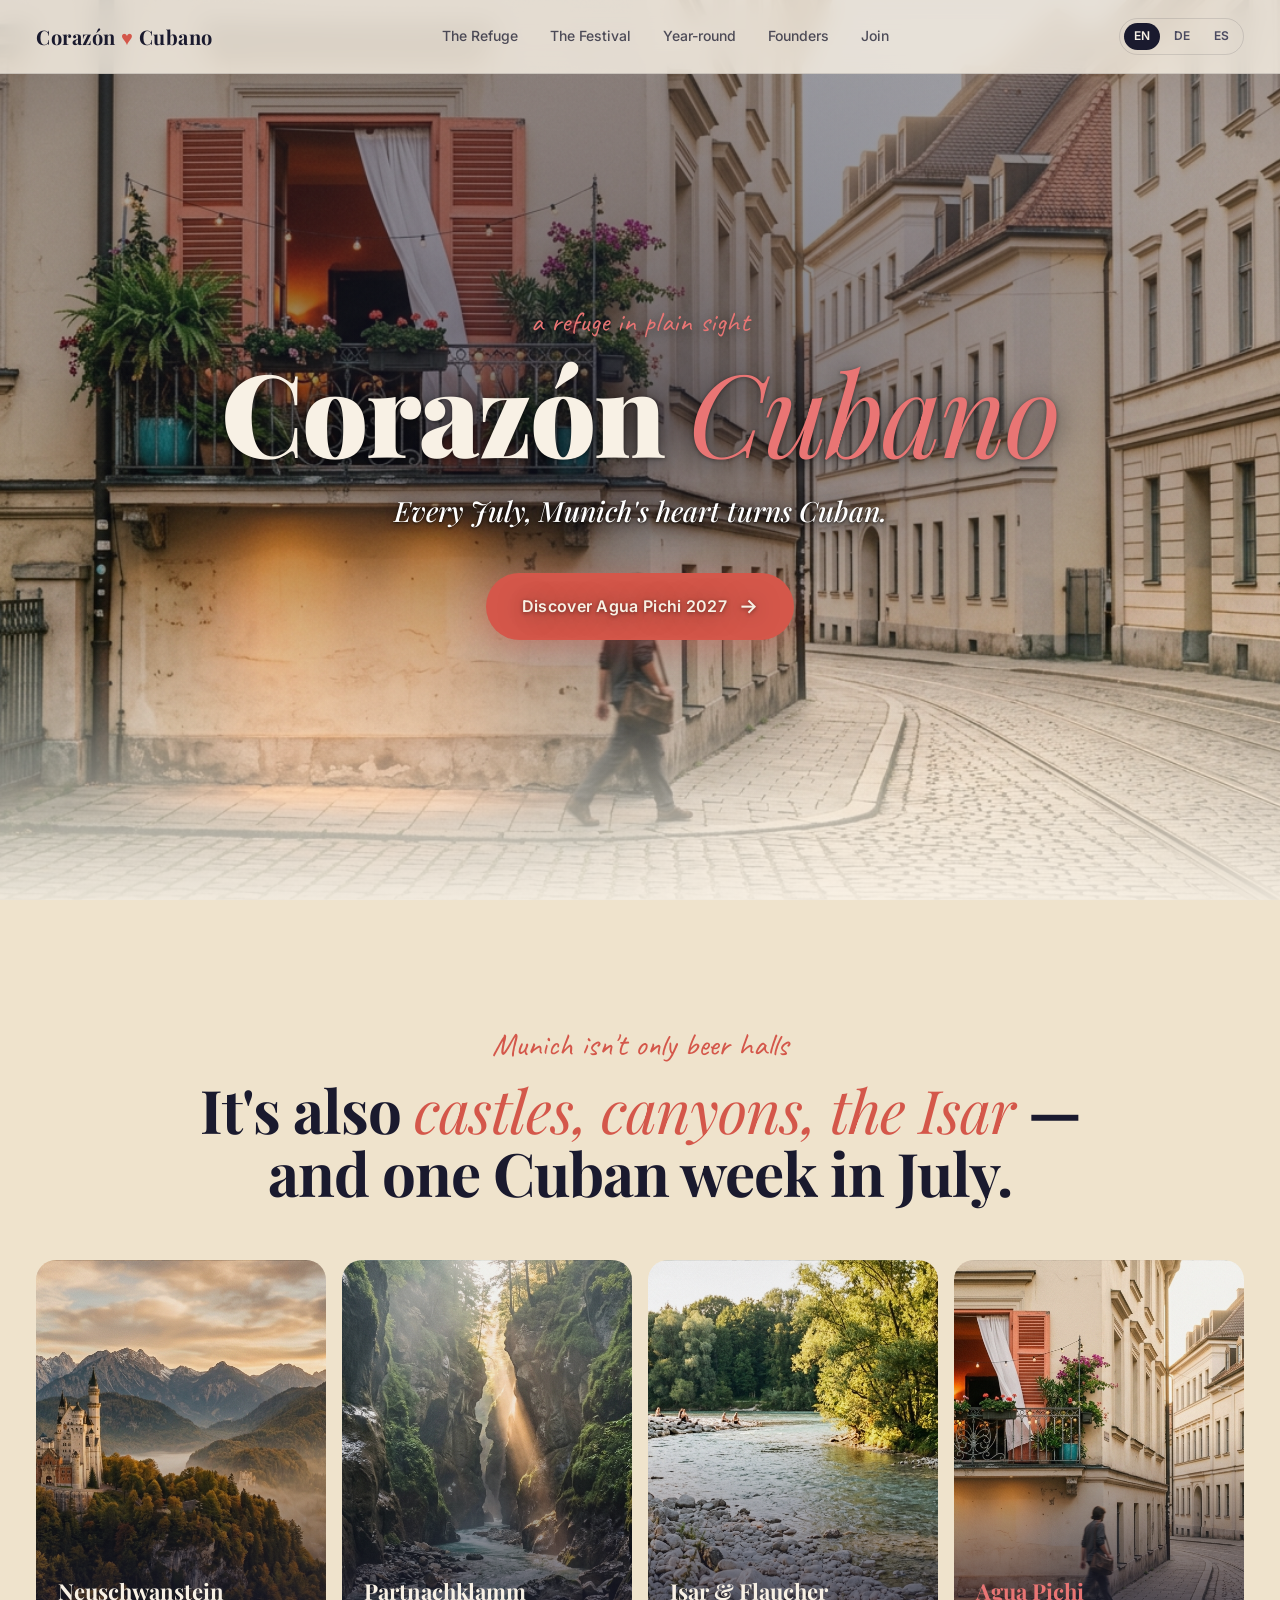
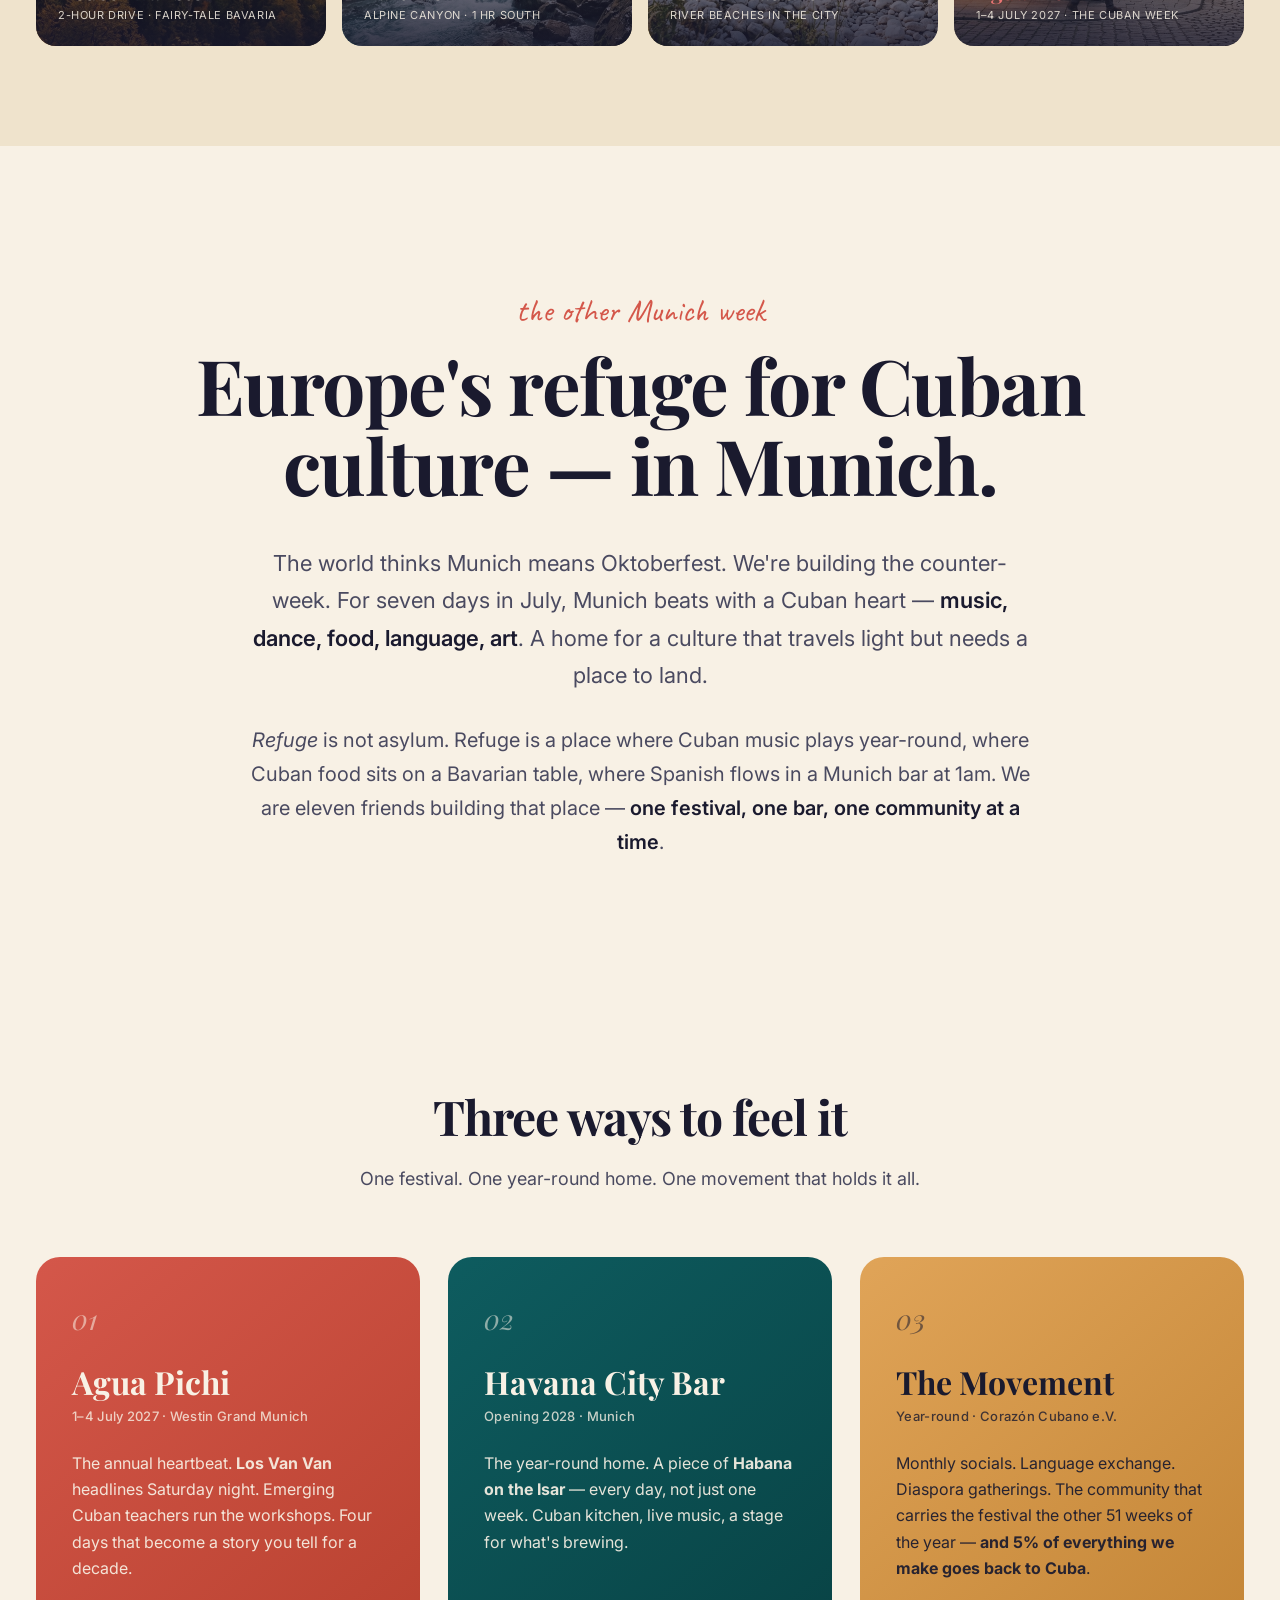
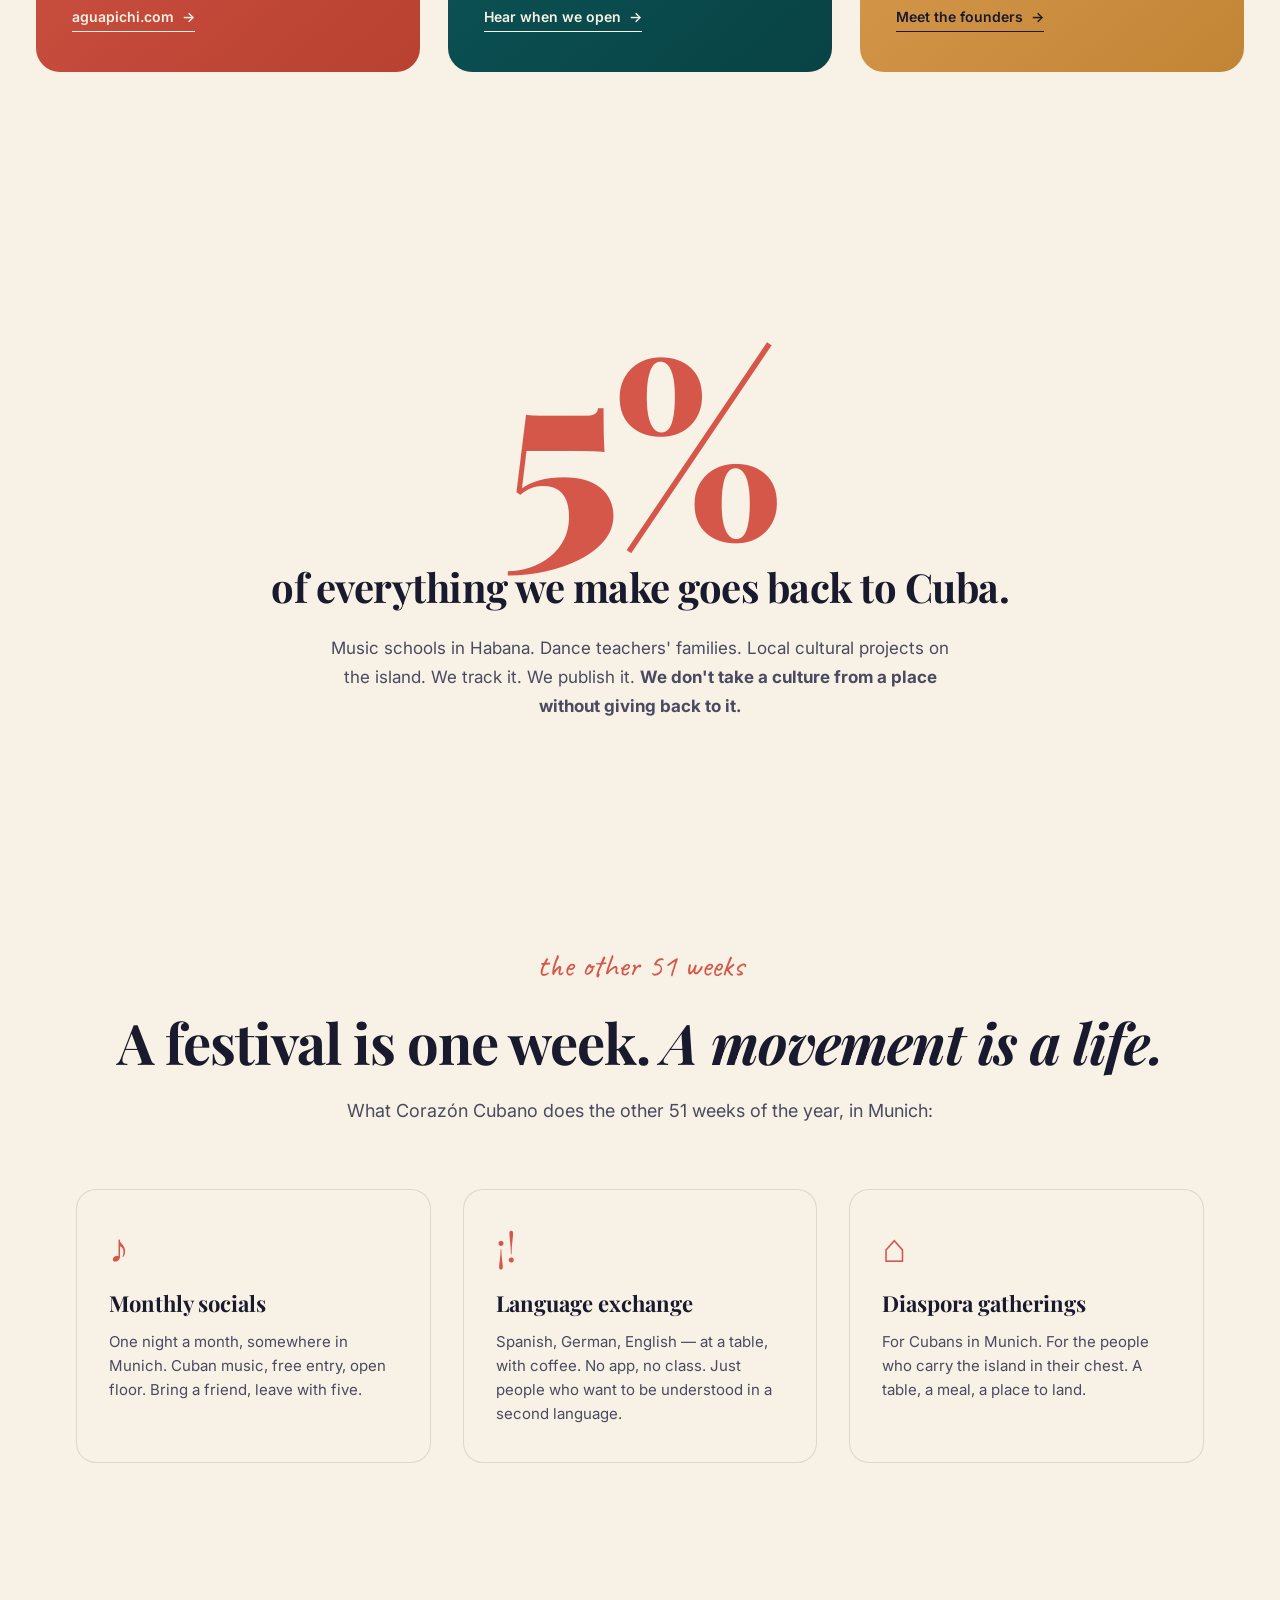
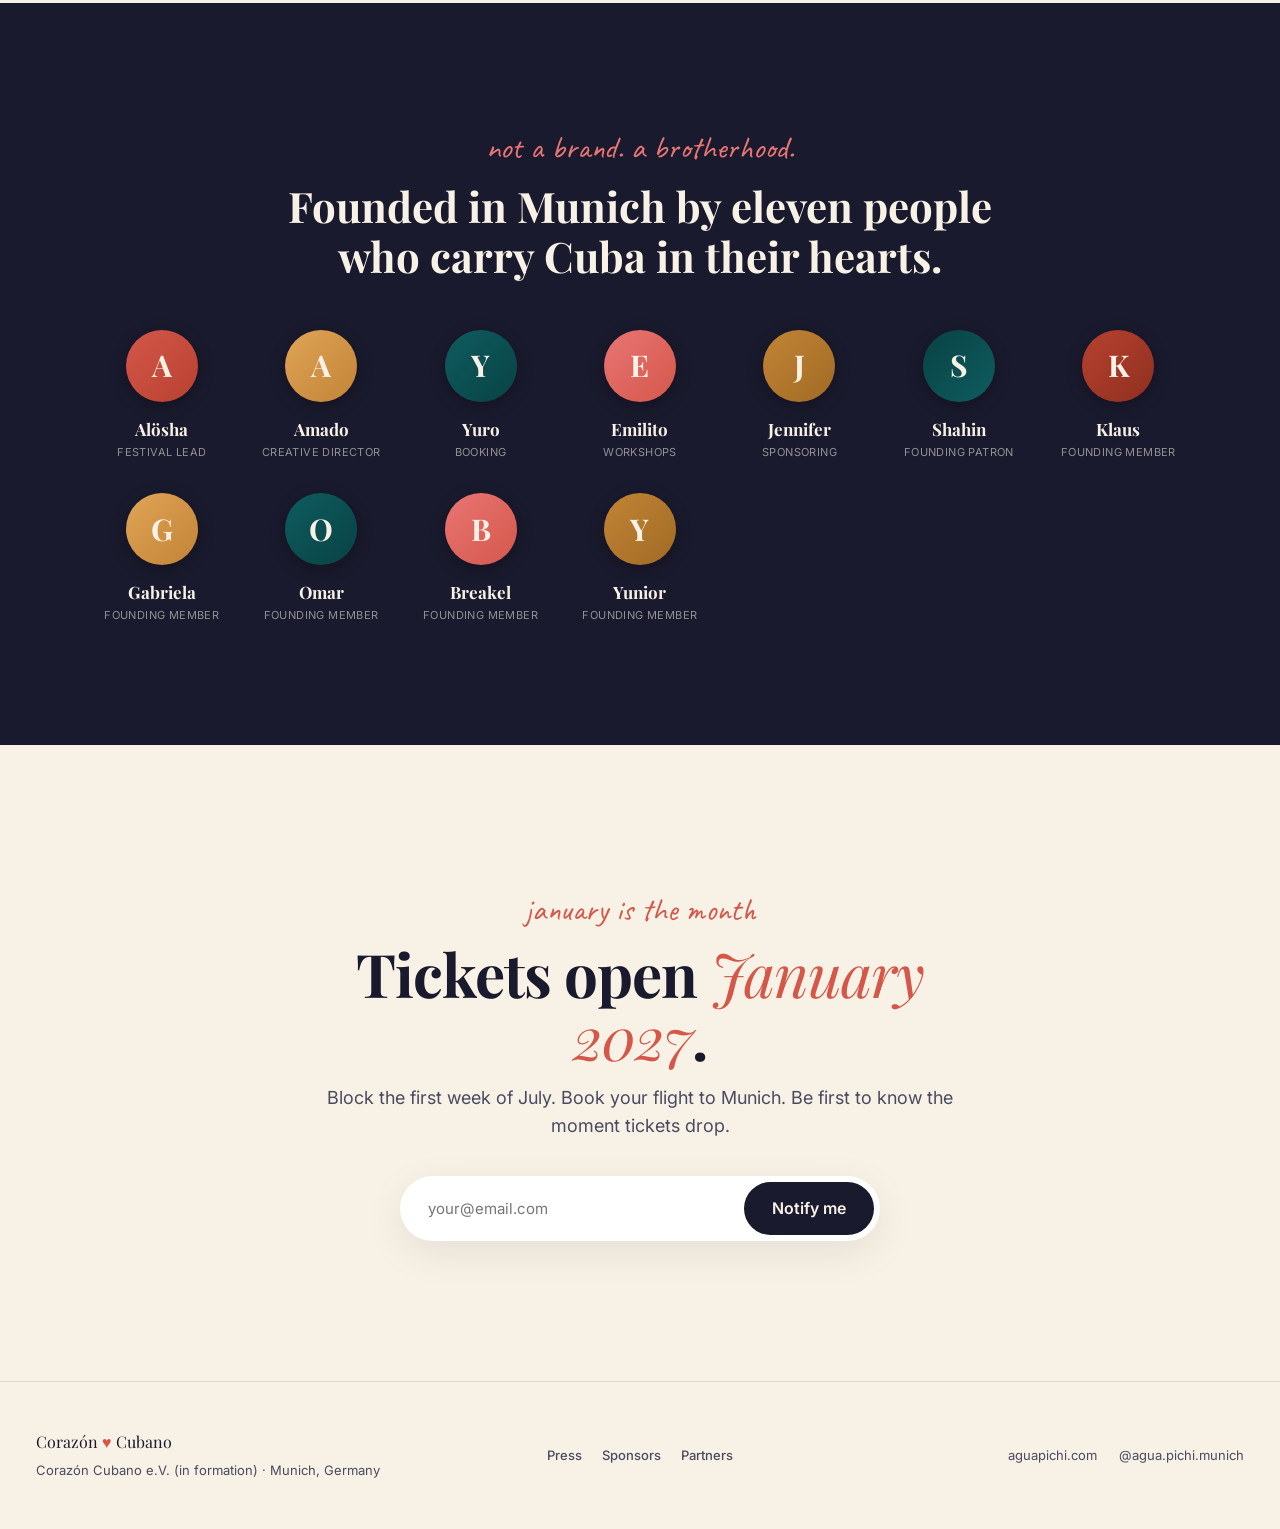
==== commit c187cf19: "fix(founders): Shahin role 'Investor' → 'Founding Patron' An e.V. legally cannot have investors — no" ====
--- a/index.html
+++ b/index.html
@@ -301,7 +301,7 @@
       <div class="founder">
         <div class="avatar" style="background:linear-gradient(135deg,#084244,#0E5C5F)">S</div>
         <div class="fname">Shahin</div>
-        <div class="role" data-en="Investor" data-de="Investor" data-es="Inversor">Investor</div>
+        <div class="role" data-en="Founding Patron" data-de="Gründungsförderer" data-es="Patrocinador Fundador">Founding Patron</div>
       </div>
       <div class="founder">
         <div class="avatar" style="background:linear-gradient(135deg,#B8412F,#8E2F1F)">K</div>
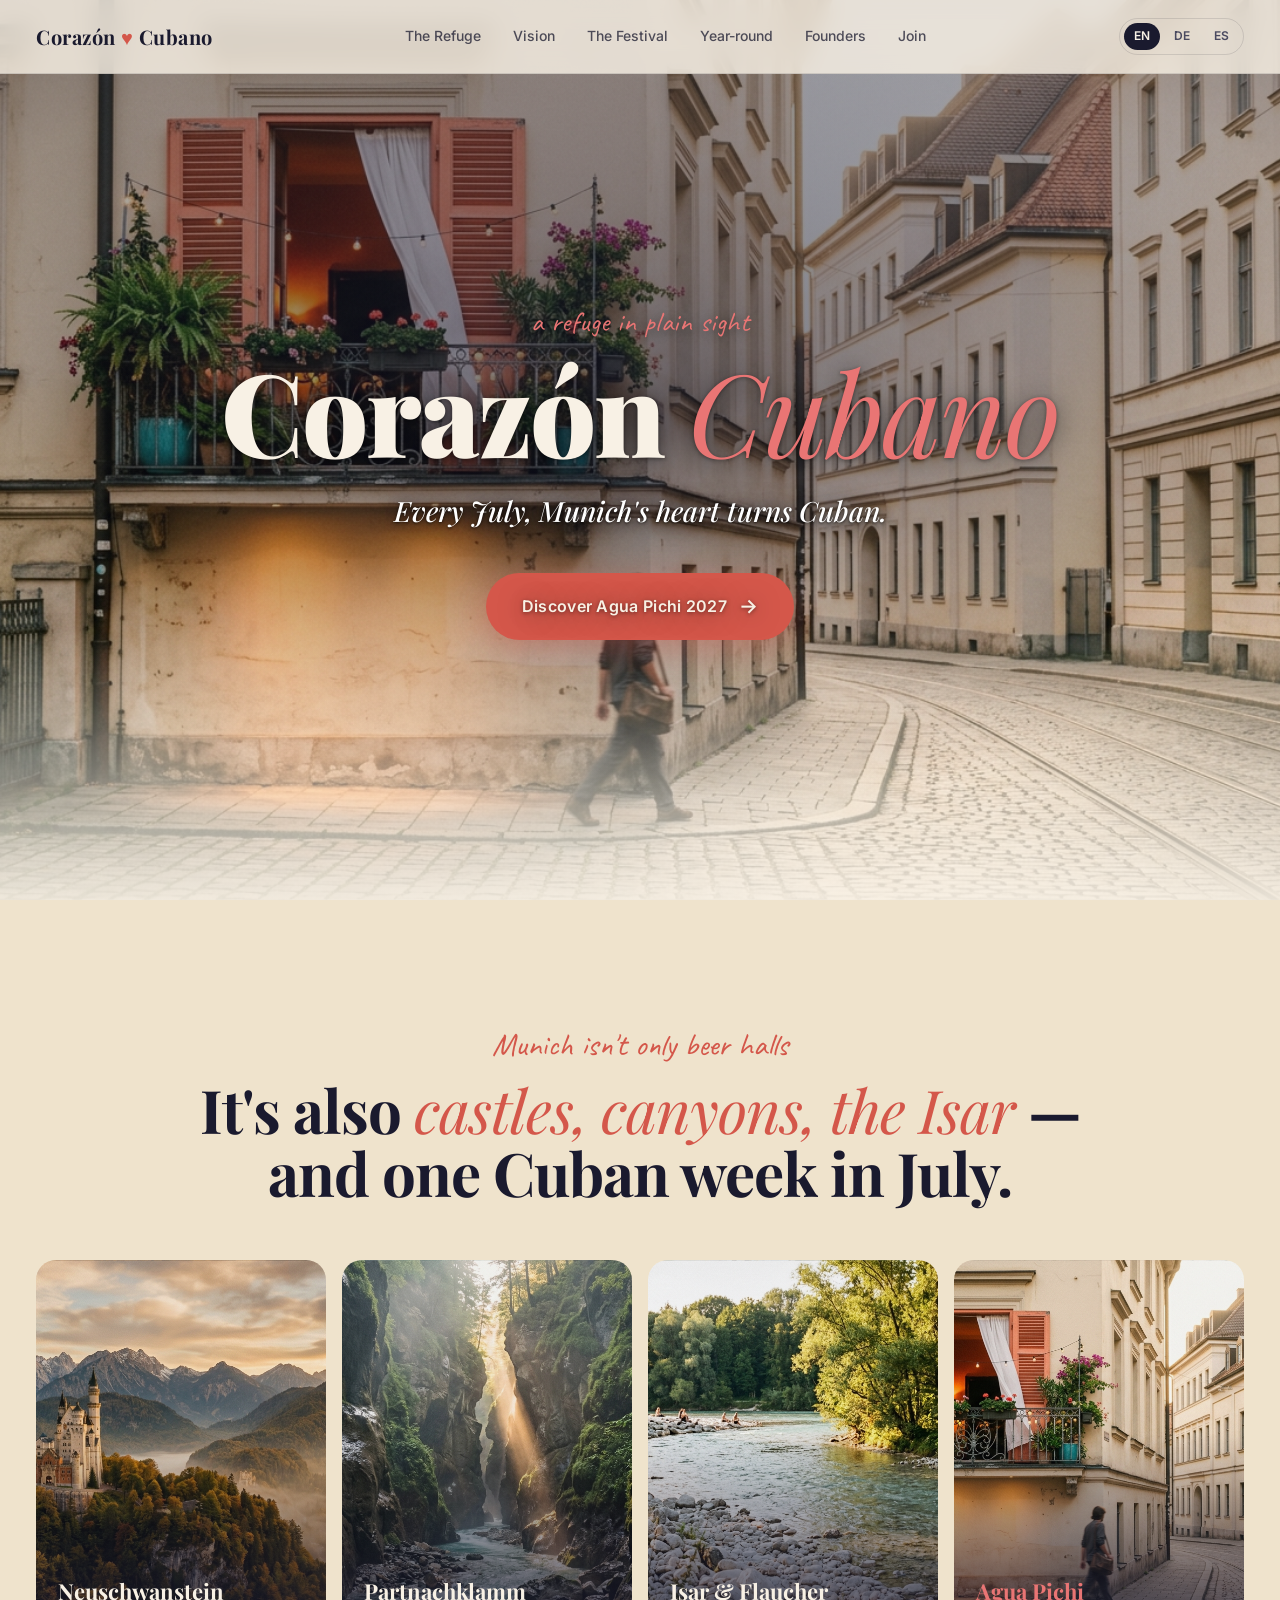
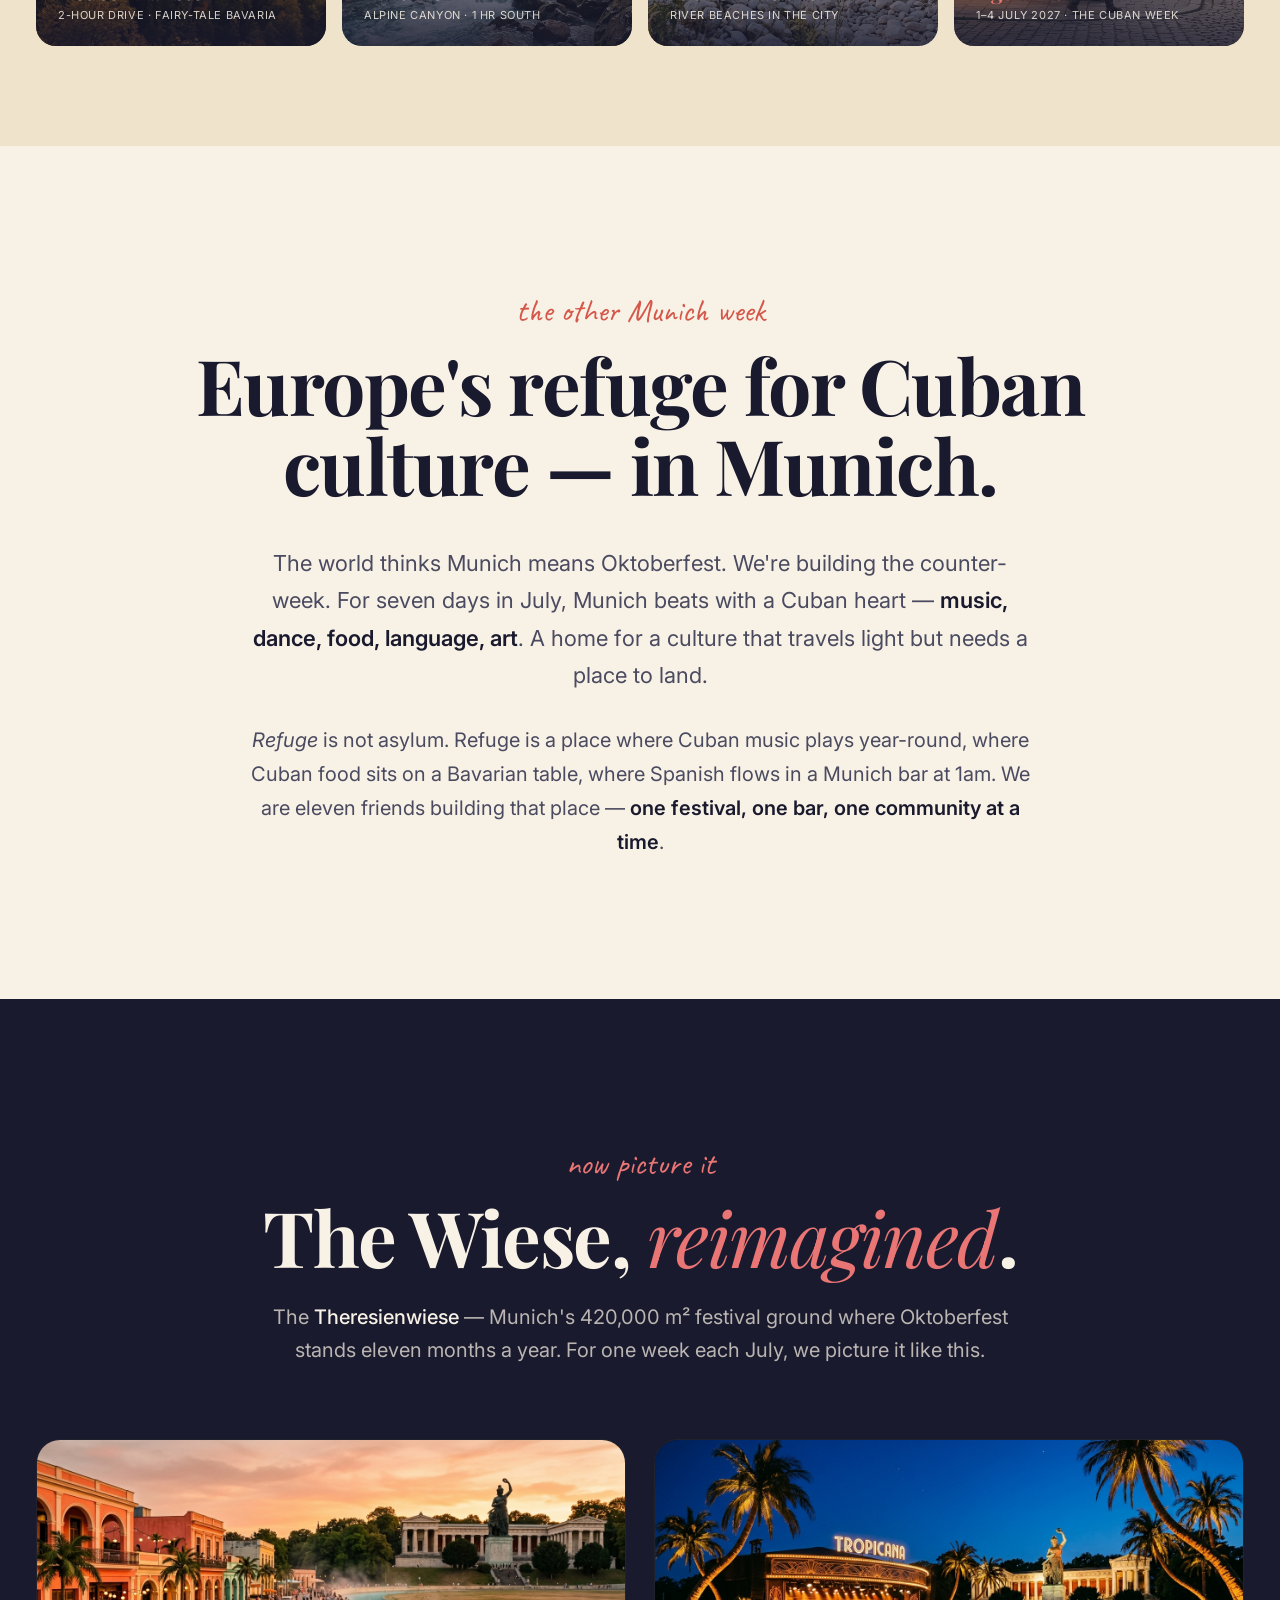
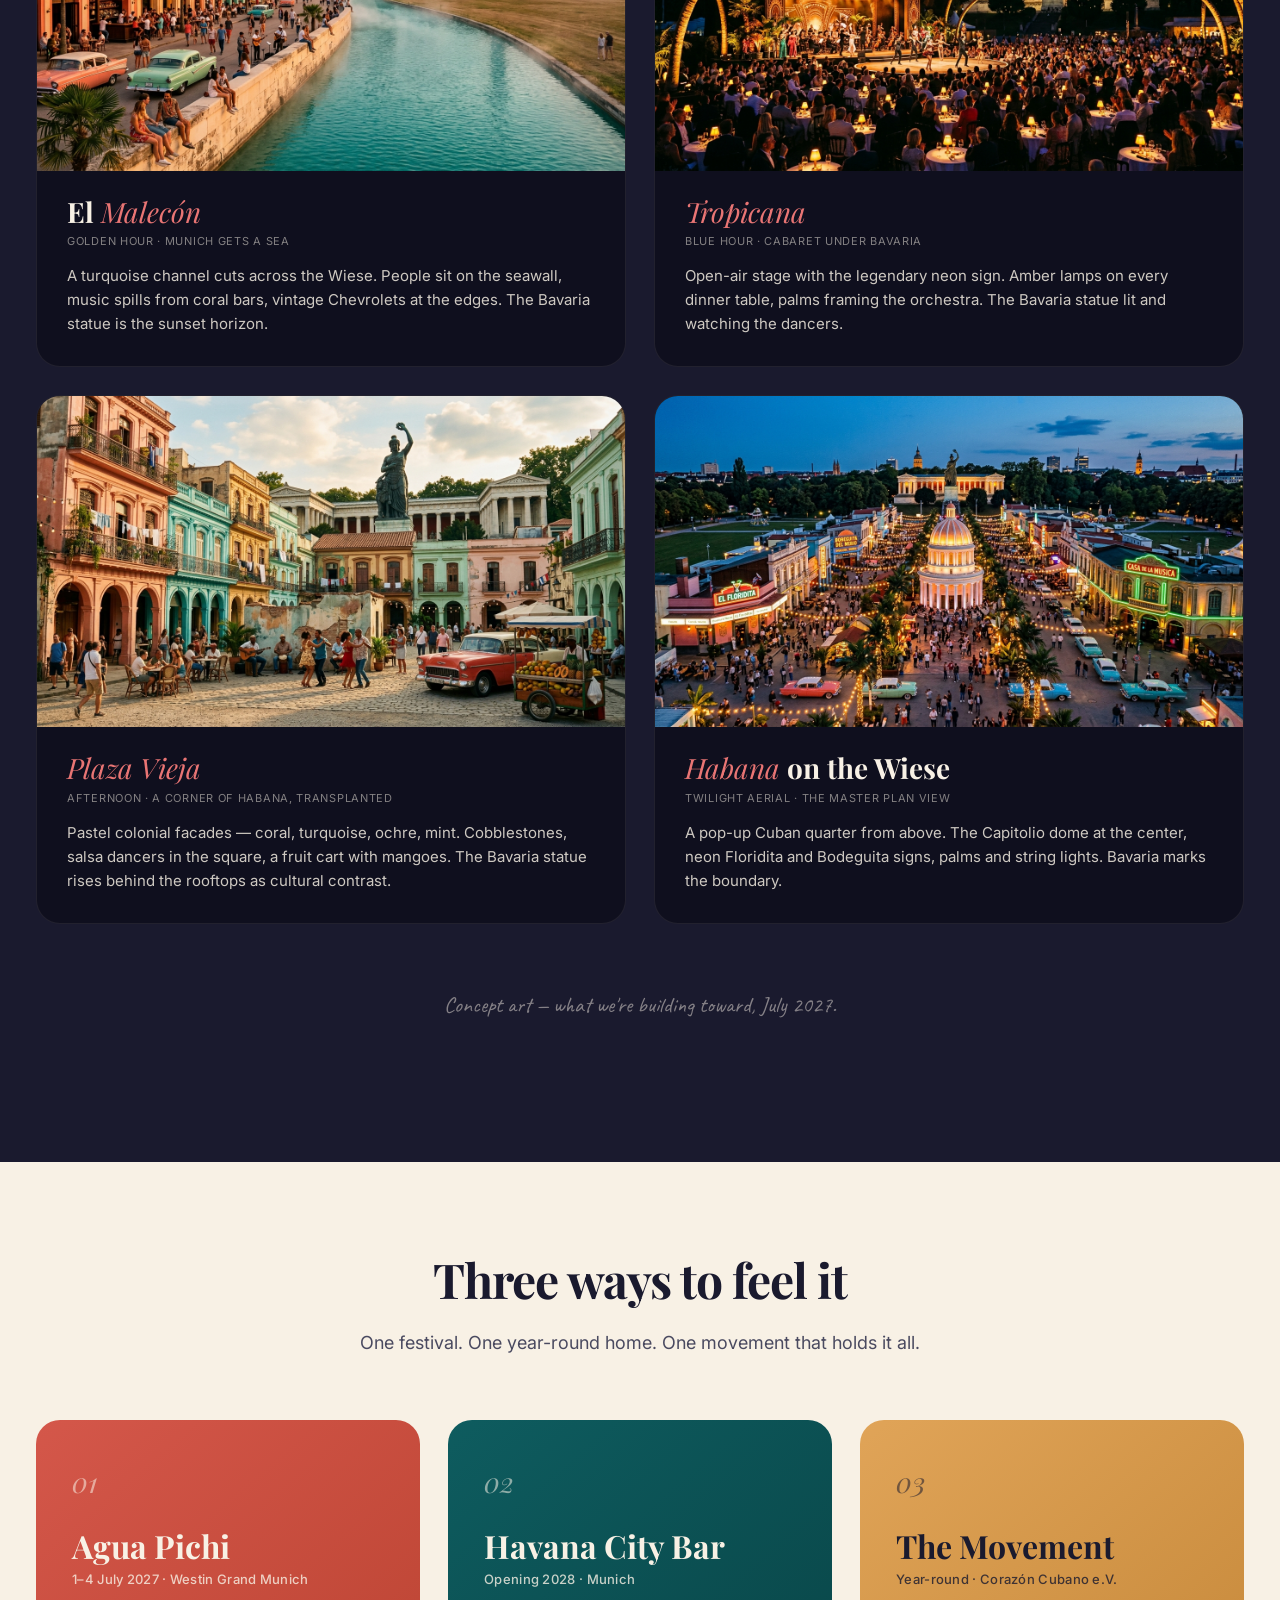
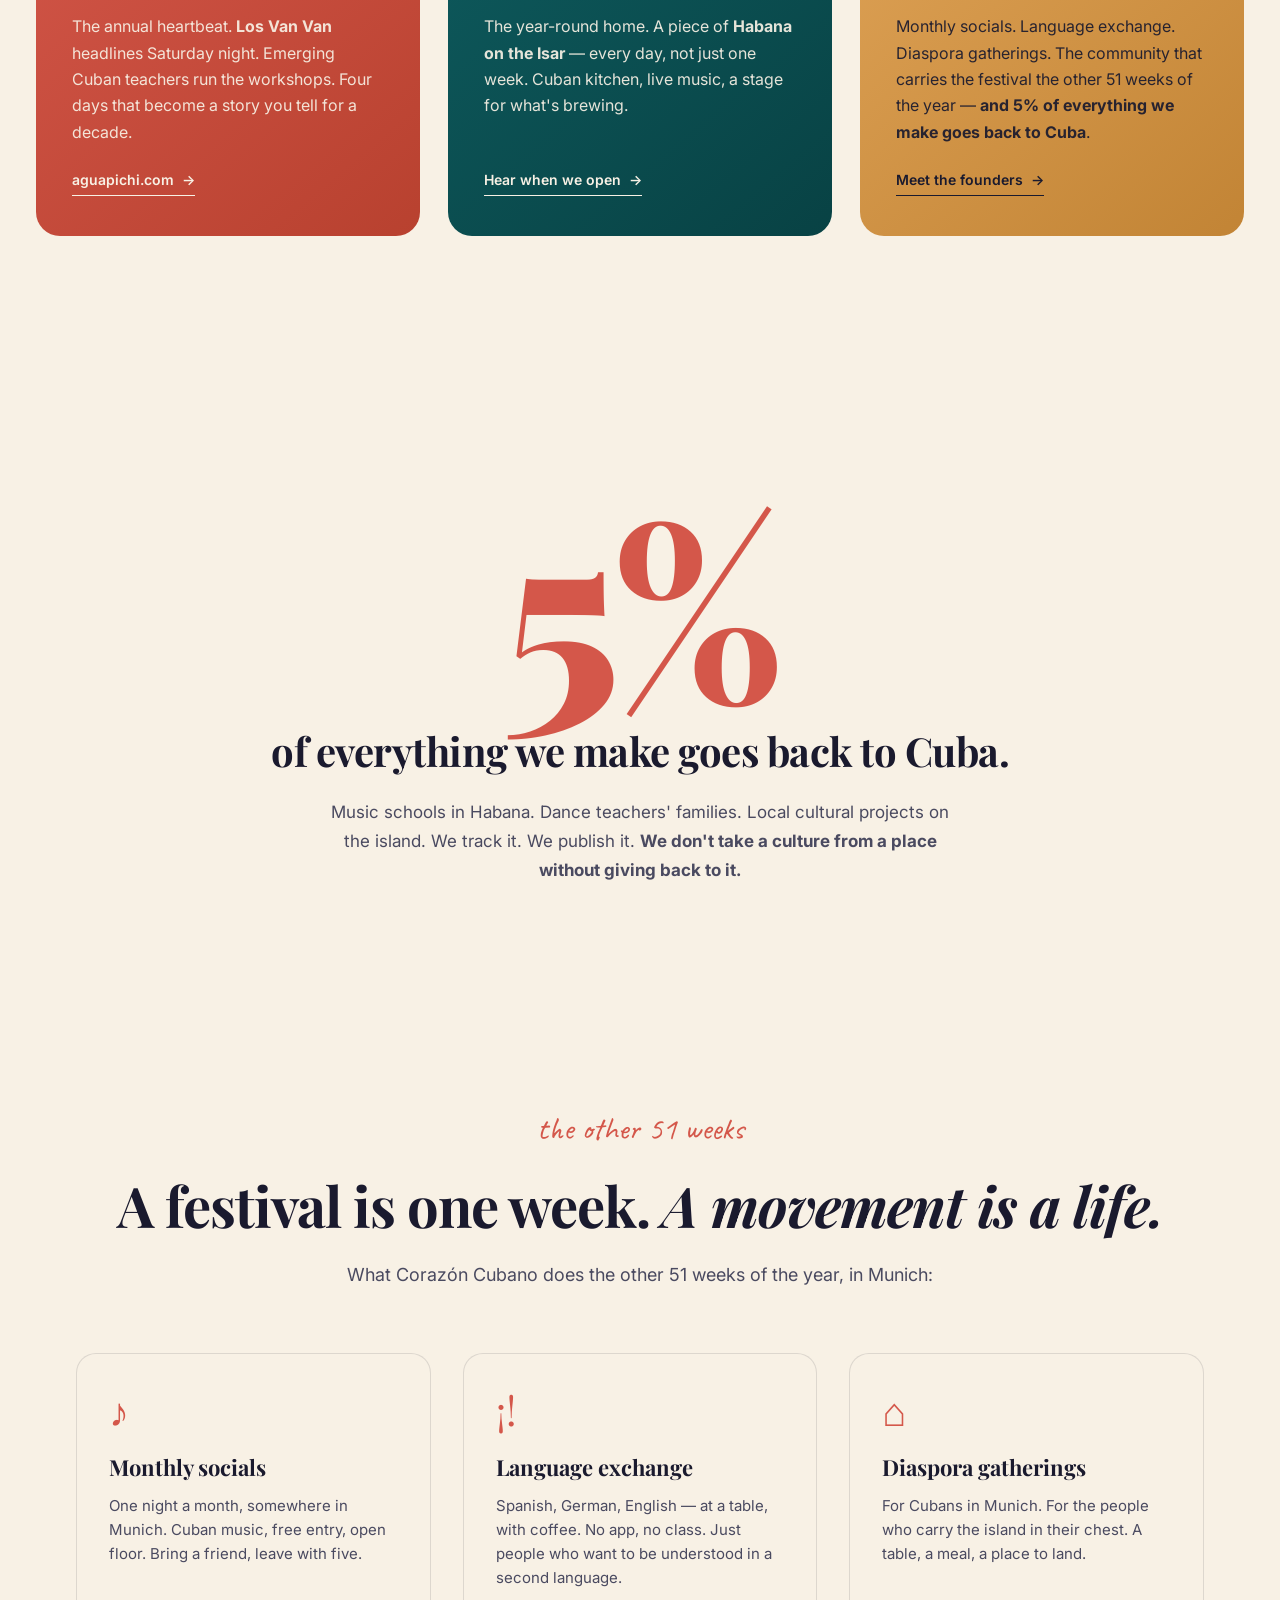
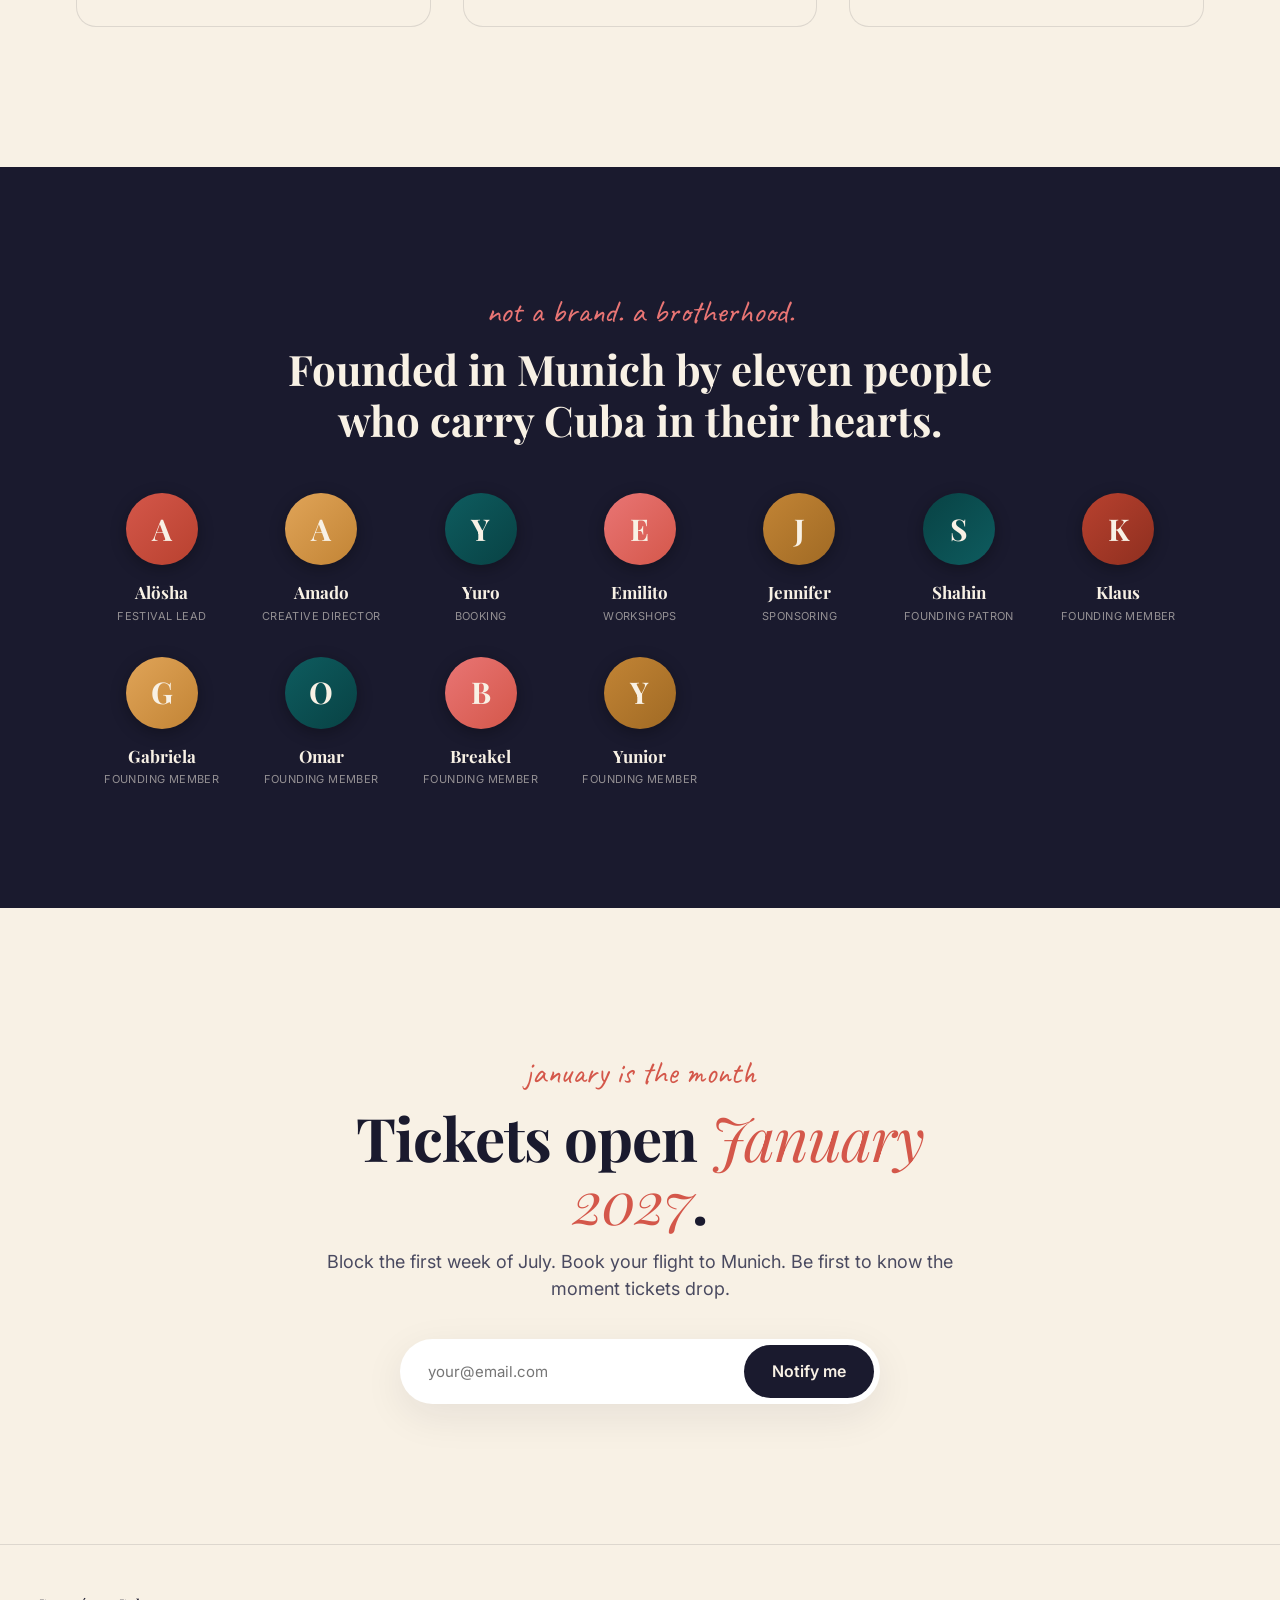
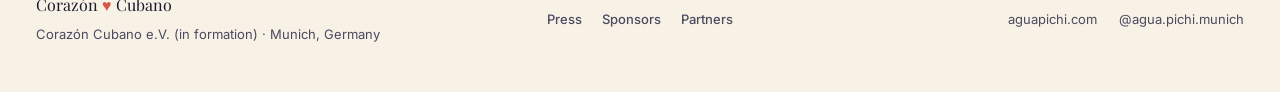
==== commit 31183bdf: "feat(vision): add 'The Wiese, reimagined' section with 4 Little Havana concepts Inserted between Mis" ====
--- a/index.html
+++ b/index.html
@@ -15,6 +15,7 @@
     <div class="logo">Corazón <span class="heart">♥</span> Cubano</div>
     <nav class="main">
       <a href="#mission" data-en="The Refuge" data-de="Der Zufluchtsort" data-es="El Refugio">The Refuge</a>
+      <a href="#vision" data-en="Vision" data-de="Vision" data-es="Visión">Vision</a>
       <a href="#pillars" data-en="The Festival" data-de="Das Festival" data-es="El Festival">The Festival</a>
       <a href="#movement" data-en="Year-round" data-de="Ganzjährig" data-es="Todo el año">Year-round</a>
       <a href="#founders" data-en="Founders" data-de="Gründer" data-es="Fundadores">Founders</a>
@@ -130,6 +131,102 @@
     </p>
   </section>
 
+  <!-- VISION -->
+  <section class="vision" id="vision">
+    <div class="section-eyebrow"
+         data-en="now picture it"
+         data-de="jetzt stell es dir vor"
+         data-es="ahora imagínalo">now picture it</div>
+    <h2 data-en="The Wiese, <span class='accent'>reimagined</span>."
+        data-de="Die Wiese, <span class='accent'>neu gedacht</span>."
+        data-es="La Wiese, <span class='accent'>reimaginada</span>.">
+      The Wiese, <span class="accent">reimagined</span>.
+    </h2>
+    <p class="vision-intro"
+       data-en="The <strong>Theresienwiese</strong> &mdash; Munich's 420,000 m² festival ground where Oktoberfest stands eleven months a year. For one week each July, we picture it like this."
+       data-de="Die <strong>Theresienwiese</strong> &mdash; Münchens 420.000 m² Festwiese, auf der das Oktoberfest elf Monate im Jahr steht. Für eine Woche im Juli stellen wir sie uns so vor."
+       data-es="La <strong>Theresienwiese</strong> &mdash; los 420.000 m² del recinto festivo de Múnich donde el Oktoberfest reina once meses al año. Para una semana cada julio, la imaginamos así.">
+      The <strong>Theresienwiese</strong> &mdash; Munich's 420,000 m² festival ground where Oktoberfest stands eleven months a year. For one week each July, we picture it like this.
+    </p>
+
+    <div class="vision-grid">
+      <article class="vision-card">
+        <img src="./vision-01-malecon.png" alt="El Malecón at golden hour on Theresienwiese" loading="lazy" />
+        <div class="meta">
+          <div class="vname">El <span class="es">Malecón</span></div>
+          <div class="vtag"
+               data-en="golden hour · Munich gets a sea"
+               data-de="goldene Stunde · München bekommt ein Meer"
+               data-es="hora dorada · Múnich tiene mar">golden hour · Munich gets a sea</div>
+          <div class="vdesc"
+               data-en="A turquoise channel cuts across the Wiese. People sit on the seawall, music spills from coral bars, vintage Chevrolets at the edges. The Bavaria statue is the sunset horizon."
+               data-de="Ein türkiser Kanal durchschneidet die Wiese. Menschen sitzen auf der Mauer, Musik strömt aus korallenroten Bars, alte Chevrolets am Rand. Die Bavaria-Statue ist der Sonnenuntergangshorizont."
+               data-es="Un canal turquesa atraviesa la Wiese. La gente se sienta en el muro, la música sale de los bares color coral, Chevrolets vintage en los bordes. La Bavaria es el horizonte al atardecer.">
+            A turquoise channel cuts across the Wiese. People sit on the seawall, music spills from coral bars, vintage Chevrolets at the edges. The Bavaria statue is the sunset horizon.
+          </div>
+        </div>
+      </article>
+
+      <article class="vision-card">
+        <img src="./vision-02-tropicana.png" alt="Tropicana open-air cabaret at blue hour, Bavaria statue behind" loading="lazy" />
+        <div class="meta">
+          <div class="vname"><span class="es">Tropicana</span></div>
+          <div class="vtag"
+               data-en="blue hour · cabaret under Bavaria"
+               data-de="blaue Stunde · Kabarett unter Bavaria"
+               data-es="hora azul · cabaret bajo Bavaria">blue hour · cabaret under Bavaria</div>
+          <div class="vdesc"
+               data-en="Open-air stage with the legendary neon sign. Amber lamps on every dinner table, palms framing the orchestra. The Bavaria statue lit and watching the dancers."
+               data-de="Open-Air-Bühne mit dem legendären Neonschild. Bernsteinfarbene Lampen auf jedem Esstisch, Palmen rahmen das Orchester. Die Bavaria, beleuchtet, beobachtet die Tänzer."
+               data-es="Escenario al aire libre con el legendario letrero de neón. Lámparas ámbar en cada mesa, palmeras enmarcando la orquesta. La Bavaria iluminada, observando a los bailarines.">
+            Open-air stage with the legendary neon sign. Amber lamps on every dinner table, palms framing the orchestra. The Bavaria statue lit and watching the dancers.
+          </div>
+        </div>
+      </article>
+
+      <article class="vision-card">
+        <img src="./vision-03-plaza-vieja.png" alt="Cuban colonial plaza on Theresienwiese, afternoon" loading="lazy" />
+        <div class="meta">
+          <div class="vname"><span class="es">Plaza Vieja</span></div>
+          <div class="vtag"
+               data-en="afternoon · a corner of Habana, transplanted"
+               data-de="Nachmittag · ein Stück Habana, verpflanzt"
+               data-es="tarde · un pedazo de La Habana, trasplantado">afternoon · a corner of Habana, transplanted</div>
+          <div class="vdesc"
+               data-en="Pastel colonial facades — coral, turquoise, ochre, mint. Cobblestones, salsa dancers in the square, a fruit cart with mangoes. The Bavaria statue rises behind the rooftops as cultural contrast."
+               data-de="Pastellfarbene Kolonialfassaden — Koralle, Türkis, Ocker, Mint. Kopfsteinpflaster, Salsatänzer auf dem Platz, ein Obstwagen mit Mangos. Die Bavaria-Statue erhebt sich hinter den Dächern als kultureller Kontrast."
+               data-es="Fachadas coloniales pastel — coral, turquesa, ocre, menta. Adoquines, bailarines de salsa en la plaza, un carrito de frutas con mangos. La Bavaria se alza tras los tejados como contraste cultural.">
+            Pastel colonial facades — coral, turquoise, ochre, mint. Cobblestones, salsa dancers in the square, a fruit cart with mangoes. The Bavaria statue rises behind the rooftops as cultural contrast.
+          </div>
+        </div>
+      </article>
+
+      <article class="vision-card">
+        <img src="./vision-04-capitolio.png" alt="Aerial view of Habana on the Wiese at twilight" loading="lazy" />
+        <div class="meta">
+          <div class="vname"><span class="es">Habana</span> on the Wiese</div>
+          <div class="vtag"
+               data-en="twilight aerial · the master plan view"
+               data-de="Dämmerung von oben · der Masterplan"
+               data-es="crepúsculo aéreo · vista maestra">twilight aerial · the master plan view</div>
+          <div class="vdesc"
+               data-en="A pop-up Cuban quarter from above. The Capitolio dome at the center, neon Floridita and Bodeguita signs, palms and string lights. Bavaria marks the boundary."
+               data-de="Ein temporäres kubanisches Viertel von oben. Die Capitolio-Kuppel in der Mitte, Neonlogos von Floridita und Bodeguita, Palmen und Lichterketten. Die Bavaria markiert die Grenze."
+               data-es="Un barrio cubano pop-up desde arriba. La cúpula del Capitolio en el centro, los neones del Floridita y la Bodeguita, palmeras y guirnaldas. La Bavaria marca la frontera.">
+            A pop-up Cuban quarter from above. The Capitolio dome at the center, neon Floridita and Bodeguita signs, palms and string lights. Bavaria marks the boundary.
+          </div>
+        </div>
+      </article>
+    </div>
+
+    <p class="vision-disclaimer"
+       data-en="Concept art &mdash; what we're building toward, July 2027."
+       data-de="Konzeptkunst &mdash; worauf wir hinarbeiten, Juli 2027."
+       data-es="Arte conceptual &mdash; hacia donde construimos, julio 2027.">
+      Concept art &mdash; what we're building toward, July 2027.
+    </p>
+  </section>
+
   <!-- PILLARS -->
   <section class="pillars" id="pillars">
     <h3 data-en="Three ways to feel it" data-de="Drei Wege, es zu spüren" data-es="Tres formas de sentirlo">Three ways to feel it</h3>
--- a/styles.css
+++ b/styles.css
@@ -654,11 +654,93 @@
 footer .right { text-align: right; }
 @media (max-width: 720px) { footer .right { text-align: center; } }
 
+/* ---------- Vision (Little Havana on Theresienwiese) ---------- */
+.vision {
+  background: var(--ink);
+  color: var(--cream);
+  padding: 140px 36px;
+  text-align: center;
+}
+.vision .section-eyebrow { color: var(--coral-soft); }
+.vision h2 {
+  font-family: 'Playfair Display', serif;
+  font-size: clamp(40px, 6vw, 80px);
+  font-weight: 700;
+  letter-spacing: -1.5px;
+  line-height: 1.05;
+  margin-bottom: 24px;
+  max-width: 960px;
+  margin-left: auto; margin-right: auto;
+}
+.vision h2 .accent { color: var(--coral-soft); font-style: italic; font-weight: 400; }
+.vision-intro {
+  font-size: clamp(17px, 1.8vw, 20px);
+  color: rgba(248,241,229,0.72);
+  max-width: 760px;
+  margin: 0 auto 72px;
+  line-height: 1.65;
+}
+.vision-intro strong { color: var(--cream); font-weight: 500; }
+.vision-grid {
+  display: grid;
+  grid-template-columns: repeat(2, 1fr);
+  gap: 28px;
+  max-width: 1300px;
+  margin: 0 auto;
+}
+@media (max-width: 880px) { .vision-grid { grid-template-columns: 1fr; } }
+.vision-card {
+  position: relative;
+  border-radius: 24px;
+  overflow: hidden;
+  background: #0F0F1E;
+  border: 1px solid rgba(248,241,229,0.08);
+  transition: transform .3s, border-color .3s;
+}
+.vision-card:hover { transform: translateY(-4px); border-color: rgba(212,87,74,0.45); }
+.vision-card img {
+  width: 100%;
+  aspect-ratio: 16/9;
+  object-fit: cover;
+  display: block;
+}
+.vision-card .meta {
+  padding: 26px 30px 30px;
+  text-align: left;
+}
+.vision-card .vname {
+  font-family: 'Playfair Display', serif;
+  font-size: 28px;
+  font-weight: 700;
+  line-height: 1.1;
+  margin-bottom: 6px;
+  color: var(--cream);
+}
+.vision-card .vname .es { color: var(--coral-soft); font-style: italic; font-weight: 400; }
+.vision-card .vtag {
+  font-size: 11px;
+  letter-spacing: 0.7px;
+  text-transform: uppercase;
+  color: rgba(248,241,229,0.5);
+  margin-bottom: 14px;
+}
+.vision-card .vdesc {
+  font-size: 15px;
+  line-height: 1.6;
+  color: rgba(248,241,229,0.82);
+}
+.vision-disclaimer {
+  margin-top: 64px;
+  font-family: 'Caveat', cursive;
+  font-size: 22px;
+  color: rgba(248,241,229,0.48);
+}
+
 /* ---------- Mobile ---------- */
 @media (max-width: 720px) {
   header { padding: 14px 20px; }
   nav.main { display: none; }
-  .hero, .mission, .pillars, .capture, .founders, .other-munich, .give-back, .movement-deep, .section, .subpage-hero { padding-left: 20px; padding-right: 20px; }
+  .hero, .mission, .pillars, .capture, .founders, .other-munich, .give-back, .movement-deep, .vision, .section, .subpage-hero { padding-left: 20px; padding-right: 20px; }
   .pillar { padding: 32px 24px; }
   .subpage-hero { padding-top: 140px; padding-bottom: 80px; }
 }
